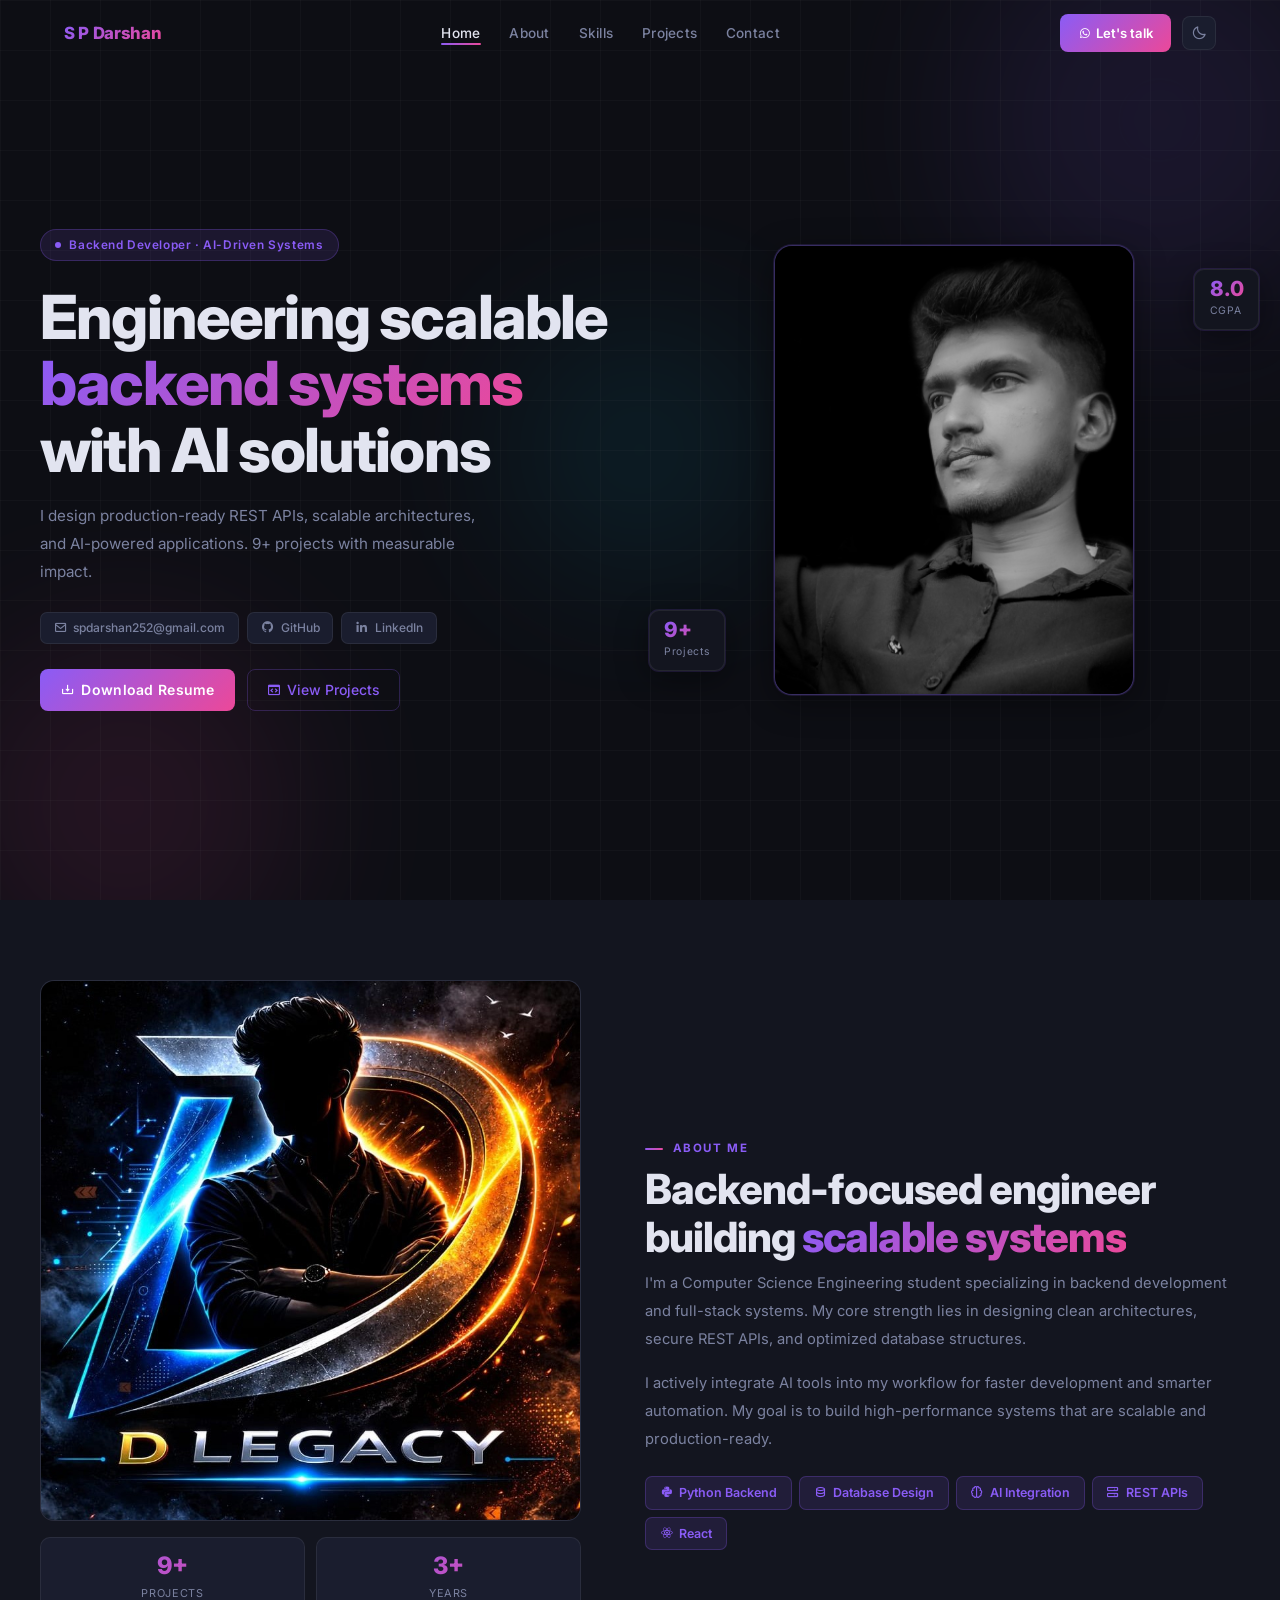
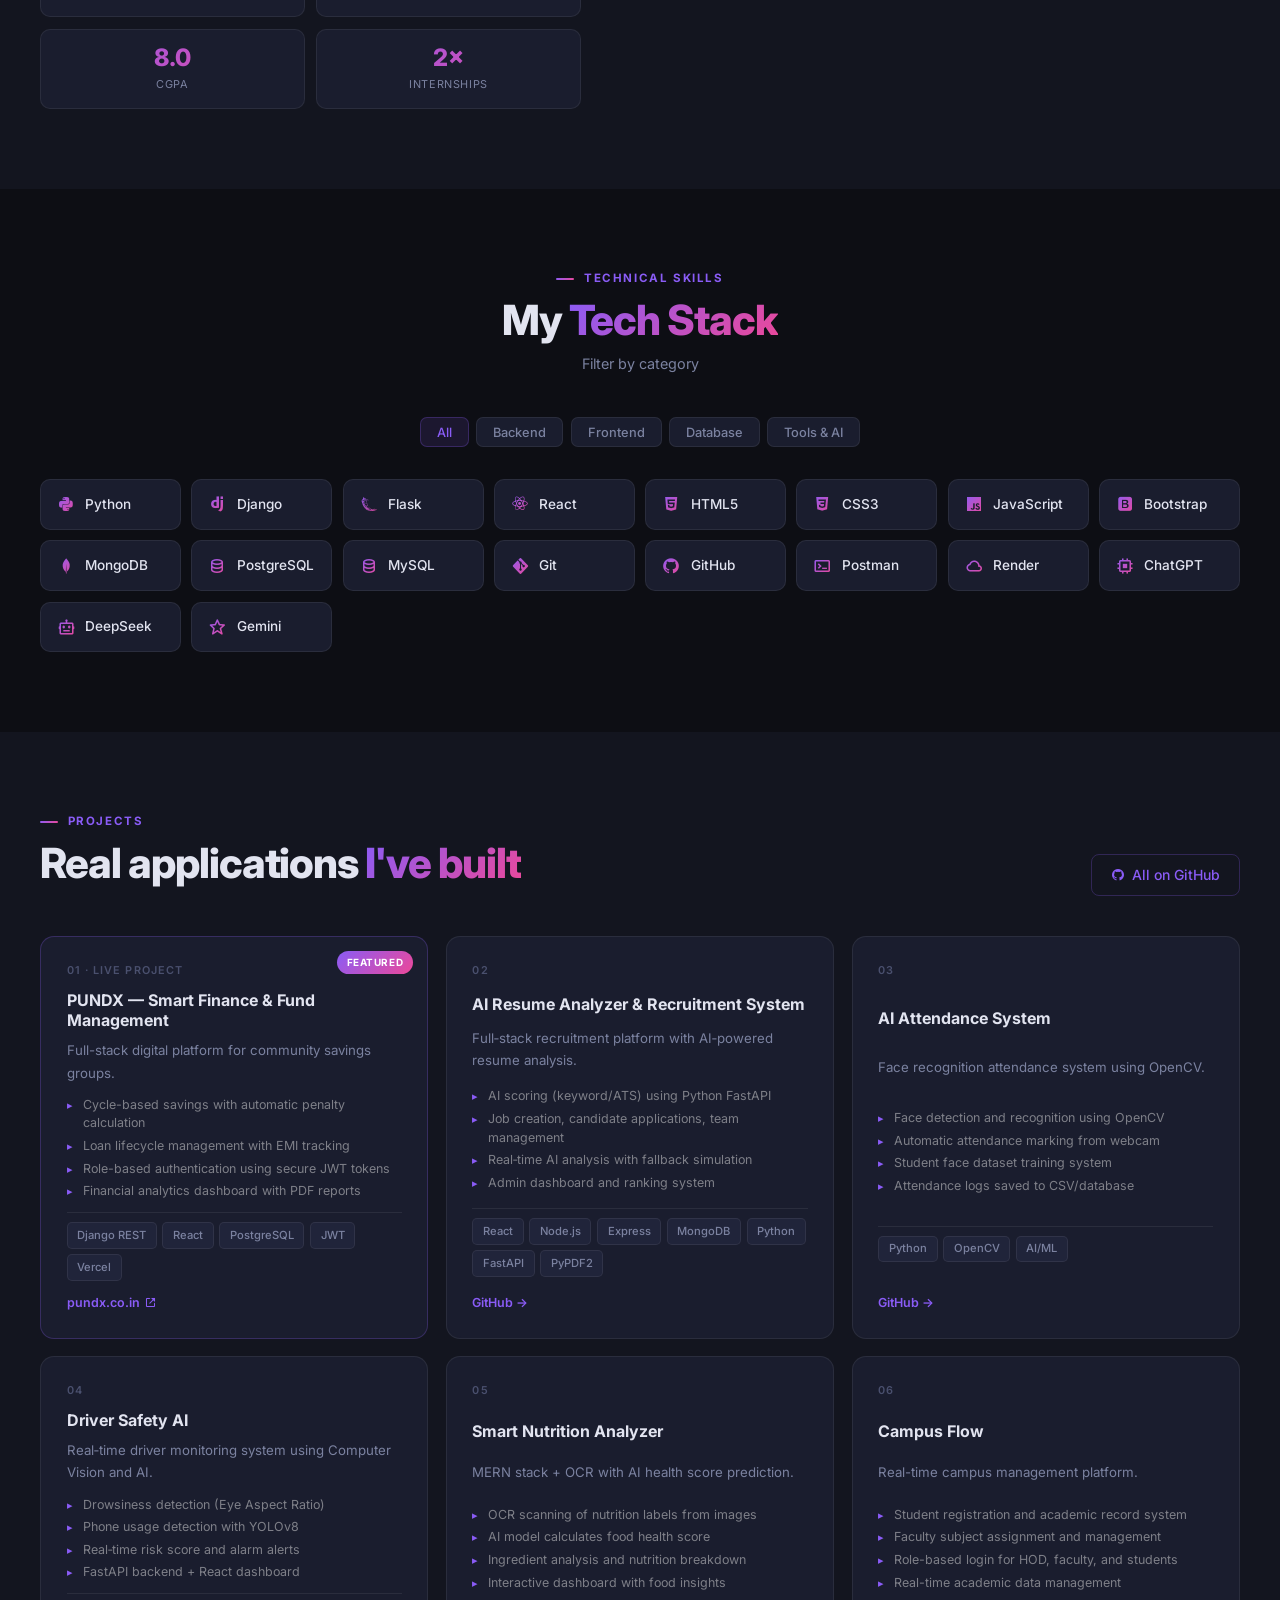
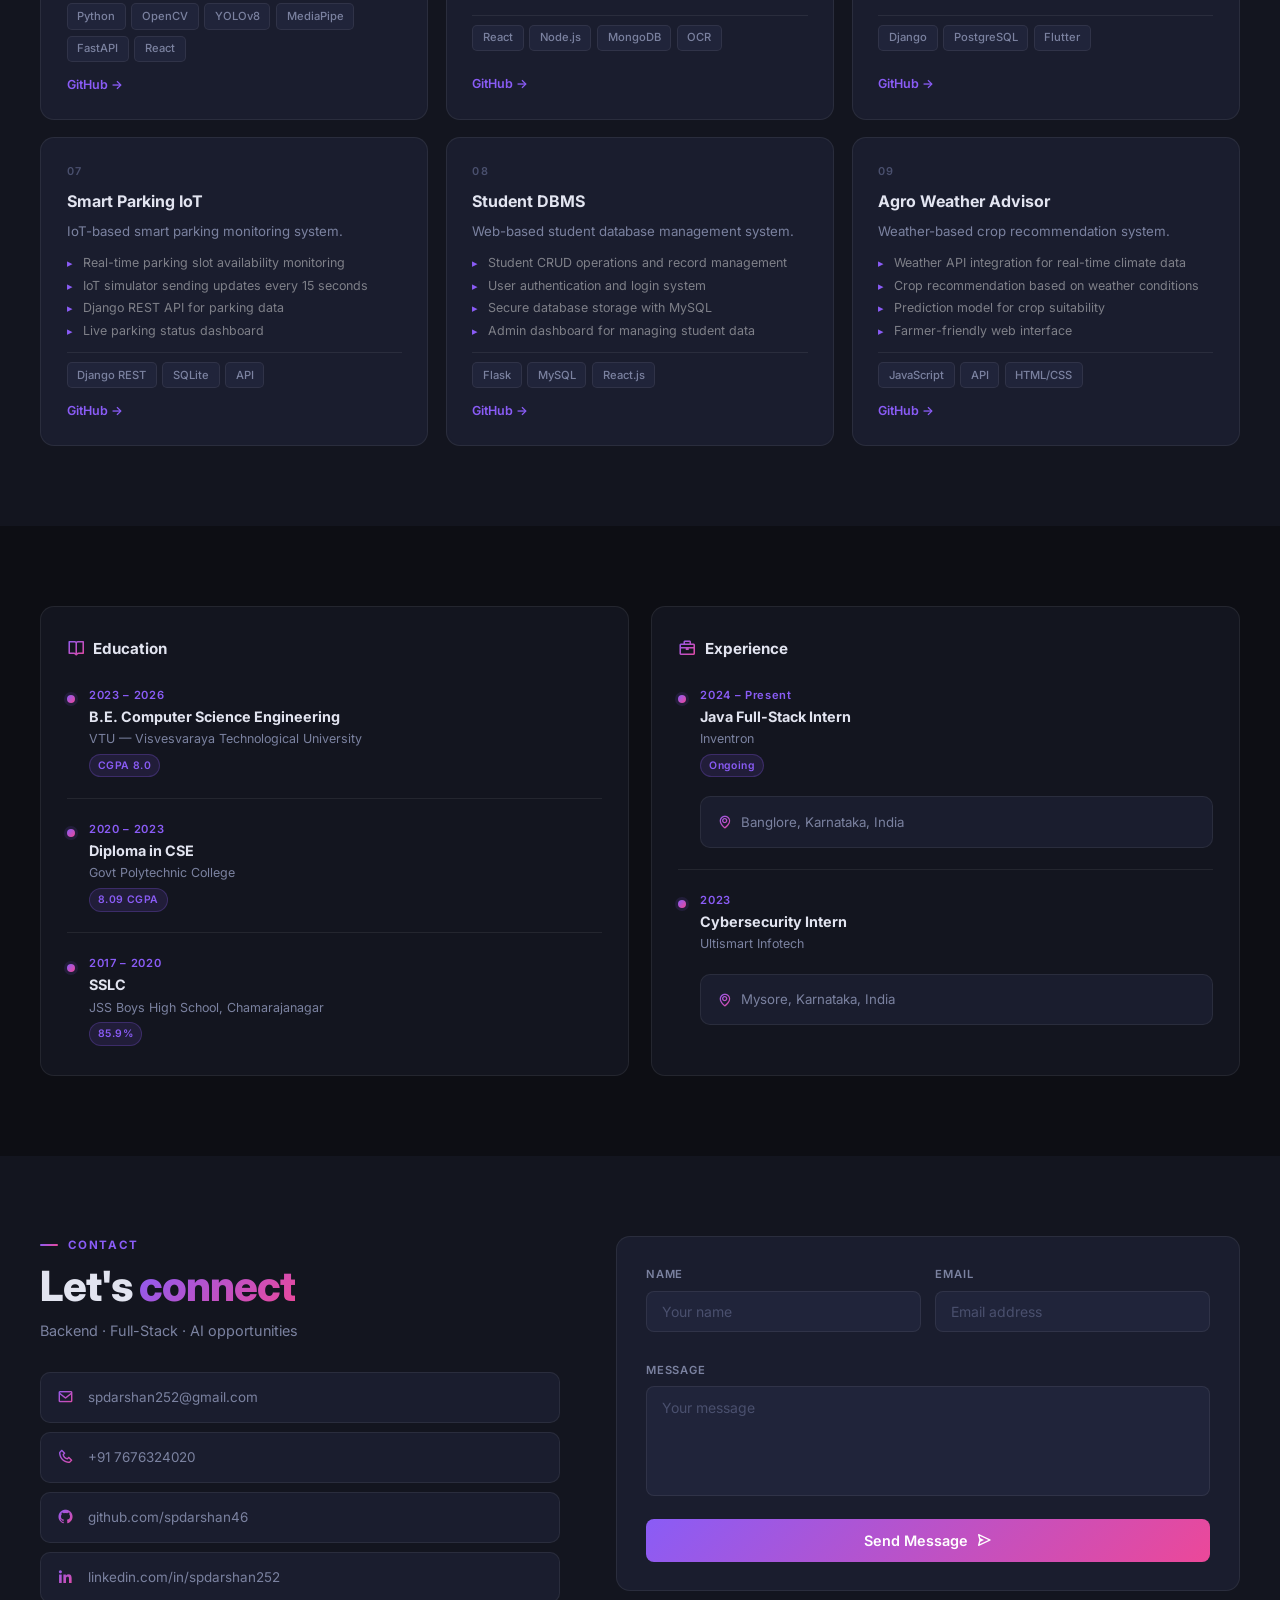
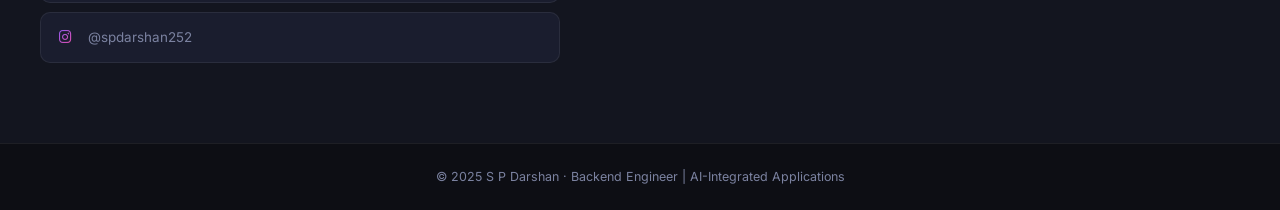
==== index.html @ c166b5f0 "updated" ====
<!DOCTYPE html>
<html lang="en" data-theme="dark">

<head>
  <meta charset="UTF-8">
  <meta name="viewport" content="width=device-width, initial-scale=1.0, maximum-scale=1.0">
  <title>S P Darshan · Backend & AI Engineer</title>
  <meta name="description"
    content="S P Darshan - Backend Engineer specializing in Django, React, and AI-integrated systems. Creator of PUNDX finance platform. Available for Backend, Full-Stack and AI opportunities.">
  <meta name="keywords"
    content="Backend Developer, Django Developer, React Developer, AI Engineer, Python Developer, S P Darshan, PUNDX, Full Stack Developer, Karnataka">
  <meta name="author" content="S P Darshan">
  <meta name="robots" content="index, follow">
  <meta property="og:title" content="S P Darshan · Backend & AI Engineer">
  <meta property="og:description"
    content="Backend Engineer specializing in Django, React, and AI-integrated systems. Creator of PUNDX finance platform.">
  <meta property="og:type" content="website">
  <meta property="og:url" content="https://spdarshan46.github.io/Portfolio/">
  <meta name="twitter:card" content="summary">
  <meta name="twitter:title" content="S P Darshan · Backend & AI Engineer">
  <meta name="twitter:description" content="Backend Engineer specializing in Django, React, and AI-integrated systems.">
  <link rel="canonical" href="https://spdarshan46.github.io/Portfolio/">
  <link href="https://fonts.googleapis.com/css2?family=Inter:wght@300;400;500;600;700;800&display=swap"
    rel="stylesheet">
  <link href="https://unpkg.com/boxicons@2.1.4/css/boxicons.min.css" rel="stylesheet">
  <link rel="stylesheet" href="style.css">
</head>

<body>
  <!-- MOBILE NAV OVERLAY -->
  <nav class="mobile-nav" id="mobileNav">
    <a href="#home" onclick="closeMobileNav()">Home</a>
    <a href="#about" onclick="closeMobileNav()">About</a>
    <a href="#skills" onclick="closeMobileNav()">Skills</a>
    <a href="#projects" onclick="closeMobileNav()">Projects</a>
    <a href="#contact" onclick="closeMobileNav()">Contact</a>
    <div class="mobile-nav-social">
      <a href="https://github.com/spdarshan46" target="_blank"><i class='bx bxl-github'></i></a>
      <a href="https://linkedin.com/in/spdarshan252" target="_blank"><i class='bx bxl-linkedin'></i></a>
      <a href="mailto:spdarshan252@gmail.com"><i class='bx bx-envelope'></i></a>
    </div>
  </nav>

  <!-- HEADER -->
  <header id="header">
    <div class="header-content">
      <a href="#home" class="logo-text gradient-text">S P Darshan</a>
      <ul class="navlist" id="navlist">
        <li><a href="#home" class="active">Home</a></li>
        <li><a href="#about">About</a></li>
        <li><a href="#skills">Skills</a></li>
        <li><a href="#projects">Projects</a></li>
        <li><a href="#contact">Contact</a></li>
      </ul>
      <div class="right-header">
        <a href="https://wa.me/+917676324020" target="_blank" class="header-lets-talk">
          <i class='bx bxl-whatsapp'></i> Let's talk
        </a>
        <div class="theme-toggle" id="themeToggle" onclick="toggleTheme()" title="Toggle theme">
          <i class='bx bx-moon' id="themeIcon"></i>
        </div>
        <div class="menu-icon" id="menuIcon" onclick="toggleMobileNav()">
          <div class="bar"></div>
          <div class="bar"></div>
          <div class="bar"></div>
        </div>
      </div>
    </div>
  </header>

  <!-- HERO -->
  <section id="home">
    <div class="hero-bg">
      <div class="hero-blob blob1"></div>
      <div class="hero-blob blob2"></div>
      <div class="hero-blob blob3"></div>
      <div class="hero-grid-bg"></div>
    </div>
    <div class="hero-inner">
      <div class="hero-content">
        <div class="hero-badge">Backend Developer · AI-Driven Systems</div>
        <h1>Engineering scalable<br><span class="gradient-text">backend systems</span><br>with AI solutions</h1>
        <p class="hero-desc">I design production-ready REST APIs, scalable architectures, and AI-powered applications.
          9+ projects with measurable impact.</p>
        <div class="quick-info">
          <a href="mailto:spdarshan252@gmail.com" class="info-chip">
            <i class='bx bx-envelope'></i> spdarshan252@gmail.com
          </a>
          <a href="https://github.com/spdarshan46" target="_blank" class="info-chip">
            <i class='bx bxl-github'></i> GitHub
          </a>
          <a href="https://linkedin.com/in/spdarshan252" target="_blank" class="info-chip">
            <i class='bx bxl-linkedin'></i> LinkedIn
          </a>
        </div>
        <div class="hero-actions">
          <a href="img/Darshan.pdf" class="btn" download>
            <i class='bx bx-download'></i> Download Resume
          </a>
          <a href="#projects" class="btn-outline">
            <i class='bx bx-code-block'></i> View Projects
          </a>
        </div>
      </div>
      <div class="hero-image-wrap">
        <div class="hero-img-card">
          <img src="img/hero.jpg" alt="S P Darshan"
            onerror="this.style.display='none';this.nextElementSibling.style.display='flex'">
          <div class="hero-img-placeholder" style="display:none">
            <div class="avatar-big">SPD</div>
            <span style="color:var(--muted);font-size:.85rem;font-weight:600">S P Darshan</span>
            <span style="color:var(--muted2);font-size:.75rem">Backend Engineer</span>
          </div>
        </div>
        <div class="floating-badge fb1">
          <div class="fb-num">9+</div>
          <div class="fb-label">Projects</div>
        </div>
        <div class="floating-badge fb2">
          <div class="fb-num">8.0</div>
          <div class="fb-label">CGPA</div>
        </div>
      </div>
    </div>
  </section>

  <!-- ABOUT -->
  <section id="about">
    <div class="about-grid">
      <div class="about-img-wrap reveal">
        <div class="about-img">
          <img src="img/logo.jpeg" alt="About S P Darshan" this.nextElementSibling.style.display='flex'">
        <div class=" about-img-placeholder" style="display:none">🖥️
        </div>
      </div>
      <div class="about-stats">
        <div class="stat-card">
          <div class="stat-number">9+</div>
          <div class="stat-label">Projects</div>
        </div>
        <div class="stat-card">
          <div class="stat-number">3+</div>
          <div class="stat-label">Years</div>
        </div>
        <div class="stat-card">
          <div class="stat-number">8.0</div>
          <div class="stat-label">CGPA</div>
        </div>
        <div class="stat-card">
          <div class="stat-number">2×</div>
          <div class="stat-label">Internships</div>
        </div>
      </div>
    </div>
    <div class="about-content reveal reveal-d1">
      <div class="section-label">About Me</div>
      <h2 class="section-title">Backend-focused engineer building <span class="gradient-text">scalable systems</span>
      </h2>
      <p>I'm a Computer Science Engineering student specializing in backend development and full-stack systems. My core
        strength lies in designing clean architectures, secure REST APIs, and optimized database structures.</p>
      <p>I actively integrate AI tools into my workflow for faster development and smarter automation. My goal is to
        build high-performance systems that are scalable and production-ready.</p>
      <div class="about-highlights">
        <span class="highlight-pill"><i class='bx bxl-python'></i> Python Backend</span>
        <span class="highlight-pill"><i class='bx bx-data'></i> Database Design</span>
        <span class="highlight-pill"><i class='bx bx-brain'></i> AI Integration</span>
        <span class="highlight-pill"><i class='bx bx-server'></i> REST APIs</span>
        <span class="highlight-pill"><i class='bx bxl-react'></i> React</span>
      </div>
    </div>
    </div>
  </section>

  <!-- SKILLS -->
  <section id="skills">
    <div class="skills-header reveal">
      <div class="section-label" style="justify-content:center">Technical Skills</div>
      <h2 class="section-title">My <span class="gradient-text">Tech Stack</span></h2>
      <p class="section-sub">Filter by category</p>
    </div>
    <div class="skill-filters reveal reveal-d1">
      <button class="filter-btn active" onclick="filterSkills('all',this)">All</button>
      <button class="filter-btn" onclick="filterSkills('backend',this)">Backend</button>
      <button class="filter-btn" onclick="filterSkills('frontend',this)">Frontend</button>
      <button class="filter-btn" onclick="filterSkills('database',this)">Database</button>
      <button class="filter-btn" onclick="filterSkills('tools',this)">Tools & AI</button>
    </div>
    <div class="skills-grid reveal reveal-d2" id="skillsGrid">
      <div class="skill-card" data-cat="backend"><i class='bx bxl-python'></i> Python</div>
      <div class="skill-card" data-cat="backend"><i class='bx bxl-django'></i> Django</div>
      <div class="skill-card" data-cat="backend"><i class='bx bxl-flask'></i> Flask</div>
      <div class="skill-card" data-cat="frontend"><i class='bx bxl-react'></i> React</div>
      <div class="skill-card" data-cat="frontend"><i class='bx bxl-html5'></i> HTML5</div>
      <div class="skill-card" data-cat="frontend"><i class='bx bxl-css3'></i> CSS3</div>
      <div class="skill-card" data-cat="frontend"><i class='bx bxl-javascript'></i> JavaScript</div>
      <div class="skill-card" data-cat="frontend"><i class='bx bxl-bootstrap'></i> Bootstrap</div>
      <div class="skill-card" data-cat="database"><i class='bx bxl-mongodb'></i> MongoDB</div>
      <div class="skill-card" data-cat="database"><i class='bx bx-data'></i> PostgreSQL</div>
      <div class="skill-card" data-cat="database"><i class='bx bx-data'></i> MySQL</div>
      <div class="skill-card" data-cat="tools"><i class='bx bxl-git'></i> Git</div>
      <div class="skill-card" data-cat="tools"><i class='bx bxl-github'></i> GitHub</div>
      <div class="skill-card" data-cat="tools"><i class='bx bx-terminal'></i> Postman</div>
      <div class="skill-card" data-cat="tools"><i class='bx bx-cloud'></i> Render</div>
      <div class="skill-card" data-cat="tools"><i class='bx bx-chip'></i> ChatGPT</div>
      <div class="skill-card" data-cat="tools"><i class='bx bx-bot'></i> DeepSeek</div>
      <div class="skill-card" data-cat="tools"><i class='bx bx-star'></i> Gemini</div>
    </div>
  </section>

  <!-- PROJECTS -->
  <section id="projects">
    <div class="projects-wrap">

      <div class="projects-header-row reveal">
        <div>
          <div class="section-label">Projects</div>
          <h2 class="section-title">
            Real applications <span class="gradient-text">I've built</span>
          </h2>
        </div>

        <a href="https://github.com/spdarshan46" target="_blank" class="btn-outline">
          <i class='bx bxl-github'></i> All on GitHub
        </a>
      </div>

      <div class="project-grid reveal">

        <!-- PROJECT 01 : PUNDX (FEATURED) -->
        <a href="https://www.pundx.co.in/" target="_blank" class="project-card featured">
          <div class="featured-badge">FEATURED</div>
          <div class="project-num">01 · LIVE PROJECT</div>

          <h3>PUNDX — Smart Finance & Fund Management</h3>

          <p class="project-desc">
            Full-stack digital platform for community savings groups.
          </p>

          <ul class="project-feats">
            <li>Cycle-based savings with automatic penalty calculation</li>
            <li>Loan lifecycle management with EMI tracking</li>
            <li>Role-based authentication using secure JWT tokens</li>
            <li>Financial analytics dashboard with PDF reports</li>
          </ul>

          <div class="project-stack">
            <span class="stack-pill">Django REST</span>
            <span class="stack-pill">React</span>
            <span class="stack-pill">PostgreSQL</span>
            <span class="stack-pill">JWT</span>
            <span class="stack-pill">Vercel</span>
          </div>

          <span class="project-link">
            pundx.co.in <i class='bx bx-link-external'></i>
          </span>
        </a>

        <!-- PROJECT 02 : AI RESUME ANALYZER -->
        <a href="https://github.com/SnehaKhanaganvi/Ai-Resyme-Alayser-Recuirtment-System-" target="_blank"
          class="project-card">
          <div class="project-num">02</div>
          <h3>AI Resume Analyzer & Recruitment System</h3>
          <p class="project-desc">
            Full‑stack recruitment platform with AI‑powered resume analysis.
          </p>
          <ul class="project-feats">
            <li>AI scoring (keyword/ATS) using Python FastAPI</li>
            <li>Job creation, candidate applications, team management</li>
            <li>Real‑time AI analysis with fallback simulation</li>
            <li>Admin dashboard and ranking system</li>
          </ul>
          <div class="project-stack">
            <span class="stack-pill">React</span>
            <span class="stack-pill">Node.js</span>
            <span class="stack-pill">Express</span>
            <span class="stack-pill">MongoDB</span>
            <span class="stack-pill">Python</span>
            <span class="stack-pill">FastAPI</span>
            <span class="stack-pill">PyPDF2</span>
          </div>
          <span class="project-link">GitHub →</span>
        </a>

        <!-- PROJECT 03 : AI Attendance System -->
        <a href="https://github.com/spdarshan46/ai-attendace" target="_blank" class="project-card">
          <div class="project-num">03</div>
          <h3>AI Attendance System</h3>
          <p class="project-desc">
            Face recognition attendance system using OpenCV.
          </p>
          <ul class="project-feats">
            <li>Face detection and recognition using OpenCV</li>
            <li>Automatic attendance marking from webcam</li>
            <li>Student face dataset training system</li>
            <li>Attendance logs saved to CSV/database</li>
          </ul>
          <div class="project-stack">
            <span class="stack-pill">Python</span>
            <span class="stack-pill">OpenCV</span>
            <span class="stack-pill">AI/ML</span>
          </div>
          <span class="project-link">GitHub →</span>
        </a>

        <!-- PROJECT 04 : Driver Safety AI (NEW) -->
        <a href="https://github.com/spdarshan46/driver-safety-ai" target="_blank" class="project-card">
          <div class="project-num">04</div>
          <h3>Driver Safety AI</h3>
          <p class="project-desc">
            Real‑time driver monitoring system using Computer Vision and AI.
          </p>
          <ul class="project-feats">
            <li>Drowsiness detection (Eye Aspect Ratio)</li>
            <li>Phone usage detection with YOLOv8</li>
            <li>Real‑time risk score and alarm alerts</li>
            <li>FastAPI backend + React dashboard</li>
          </ul>
          <div class="project-stack">
            <span class="stack-pill">Python</span>
            <span class="stack-pill">OpenCV</span>
            <span class="stack-pill">YOLOv8</span>
            <span class="stack-pill">MediaPipe</span>
            <span class="stack-pill">FastAPI</span>
            <span class="stack-pill">React</span>
          </div>
          <span class="project-link">GitHub →</span>
        </a>

        <!-- PROJECT 05 : Smart Nutrition Analyzer -->
        <a href="https://github.com/spdarshan46/Smart-Nutrition-Label-Analyzer-Health-Score-Predictor" target="_blank"
          class="project-card">
          <div class="project-num">05</div>
          <h3>Smart Nutrition Analyzer</h3>
          <p class="project-desc">
            MERN stack + OCR with AI health score prediction.
          </p>
          <ul class="project-feats">
            <li>OCR scanning of nutrition labels from images</li>
            <li>AI model calculates food health score</li>
            <li>Ingredient analysis and nutrition breakdown</li>
            <li>Interactive dashboard with food insights</li>
          </ul>
          <div class="project-stack">
            <span class="stack-pill">React</span>
            <span class="stack-pill">Node.js</span>
            <span class="stack-pill">MongoDB</span>
            <span class="stack-pill">OCR</span>
          </div>
          <span class="project-link">GitHub →</span>
        </a>

        <!-- PROJECT 06 : Campus Flow -->
        <a href="https://github.com/Mr-APS-22/SDMS_project" target="_blank" class="project-card">
          <div class="project-num">06</div>
          <h3>Campus Flow</h3>
          <p class="project-desc">
            Real-time campus management platform.
          </p>
          <ul class="project-feats">
            <li>Student registration and academic record system</li>
            <li>Faculty subject assignment and management</li>
            <li>Role-based login for HOD, faculty, and students</li>
            <li>Real-time academic data management</li>
          </ul>
          <div class="project-stack">
            <span class="stack-pill">Django</span>
            <span class="stack-pill">PostgreSQL</span>
            <span class="stack-pill">Flutter</span>
          </div>
          <span class="project-link">GitHub →</span>
        </a>

        <!-- PROJECT 07 : Smart Parking IoT -->
        <a href="https://github.com/spdarshan46/smart-parking-iot" target="_blank" class="project-card">
          <div class="project-num">07</div>
          <h3>Smart Parking IoT</h3>
          <p class="project-desc">
            IoT-based smart parking monitoring system.
          </p>
          <ul class="project-feats">
            <li>Real-time parking slot availability monitoring</li>
            <li>IoT simulator sending updates every 15 seconds</li>
            <li>Django REST API for parking data</li>
            <li>Live parking status dashboard</li>
          </ul>
          <div class="project-stack">
            <span class="stack-pill">Django REST</span>
            <span class="stack-pill">SQLite</span>
            <span class="stack-pill">API</span>
          </div>
          <span class="project-link">GitHub →</span>
        </a>

        <!-- PROJECT 08 : Student DBMS -->
        <a href="https://github.com/Mr-APS-22/GECC" target="_blank" class="project-card">
          <div class="project-num">08</div>
          <h3>Student DBMS</h3>
          <p class="project-desc">
            Web-based student database management system.
          </p>
          <ul class="project-feats">
            <li>Student CRUD operations and record management</li>
            <li>User authentication and login system</li>
            <li>Secure database storage with MySQL</li>
            <li>Admin dashboard for managing student data</li>
          </ul>
          <div class="project-stack">
            <span class="stack-pill">Flask</span>
            <span class="stack-pill">MySQL</span>
            <span class="stack-pill">React.js</span>
          </div>
          <span class="project-link">GitHub →</span>
        </a>

        <!-- PROJECT 09 : Agro Weather Advisor -->
        <a href="https://github.com/spdarshan46/Agro-Weather-Advisor" target="_blank" class="project-card">
          <div class="project-num">09</div>
          <h3>Agro Weather Advisor</h3>
          <p class="project-desc">
            Weather-based crop recommendation system.
          </p>
          <ul class="project-feats">
            <li>Weather API integration for real-time climate data</li>
            <li>Crop recommendation based on weather conditions</li>
            <li>Prediction model for crop suitability</li>
            <li>Farmer-friendly web interface</li>
          </ul>
          <div class="project-stack">
            <span class="stack-pill">JavaScript</span>
            <span class="stack-pill">API</span>
            <span class="stack-pill">HTML/CSS</span>
          </div>
          <span class="project-link">GitHub →</span>
        </a>

      </div>
    </div>
  </section>

  <!-- EDUCATION & EXPERIENCE -->
  <div class="edu-exp-section">
    <div class="edu-exp-grid reveal">
      <div class="exp-card">
        <div class="exp-card-title"><i class='bx bx-book-open'></i> Education</div>
        <div class="exp-item">
          <div class="exp-dot"></div>
          <div class="exp-body">
            <div class="exp-date">2023 – 2026</div>
            <div class="exp-title">B.E. Computer Science Engineering</div>
            <div class="exp-place">VTU — Visvesvaraya Technological University</div>
            <span class="exp-badge">CGPA 8.0</span>
          </div>
        </div>
        <div class="exp-item">
          <div class="exp-dot"></div>
          <div class="exp-body">
            <div class="exp-date">2020 – 2023</div>
            <div class="exp-title">Diploma in CSE</div>
            <div class="exp-place">Govt Polytechnic College</div>
            <span class="exp-badge">8.09 CGPA</span>
          </div>
        </div>
        <div class="exp-item">
          <div class="exp-dot"></div>
          <div class="exp-body">
            <div class="exp-date">2017 – 2020</div>
            <div class="exp-title">SSLC</div>
            <div class="exp-place">JSS Boys High School, Chamarajanagar</div>
            <span class="exp-badge">85.9%</span>
          </div>
        </div>
      </div>
      <div class="exp-card">
        <div class="exp-card-title"><i class='bx bx-briefcase'></i> Experience</div>
        <div class="exp-item">
          <div class="exp-dot"></div>
          <div class="exp-body">
            <div class="exp-date">2024 – Present</div>
            <div class="exp-title">Java Full-Stack Intern</div>
            <div class="exp-place">Inventron</div>
            <span class="exp-badge">Ongoing</span>
            <div class="location-mini">
              <i class='bx bx-map'></i>
              Banglore, Karnataka, India
            </div>
          </div>
        </div>
        <div class="exp-item">
          <div class="exp-dot"></div>
          <div class="exp-body">
            <div class="exp-date">2023</div>
            <div class="exp-title">Cybersecurity Intern</div>
            <div class="exp-place">Ultismart Infotech</div>
            <div class="location-mini">
              <i class='bx bx-map'></i>
              Mysore, Karnataka, India
            </div>
          </div>
        </div>

      </div>
    </div>
  </div>

  <!-- CONTACT -->
  <section id="contact">
    <div class="contact-wrap">
      <div class="contact-panel">
        <div class="reveal">
          <div class="section-label">Contact</div>
          <h2 class="section-title">Let's <span class="gradient-text">connect</span></h2>
          <p class="contact-left-p">Backend · Full-Stack · AI opportunities</p>
          <div class="contact-links">
            <a href="mailto:spdarshan252@gmail.com" class="contact-link">
              <i class='bx bx-envelope'></i> spdarshan252@gmail.com
            </a>
            <a href="tel:+917676324020" class="contact-link">
              <i class='bx bx-phone'></i> +91 7676324020
            </a>
            <a href="https://github.com/spdarshan46" target="_blank" class="contact-link">
              <i class='bx bxl-github'></i> github.com/spdarshan46
            </a>
            <a href="https://linkedin.com/in/spdarshan252" target="_blank" class="contact-link">
              <i class='bx bxl-linkedin'></i> linkedin.com/in/spdarshan252
            </a>
            <a href="https://instagram.com/spdarshan252" target="_blank" class="contact-link">
              <i class='bx bxl-instagram'></i> @spdarshan252
            </a>
          </div>
        </div>
        <div class="reveal reveal-d2">
          <form action="https://formspree.io/f/xbldbrdy" method="POST" class="contact-form" id="contactForm"
            onsubmit="handleForm(event)">
            <div class="form-row">
              <div class="form-group">
                <label class="form-label">Name</label>
                <input type="text" name="name" placeholder="Your name" required>
              </div>
              <div class="form-group">
                <label class="form-label">Email</label>
                <input type="email" name="email" placeholder="Email address" required>
              </div>
            </div>
            <div class="form-group">
              <label class="form-label">Message</label>
              <textarea name="message" placeholder="Your message" rows="5" required></textarea>
            </div>
            <button type="submit" class="send-btn" id="sendBtn">
              <span id="btnText">Send Message</span>
              <i class='bx bx-send'></i>
            </button>
          </form>
        </div>
      </div>
    </div>
  </section>

  <!-- FOOTER -->
  <footer>
    <p>© 2025 S P Darshan · Backend Engineer | AI-Integrated Applications</p>
  </footer>

  <script src="script.js"></script>
</body>

</html>
---- style.css ----
/* ══════════════════════════════
   RESET & CSS VARS
══════════════════════════════ */
*,*::before,*::after{margin:0;padding:0;box-sizing:border-box}
:root{
  --bg:#0d0e14;--bg2:#13151f;--bg3:#1a1d2e;--bg4:#20243a;
  --border:rgba(255,255,255,0.07);--border2:rgba(138,92,246,0.25);
  --text:#e2e4f0;--muted:#7b82a0;--muted2:#4a506e;
  --purple:#8a5cf6;--purple2:#6d3fe0;--purple3:rgba(138,92,246,0.12);
  --pink:#ec4899;--cyan:#06b6d4;
  --grad:linear-gradient(135deg,#8a5cf6,#ec4899);
  --shadow:0 0 0 1px rgba(138,92,246,0.15),0 8px 32px rgba(0,0,0,0.4);
}
[data-theme="light"]{
  --bg:#f5f5fa;--bg2:#ffffff;--bg3:#f0f0f8;--bg4:#e8e8f5;
  --border:rgba(0,0,0,0.08);--border2:rgba(138,92,246,0.2);
  --text:#1a1a2e;--muted:#6b7280;--muted2:#9ca3af;
  --purple3:rgba(138,92,246,0.08);
  --shadow:0 0 0 1px rgba(138,92,246,0.12),0 4px 20px rgba(0,0,0,0.08);
  .project-feats li{font-size:.78rem;color:rgba(60, 60, 60, 0.5);padding:.12rem 0 .12rem 1rem;position:relative;line-height:1.5}
}
html{scroll-behavior:smooth}
body{background:var(--bg);color:var(--text);font-family:'Inter',sans-serif;line-height:1.7;overflow-x:hidden;transition:background .3s,color .3s}
::selection{background:rgba(138,92,246,0.3)}
::-webkit-scrollbar{width:4px}
::-webkit-scrollbar-track{background:var(--bg)}
::-webkit-scrollbar-thumb{background:var(--purple2);border-radius:99px}
a{text-decoration:none;color:inherit}
img{max-width:100%;display:block}
.gradient-text{background:var(--grad);-webkit-background-clip:text;-webkit-text-fill-color:transparent;background-clip:text}

/* ══════════════════════════════
   SHARED UTILITIES
══════════════════════════════ */
.section-inner{max-width:1200px;margin:0 auto;padding:0 1.5rem}
.section-label{font-size:.72rem;font-weight:700;letter-spacing:.14em;color:var(--purple);text-transform:uppercase;margin-bottom:.5rem;display:flex;align-items:center;gap:.6rem}
.section-label::before{content:'';width:18px;height:2px;background:var(--grad);border-radius:99px;flex-shrink:0}
.section-title{font-size:clamp(1.7rem,4vw,2.6rem);font-weight:800;letter-spacing:-.025em;line-height:1.15;margin-bottom:.5rem}
.section-sub{color:var(--muted);font-size:.9rem;margin-bottom:2.5rem}
.btn{display:inline-flex;align-items:center;gap:.4rem;background:var(--grad);color:#fff;padding:.55rem 1.3rem;border-radius:8px;font-family:'Inter',sans-serif;font-size:.875rem;font-weight:600;letter-spacing:.02em;transition:opacity .2s,transform .2s;border:none;cursor:pointer;white-space:nowrap}
.btn:hover{opacity:.9;transform:translateY(-1px)}
.btn-outline{background:transparent;border:1px solid var(--border2);color:var(--purple);padding:.5rem 1.2rem;border-radius:8px;font-size:.875rem;font-weight:500;transition:all .2s;display:inline-flex;align-items:center;gap:.4rem;white-space:nowrap}
.btn-outline:hover{background:var(--purple3)}

/* ══════════════════════════════
   HEADER
══════════════════════════════ */
header{position:fixed;top:0;left:0;right:0;z-index:1000;transition:all .3s}
header.scrolled{background:rgba(13,14,20,0.9);backdrop-filter:blur(20px);-webkit-backdrop-filter:blur(20px);border-bottom:1px solid var(--border)}
[data-theme="light"] header.scrolled{background:rgba(245,245,250,0.92)}
.header-content{max-width:1200px;margin:0 auto;padding:.9rem 1.5rem;display:flex;align-items:center;justify-content:space-between;gap:1.5rem}
.logo-text{font-size:1.05rem;font-weight:800;letter-spacing:-.02em;flex-shrink:0}
.navlist{list-style:none;display:flex;gap:1.8rem}
.navlist a{font-size:.85rem;font-weight:500;color:var(--muted);letter-spacing:.02em;position:relative;transition:color .2s;padding:.2rem 0}
.navlist a::after{content:'';position:absolute;bottom:0;left:0;width:0;height:1.5px;background:var(--grad);border-radius:99px;transition:width .3s}
.navlist a:hover,.navlist a.active{color:var(--text)}
.navlist a:hover::after,.navlist a.active::after{width:100%}
.right-header{display:flex;align-items:center;gap:.7rem;flex-shrink:0}
.header-lets-talk{display:inline-flex;align-items:center;gap:.35rem;background:var(--grad);color:#fff;padding:.48rem 1.1rem;border-radius:8px;font-size:.82rem;font-weight:600;transition:opacity .2s}
.header-lets-talk:hover{opacity:.88}
.theme-toggle{width:34px;height:34px;border-radius:8px;border:1px solid var(--border);background:var(--bg3);display:flex;align-items:center;justify-content:center;cursor:pointer;transition:all .2s;font-size:1rem;color:var(--muted);flex-shrink:0}
.theme-toggle:hover{border-color:var(--border2);color:var(--purple)}
.menu-icon{width:34px;height:34px;border:1px solid var(--border);border-radius:8px;background:var(--bg3);display:none;flex-direction:column;align-items:center;justify-content:center;gap:4.5px;cursor:pointer;transition:all .2s;flex-shrink:0}
.menu-icon:hover{border-color:var(--border2)}
.bar{width:16px;height:1.5px;background:var(--muted);transition:all .3s;border-radius:99px}
.menu-icon.open .bar:nth-child(1){transform:rotate(45deg) translate(4px,4px)}
.menu-icon.open .bar:nth-child(2){opacity:0;transform:scaleX(0)}
.menu-icon.open .bar:nth-child(3){transform:rotate(-45deg) translate(4px,-4px)}

/* ══════════════════════════════
   MOBILE NAV
══════════════════════════════ */
.mobile-nav{position:fixed;inset:0;background:var(--bg);z-index:999;display:flex;flex-direction:column;align-items:center;justify-content:center;gap:2rem;transform:translateX(100%);transition:transform .35s cubic-bezier(.4,0,.2,1)}
.mobile-nav.open{transform:none}
.mobile-nav a{font-size:1.7rem;font-weight:800;color:var(--muted);transition:color .2s;letter-spacing:-.03em;padding:.2rem 0}
.mobile-nav a:hover,.mobile-nav a:active{color:var(--text)}
.mobile-nav-social{display:flex;gap:1.2rem;margin-top:1rem}
.mobile-nav-social a{width:42px;height:42px;border:1px solid var(--border);border-radius:8px;display:flex;align-items:center;justify-content:center;font-size:1.2rem;color:var(--muted);transition:all .2s}
.mobile-nav-social a:hover{border-color:var(--border2);color:var(--purple)}

/* ══════════════════════════════
   HERO
══════════════════════════════ */
#home{min-height:100svh;display:flex;align-items:center;padding:5.5rem 1.5rem 3rem;position:relative;overflow:hidden}
.hero-bg{position:absolute;inset:0;pointer-events:none;overflow:hidden}
.hero-blob{position:absolute;border-radius:50%;filter:blur(80px);opacity:.1}
.blob1{width:400px;height:400px;background:var(--purple);top:-80px;right:-80px}
.blob2{width:350px;height:350px;background:var(--pink);bottom:-80px;left:-50px}
.blob3{width:250px;height:250px;background:var(--cyan);top:50%;left:50%;transform:translate(-50%,-50%)}
.hero-grid-bg{position:absolute;inset:0;background-image:linear-gradient(rgba(255,255,255,.025) 1px,transparent 1px),linear-gradient(90deg,rgba(255,255,255,.025) 1px,transparent 1px);background-size:50px 50px}
[data-theme="light"] .hero-grid-bg{background-image:linear-gradient(rgba(0,0,0,.035) 1px,transparent 1px),linear-gradient(90deg,rgba(0,0,0,.035) 1px,transparent 1px)}
.hero-inner{max-width:1200px;margin:0 auto;width:100%;display:grid;grid-template-columns:1fr 1fr;gap:3.5rem;align-items:center;position:relative}
.hero-badge{display:inline-flex;align-items:center;gap:.5rem;background:var(--purple3);border:1px solid var(--border2);color:var(--purple);padding:.32rem .9rem;border-radius:50px;font-size:.74rem;font-weight:600;letter-spacing:.05em;margin-bottom:1.4rem;animation:fadeUp .5s ease both}
.hero-badge::before{content:'';width:6px;height:6px;border-radius:50%;background:var(--purple);flex-shrink:0;animation:pulse 2s infinite}
.hero-content h1{font-size:clamp(2rem,5vw,3.8rem);font-weight:800;line-height:1.1;letter-spacing:-.03em;margin-bottom:1.1rem;animation:fadeUp .5s .07s ease both;opacity:0}
.hero-desc{font-size:.95rem;color:var(--muted);line-height:1.85;max-width:460px;margin-bottom:1.6rem;animation:fadeUp .5s .14s ease both;opacity:0}
.quick-info{display:flex;gap:.5rem;flex-wrap:wrap;margin-bottom:1.6rem;animation:fadeUp .5s .21s ease both;opacity:0}
.info-chip{display:inline-flex;align-items:center;gap:.35rem;background:var(--bg3);border:1px solid var(--border);color:var(--muted);padding:.3rem .8rem;border-radius:7px;font-size:.75rem;font-weight:500;transition:all .2s}
.info-chip:hover{border-color:var(--border2);color:var(--purple);background:var(--purple3)}
.info-chip i{font-size:.85rem}
.hero-actions{display:flex;gap:.7rem;flex-wrap:wrap;animation:fadeUp .5s .28s ease both;opacity:0}
/* Image side */
.hero-image-wrap{position:relative;display:flex;justify-content:center;animation:fadeLeft .6s .2s ease both;opacity:0}
.hero-img-card{width:100%;max-width:360px;border-radius:18px;overflow:hidden;border:1px solid var(--border2);box-shadow:var(--shadow);position:relative;background:var(--bg3)}
.hero-img-card img{width:100%;height:100%;object-fit:cover;object-position:top center;aspect-ratio:4/5}
.hero-img-placeholder{width:100%;aspect-ratio:4/5;display:flex;flex-direction:column;align-items:center;justify-content:center;gap:1rem;color:var(--muted)}
.avatar-big{width:100px;height:100px;border-radius:50%;background:var(--grad);display:flex;align-items:center;justify-content:center;font-size:2rem;font-weight:800;color:#fff}
.floating-badge{position:absolute;background:var(--bg2);border:1px solid var(--border);border-radius:10px;padding:.55rem .9rem;box-shadow:var(--shadow);z-index:2}
.fb1{bottom:1.5rem;left:-1.2rem;animation:float 4s ease-in-out infinite}
.fb2{top:1.5rem;right:-1.2rem;animation:float 4s 2s ease-in-out infinite}
.fb-num{font-size:1.3rem;font-weight:800;background:var(--grad);-webkit-background-clip:text;-webkit-text-fill-color:transparent;background-clip:text;line-height:1}
.fb-label{font-size:.65rem;color:var(--muted);letter-spacing:.06em;margin-top:.15rem}

/* ══════════════════════════════
   ABOUT
══════════════════════════════ */
#about{background:var(--bg2);padding:5rem 1.5rem}
.about-grid{display:grid;grid-template-columns:1fr 1.1fr;gap:4rem;align-items:center;max-width:1200px;margin:0 auto}
.about-img-wrap{position:relative}
.about-img{width:100%;border-radius:14px;overflow:hidden;border:1px solid var(--border);background:var(--bg3)}
.about-img img{width:100%;aspect-ratio:1;object-fit:cover}
.about-img-placeholder{width:100%;aspect-ratio:1;display:flex;align-items:center;justify-content:center;font-size:4rem;min-height:200px}
.about-stats{display:grid;grid-template-columns:1fr 1fr;gap:.7rem;margin-top:1rem}
.stat-card{background:var(--bg3);border:1px solid var(--border);border-radius:10px;padding:.9rem 1rem;text-align:center;transition:border-color .2s}
.stat-card:hover{border-color:var(--border2)}
.stat-number{font-size:1.5rem;font-weight:800;background:var(--grad);-webkit-background-clip:text;-webkit-text-fill-color:transparent;background-clip:text;line-height:1.2}
.stat-label{font-size:.68rem;color:var(--muted);letter-spacing:.06em;text-transform:uppercase;margin-top:.15rem}
.about-content p{color:var(--muted);font-size:.92rem;line-height:1.9;margin-bottom:1rem}
.about-highlights{display:flex;gap:.45rem;flex-wrap:wrap;margin-top:1.4rem}
.highlight-pill{display:inline-flex;align-items:center;gap:.35rem;background:var(--purple3);border:1px solid var(--border2);color:var(--purple);padding:.32rem .85rem;border-radius:7px;font-size:.78rem;font-weight:600;transition:all .2s}
.highlight-pill:hover{background:rgba(138,92,246,.18)}
.highlight-pill i{font-size:.85rem}

/* ══════════════════════════════
   SKILLS
══════════════════════════════ */
#skills{padding:5rem 1.5rem;text-align:center}
.skills-header{max-width:600px;margin:0 auto}
.skill-filters{display:flex;gap:.45rem;flex-wrap:wrap;justify-content:center;margin:2rem 0 2rem}
.filter-btn{background:var(--bg3);border:1px solid var(--border);color:var(--muted);padding:.42rem 1rem;border-radius:7px;font-size:.8rem;font-weight:500;cursor:pointer;transition:all .2s;font-family:'Inter',sans-serif}
.filter-btn:hover,.filter-btn.active{background:var(--purple3);border-color:var(--border2);color:var(--purple)}
.skills-grid{max-width:1200px;margin:0 auto;display:grid;grid-template-columns:repeat(auto-fill,minmax(135px,1fr));gap:.65rem;text-align:left}
.skill-card{background:var(--bg3);border:1px solid var(--border);border-radius:10px;padding:.8rem 1rem;display:flex;align-items:center;gap:.65rem;font-size:.85rem;font-weight:500;color:var(--text);transition:all .25s;cursor:default}
.skill-card:hover{border-color:var(--border2);background:var(--purple3);transform:translateY(-2px)}
.skill-card i{font-size:1.15rem;background:var(--grad);-webkit-background-clip:text;-webkit-text-fill-color:transparent;background-clip:text;flex-shrink:0}
.skill-card.hidden{display:none}

/* ══════════════════════════════
   PROJECTS
══════════════════════════════ */
#projects{background:var(--bg2);padding:5rem 1.5rem}
.projects-wrap{max-width:1200px;margin:0 auto}
.projects-header-row{display:flex;align-items:flex-end;justify-content:space-between;flex-wrap:wrap;gap:1rem;margin-bottom:2.5rem}
.project-grid{display:grid;grid-template-columns:repeat(auto-fill,minmax(300px,1fr));gap:1.1rem}
.project-card{background:var(--bg3);border:1px solid var(--border);border-radius:14px;padding:1.5rem 1.6rem;display:flex;flex-direction:column;gap:.5rem;transition:all .25s;position:relative;overflow:hidden;justify-content:space-between;}
.project-card::before{content:'';position:absolute;inset:0;background:var(--grad);opacity:0;transition:opacity .3s;border-radius:14px}
.project-card::after{content:'';position:absolute;inset:1px;background:var(--bg3);border-radius:13px;transition:background .3s}
.project-card:hover{transform:translateY(-3px);box-shadow:0 8px 32px rgba(138,92,246,.18)}
.project-card:hover::before{opacity:1}
.project-card>*{position:relative;z-index:1}
.project-card.featured{border-color:var(--border2)}
.featured-badge{position:absolute;top:.9rem;right:.9rem;background:var(--grad);color:#fff;font-size:.62rem;font-weight:700;padding:.18rem .6rem;border-radius:50px;letter-spacing:.06em;z-index:2}
.project-num{font-size:.68rem;font-weight:600;color:var(--muted2);letter-spacing:.1em;margin-bottom:.15rem}
.project-card h3{font-size:1rem;font-weight:700;line-height:1.3;transition:color .2s}
.project-card:hover h3{color:var(--purple)}
.project-desc{font-size:.83rem;color:var(--muted);line-height:1.7}
.project-feats{list-style:none;margin:.1rem 0}
.project-feats li{font-size:.78rem;color:rgba(226, 226, 226, 0.5);padding:.12rem 0 .12rem 1rem;position:relative;line-height:1.5}
.project-feats li::before{content:'▸';position:absolute;left:0;color:var(--purple);font-size:.68rem;top:.18rem}
.project-stack{display:flex;gap:.35rem;flex-wrap:wrap;padding-top:.55rem;border-top:1px solid var(--border)}
.stack-pill{background:var(--bg4);border:1px solid var(--border);color:var(--muted);padding:.18rem .6rem;border-radius:5px;font-size:.7rem;font-weight:500}
.project-link{display:inline-flex;align-items:center;gap:.3rem;font-size:.78rem;color:var(--purple);font-weight:600;transition:gap .2s;margin-top:.2rem}
.project-link:hover{gap:.5rem}

/* ══════════════════════════════
   EXPERIENCE / EDUCATION
══════════════════════════════ */
.edu-exp-section{padding:5rem 1.5rem}
.edu-exp-grid{max-width:1200px;margin:0 auto;display:grid;grid-template-columns:1fr 1fr;gap:1.4rem}
.exp-card{background:var(--bg2);border:1px solid var(--border);border-radius:14px;padding:1.8rem 1.6rem}
.exp-card-title{font-size:.95rem;font-weight:700;margin-bottom:1.5rem;display:flex;align-items:center;gap:.55rem}
.exp-card-title i{background:var(--grad);-webkit-background-clip:text;-webkit-text-fill-color:transparent;background-clip:text;font-size:1.15rem}
.exp-item{display:flex;gap:.9rem;padding-bottom:1.3rem;margin-bottom:1.3rem;border-bottom:1px solid var(--border)}
.exp-item:last-child{border-bottom:none;margin-bottom:0;padding-bottom:0}
.exp-dot{width:8px;height:8px;border-radius:50%;background:var(--grad);flex-shrink:0;margin-top:.6rem;box-shadow:0 0 0 3px var(--purple3)}
.exp-body{flex:1;min-width:0}
.exp-date{font-size:.7rem;font-weight:600;color:var(--purple);letter-spacing:.06em;margin-bottom:.2rem}
.exp-title{font-size:.9rem;font-weight:700;line-height:1.3}
.exp-place{font-size:.78rem;color:var(--muted);margin-top:.1rem}
.exp-badge{display:inline-block;background:var(--purple3);border:1px solid var(--border2);color:var(--purple);font-size:.65rem;font-weight:600;padding:.12rem .5rem;border-radius:50px;margin-top:.28rem;letter-spacing:.04em}
.location-mini{margin-top:1.2rem;background:var(--bg3);border:1px solid var(--border);border-radius:10px;padding:.85rem 1rem;display:flex;align-items:center;gap:.5rem;font-size:.83rem;color:var(--muted)}
.location-mini i{background:var(--grad);-webkit-background-clip:text;-webkit-text-fill-color:transparent;background-clip:text;font-size:1rem}

/* ══════════════════════════════
   CONTACT
══════════════════════════════ */
#contact{background:var(--bg2);padding:5rem 1.5rem}
.contact-wrap{max-width:1200px;margin:0 auto}
.contact-panel{display:grid;grid-template-columns:1fr 1.2fr;gap:3.5rem;align-items:start}
.contact-left-p{color:var(--muted);font-size:.9rem;margin-bottom:1.8rem}
.contact-links{display:flex;flex-direction:column;gap:.6rem}
.contact-link{display:flex;align-items:center;gap:.8rem;padding:.8rem 1rem;background:var(--bg3);border:1px solid var(--border);border-radius:10px;color:var(--muted);font-size:.84rem;transition:all .2s}
.contact-link:hover{border-color:var(--border2);background:var(--purple3);color:var(--text)}
.contact-link i{font-size:1.05rem;width:18px;flex-shrink:0;background:var(--grad);-webkit-background-clip:text;-webkit-text-fill-color:transparent;background-clip:text}
.contact-form{background:var(--bg3);border:1px solid var(--border);border-radius:14px;padding:1.8rem}
.form-row{display:grid;grid-template-columns:1fr 1fr;gap:.9rem;margin-bottom:.9rem}
.form-group{margin-bottom:.9rem}
.form-label{display:block;font-size:.7rem;font-weight:600;letter-spacing:.08em;text-transform:uppercase;color:var(--muted);margin-bottom:.4rem}
.form-group input,.form-group textarea{width:100%;background:var(--bg4);border:1px solid var(--border);border-radius:8px;padding:.7rem .95rem;color:var(--text);font-family:'Inter',sans-serif;font-size:.875rem;outline:none;transition:border-color .2s;resize:none;-webkit-appearance:none}
.form-group input:focus,.form-group textarea:focus{border-color:rgba(138,92,246,.4)}
.form-group input::placeholder,.form-group textarea::placeholder{color:var(--muted2)}
.form-group textarea{min-height:110px}
.send-btn{width:100%;background:var(--grad);color:#fff;border:none;padding:.8rem 1.4rem;border-radius:8px;font-family:'Inter',sans-serif;font-weight:600;font-size:.9rem;cursor:pointer;display:flex;align-items:center;justify-content:center;gap:.5rem;transition:opacity .2s,transform .2s}
.send-btn:hover{opacity:.9;transform:translateY(-1px)}
.send-btn i{font-size:1rem}

/* ══════════════════════════════
   FOOTER
══════════════════════════════ */
footer{background:var(--bg);border-top:1px solid var(--border);padding:1.4rem 1.5rem;text-align:center;font-size:.78rem;color:var(--muted)}

/* ══════════════════════════════
   SCROLL REVEAL
══════════════════════════════ */
.reveal{opacity:0;transform:translateY(26px);transition:opacity .65s ease,transform .65s ease}
.reveal.up{opacity:1;transform:none}
.reveal-d1{transition-delay:.1s}
.reveal-d2{transition-delay:.2s}
.reveal-d3{transition-delay:.3s}

/* ══════════════════════════════
   KEYFRAMES
══════════════════════════════ */
@keyframes fadeUp{from{opacity:0;transform:translateY(18px)}to{opacity:1;transform:none}}
@keyframes fadeLeft{from{opacity:0;transform:translateX(18px)}to{opacity:1;transform:none}}
@keyframes float{0%,100%{transform:translateY(0)}50%{transform:translateY(-8px)}}
@keyframes pulse{0%,100%{transform:scale(1);opacity:1}50%{transform:scale(.65);opacity:.4}}

/* ══════════════════════════════
   RESPONSIVE — TABLET 1024px
══════════════════════════════ */
@media(max-width:1024px){
  /* header */
  .navlist{gap:1.3rem}
  .header-lets-talk{display:none}
  /* hero */
  .hero-inner{grid-template-columns:1fr;gap:2.5rem;text-align:center}
  .hero-image-wrap{order:-1}
  .hero-img-card{max-width:260px;margin:0 auto}
  .hero-desc{margin:0 auto 1.6rem}
  .quick-info,.hero-actions{justify-content:center}
  .floating-badge{display:none}
  /* about */
  .about-grid{grid-template-columns:1fr;gap:2.5rem}
  .about-img{max-width:340px;margin:0 auto}
  /* contact */
  .contact-panel{grid-template-columns:1fr;gap:2rem}
  /* exp grid */
  .edu-exp-grid{grid-template-columns:1fr;gap:1.2rem}
}

/* ══════════════════════════════
   RESPONSIVE — MOBILE 768px
══════════════════════════════ */
@media(max-width:768px){
  /* header */
  .navlist{display:none}
  .header-lets-talk{display:none}
  .menu-icon{display:flex}
  .header-content{padding:.8rem 1rem}
  /* hero */
  #home{padding:5rem 1rem 2.5rem}
  .hero-inner{gap:2rem}
  .hero-img-card{max-width:220px}
  .hero-content h1{font-size:clamp(1.7rem,7vw,2.4rem)}
  .hero-desc{font-size:.9rem}
  .hero-badge{font-size:.7rem}
  .quick-info{gap:.4rem}
  .info-chip{font-size:.72rem;padding:.25rem .7rem}
  .hero-actions{gap:.6rem}
  .hero-actions .btn,.hero-actions .btn-outline{font-size:.82rem;padding:.48rem 1.05rem}
  /* about */
  #about{padding:3.5rem 1rem}
  .about-grid{gap:2rem}
  .about-stats{grid-template-columns:repeat(4,1fr);gap:.5rem}
  .stat-number{font-size:1.2rem}
  .stat-label{font-size:.6rem}
  /* skills */
  #skills{padding:3.5rem 1rem}
  .skills-grid{grid-template-columns:repeat(auto-fill,minmax(120px,1fr));gap:.55rem}
  .skill-card{font-size:.8rem;padding:.7rem .85rem}
  /* projects */
  #projects{padding:3.5rem 1rem}
  .project-grid{grid-template-columns:1fr;gap:1rem}
  .project-card{padding:1.3rem 1.4rem}
  .projects-header-row{flex-direction:column;align-items:flex-start;gap:.8rem}
  /* exp */
  .edu-exp-section{padding:3.5rem 1rem}
  .exp-card{padding:1.4rem 1.3rem}
  /* contact */
  #contact{padding:3.5rem 1rem}
  .contact-form{padding:1.4rem}
  .form-row{grid-template-columns:1fr;gap:0}
  /* section titles */
  .section-title{font-size:clamp(1.4rem,5vw,2rem)}
}

/* ══════════════════════════════
   RESPONSIVE — SMALL MOBILE 480px
══════════════════════════════ */
@media(max-width:480px){
  /* header */
  .header-content{padding:.7rem .9rem}
  .logo-text{font-size:.95rem}
  /* hero */
  #home{padding:4.5rem .9rem 2rem}
  .hero-content h1{font-size:1.65rem;letter-spacing:-.025em}
  .hero-img-card{max-width:190px}
  .hero-badge{font-size:.68rem;padding:.28rem .75rem}
  .quick-info{flex-direction:column;align-items:center;gap:.35rem}
  .info-chip{width:fit-content}
  .hero-actions{flex-direction:column;align-items:center;width:100%}
  .hero-actions .btn,.hero-actions .btn-outline{width:100%;justify-content:center;font-size:.88rem;padding:.6rem 1rem}
  /* about stats - 2 cols on small */
  .about-stats{grid-template-columns:1fr 1fr}
  /* skills - 2 col on small */
  .skills-grid{grid-template-columns:repeat(2,1fr)}
  .skill-card{font-size:.78rem;padding:.65rem .75rem;gap:.5rem}
  /* project card */
  .project-card{padding:1.2rem}
  /* contact form */
  .contact-form{padding:1.2rem}
  .send-btn{font-size:.85rem;padding:.75rem}
  /* section padding */
  #about,#skills,#projects,#contact,.edu-exp-section{padding-left:.9rem;padding-right:.9rem}
  /* section label */
  .section-label{font-size:.68rem}
  /* mobile nav font size */
  .mobile-nav a{font-size:1.5rem}
  /* buttons in sections */
  .btn-outline{font-size:.8rem;padding:.45rem 1rem}
}

/* ══════════════════════════════
   RESPONSIVE — EXTRA SMALL 360px
══════════════════════════════ */
@media(max-width:360px){
  .hero-content h1{font-size:1.5rem}
  .hero-img-card{max-width:170px}
  .about-stats{grid-template-columns:1fr 1fr}
  .stat-number{font-size:1.1rem}
  .skills-grid{grid-template-columns:1fr 1fr}
  .skill-card{font-size:.74rem;padding:.6rem .7rem}
}

/* ══════════════════════════════
   TOUCH DEVICES - active states
══════════════════════════════ */
@media(hover:none){
  .skill-card:active{border-color:var(--border2);background:var(--purple3)}
  .project-card:active::before{opacity:1}
  .contact-link:active{border-color:var(--border2);background:var(--purple3)}
  .info-chip:active{border-color:var(--border2);color:var(--purple)}
}
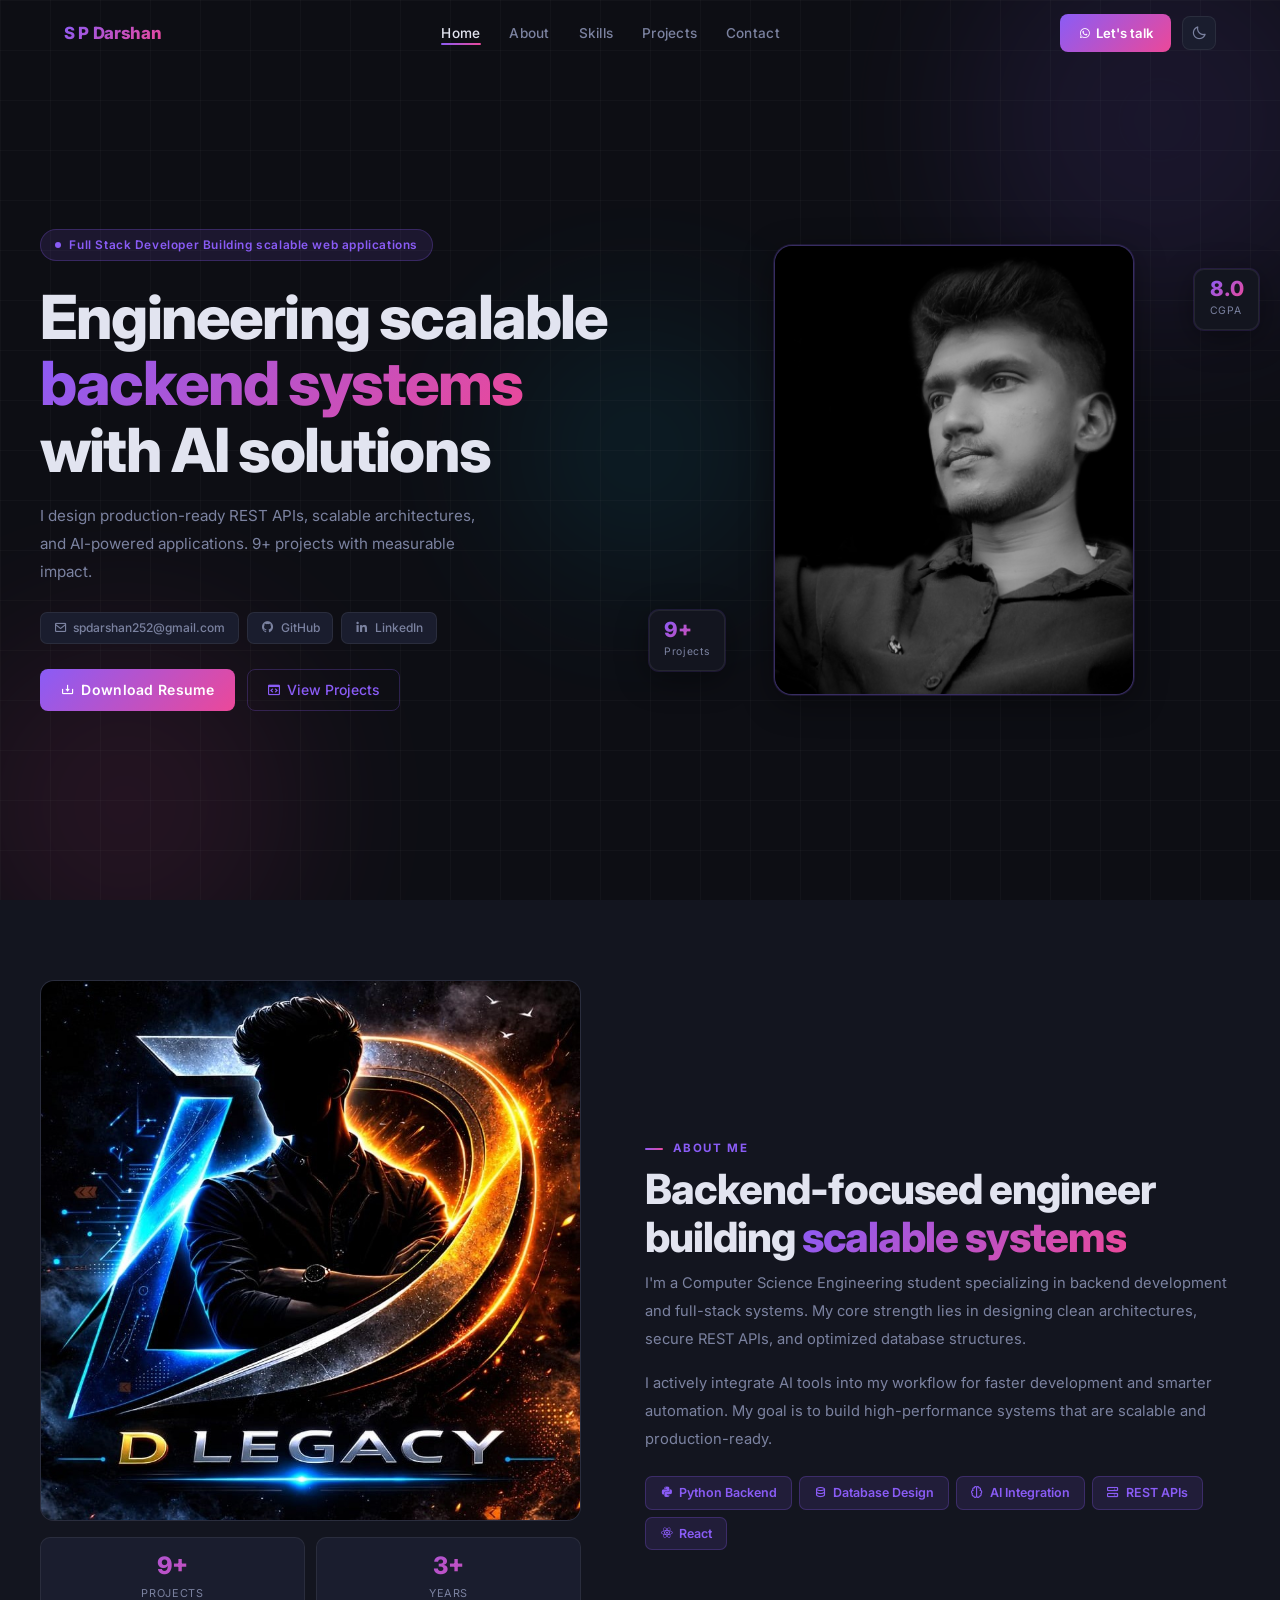
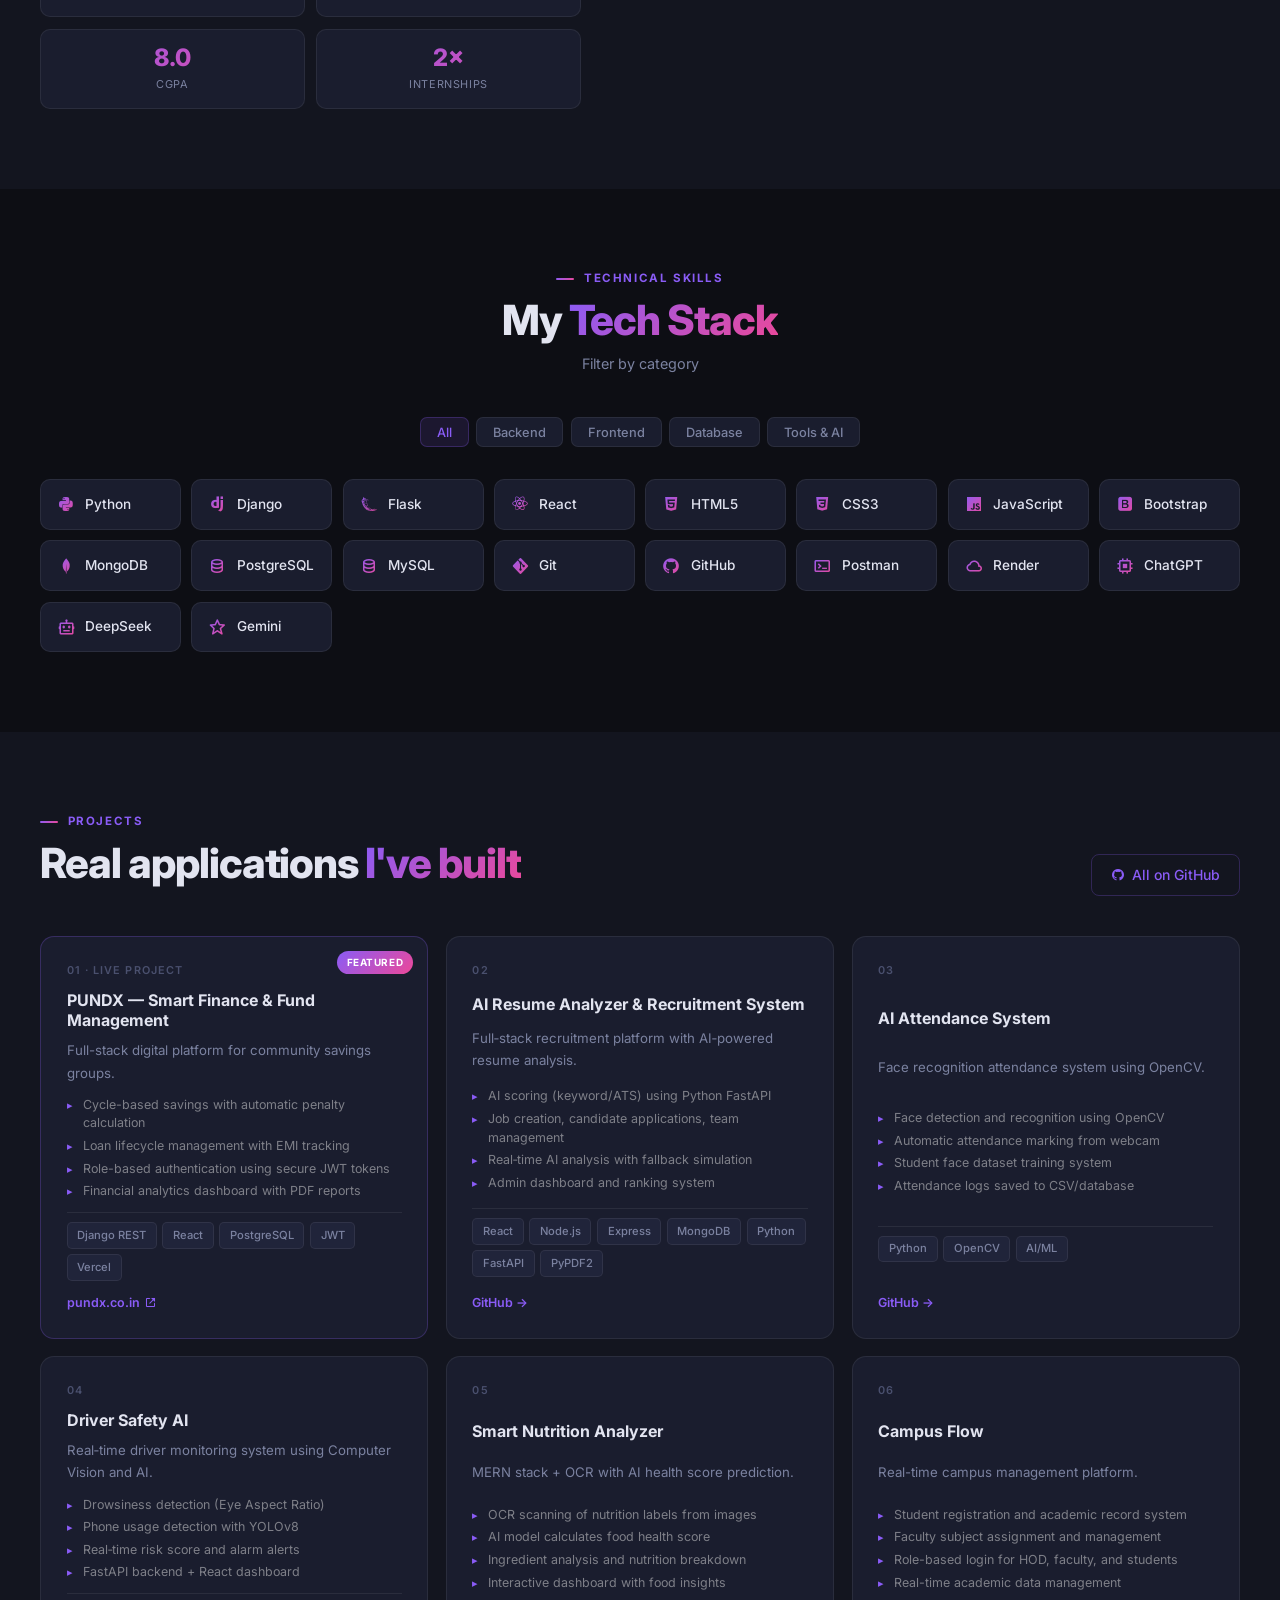
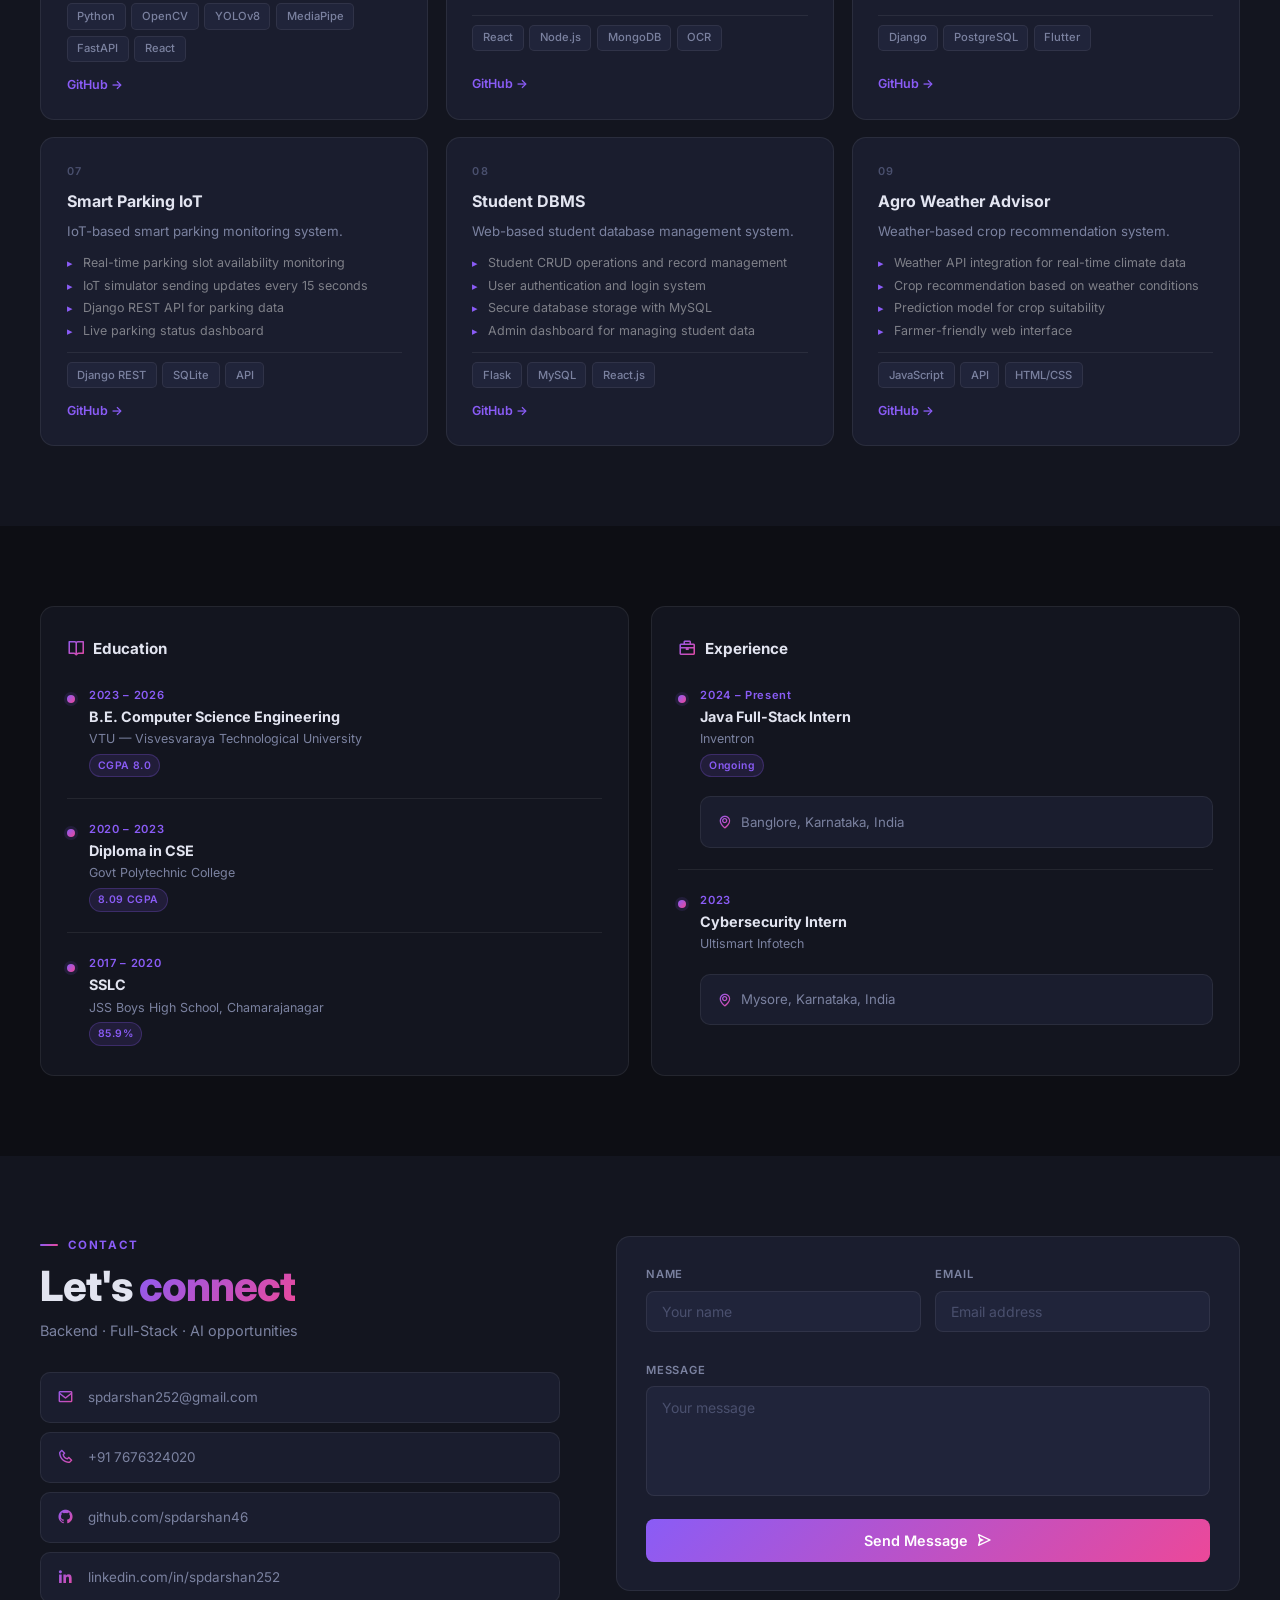
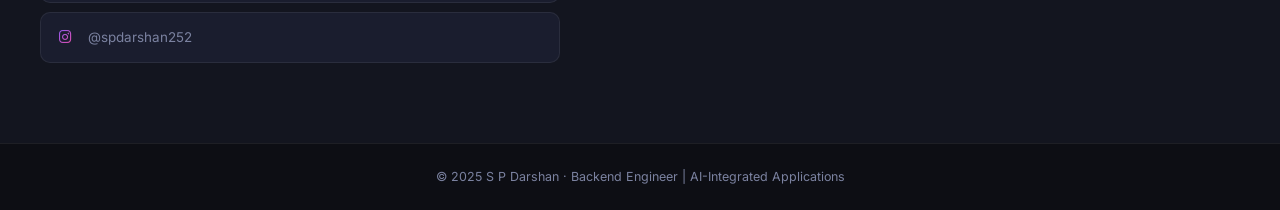
==== commit 7b482182: "Update index.html" ====
--- a/index.html
+++ b/index.html
@@ -78,7 +78,8 @@
     </div>
     <div class="hero-inner">
       <div class="hero-content">
-        <div class="hero-badge">Backend Developer · AI-Driven Systems</div>
+        <div class="hero-badge">Full Stack Developer
+Building scalable web applications</div>
         <h1>Engineering scalable<br><span class="gradient-text">backend systems</span><br>with AI solutions</h1>
         <p class="hero-desc">I design production-ready REST APIs, scalable architectures, and AI-powered applications.
           9+ projects with measurable impact.</p>
@@ -565,4 +566,4 @@
   <script src="script.js"></script>
 </body>
 
-</html>+</html>
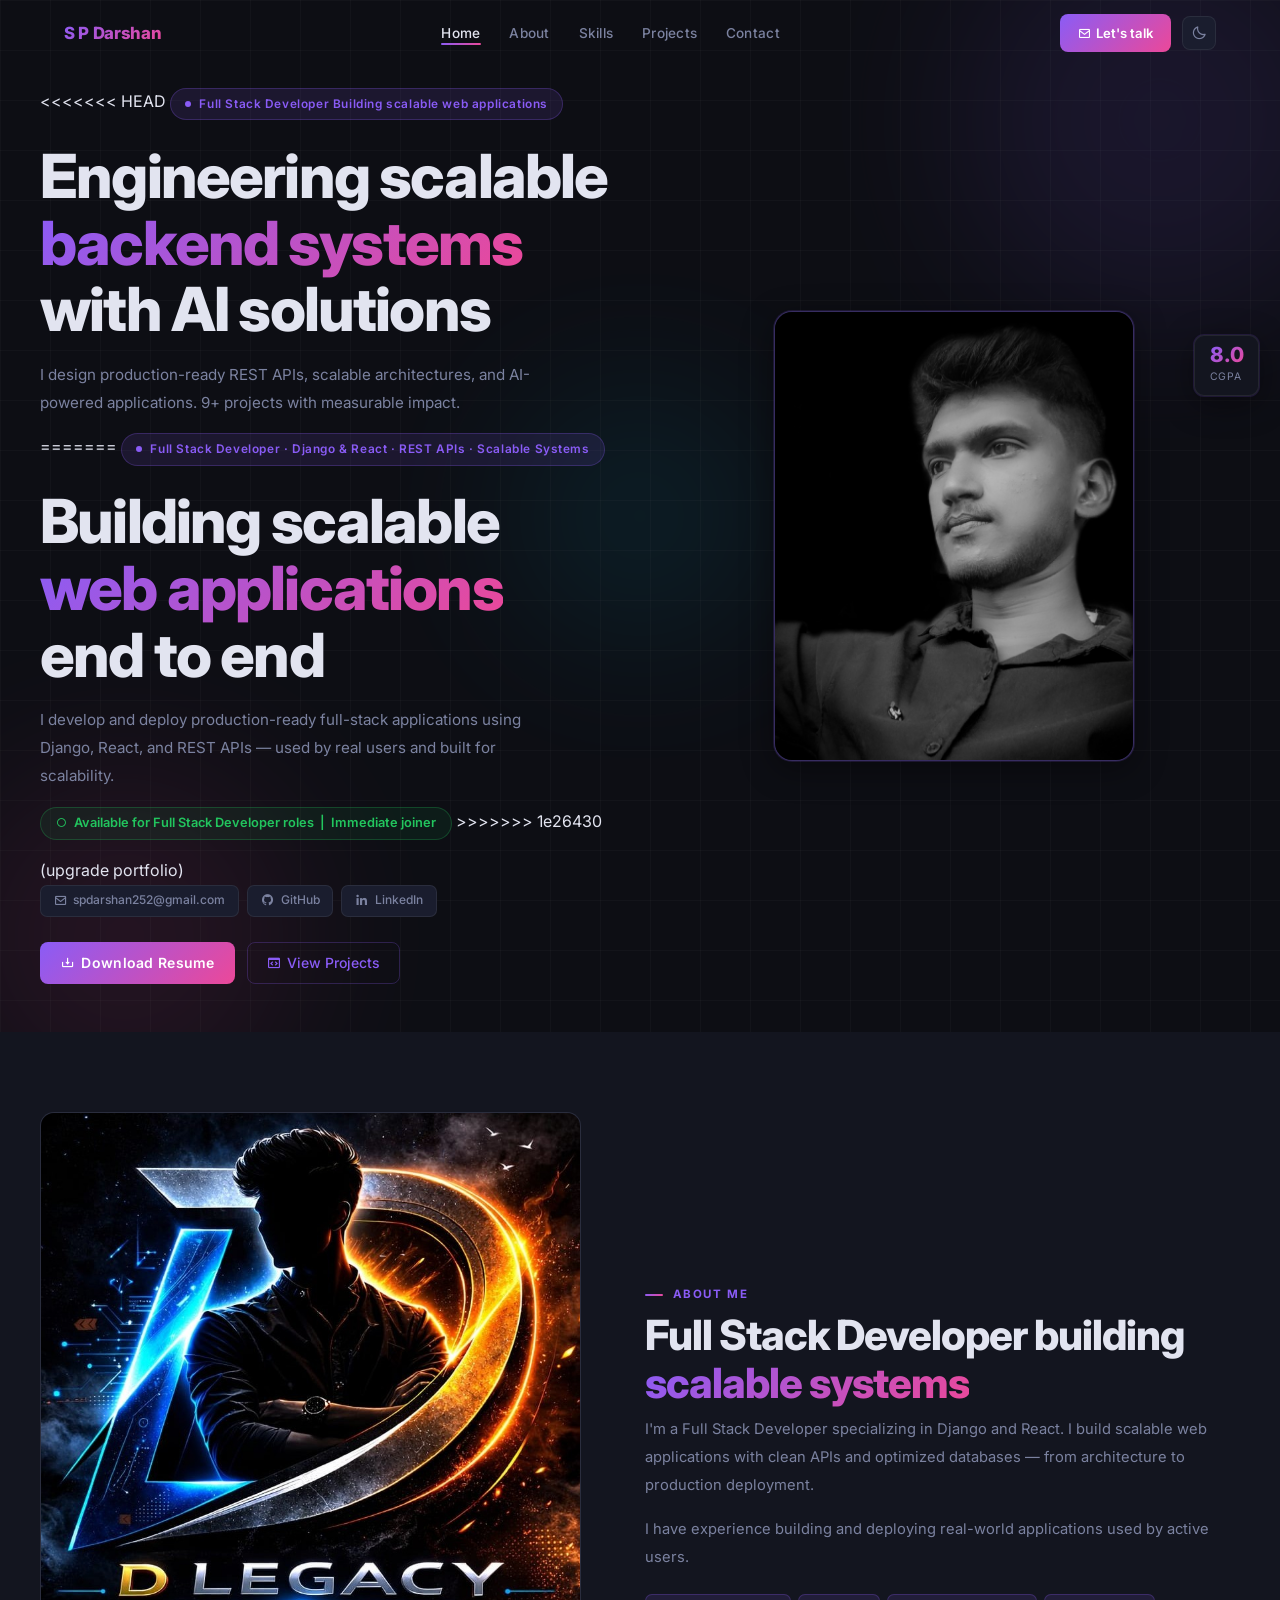
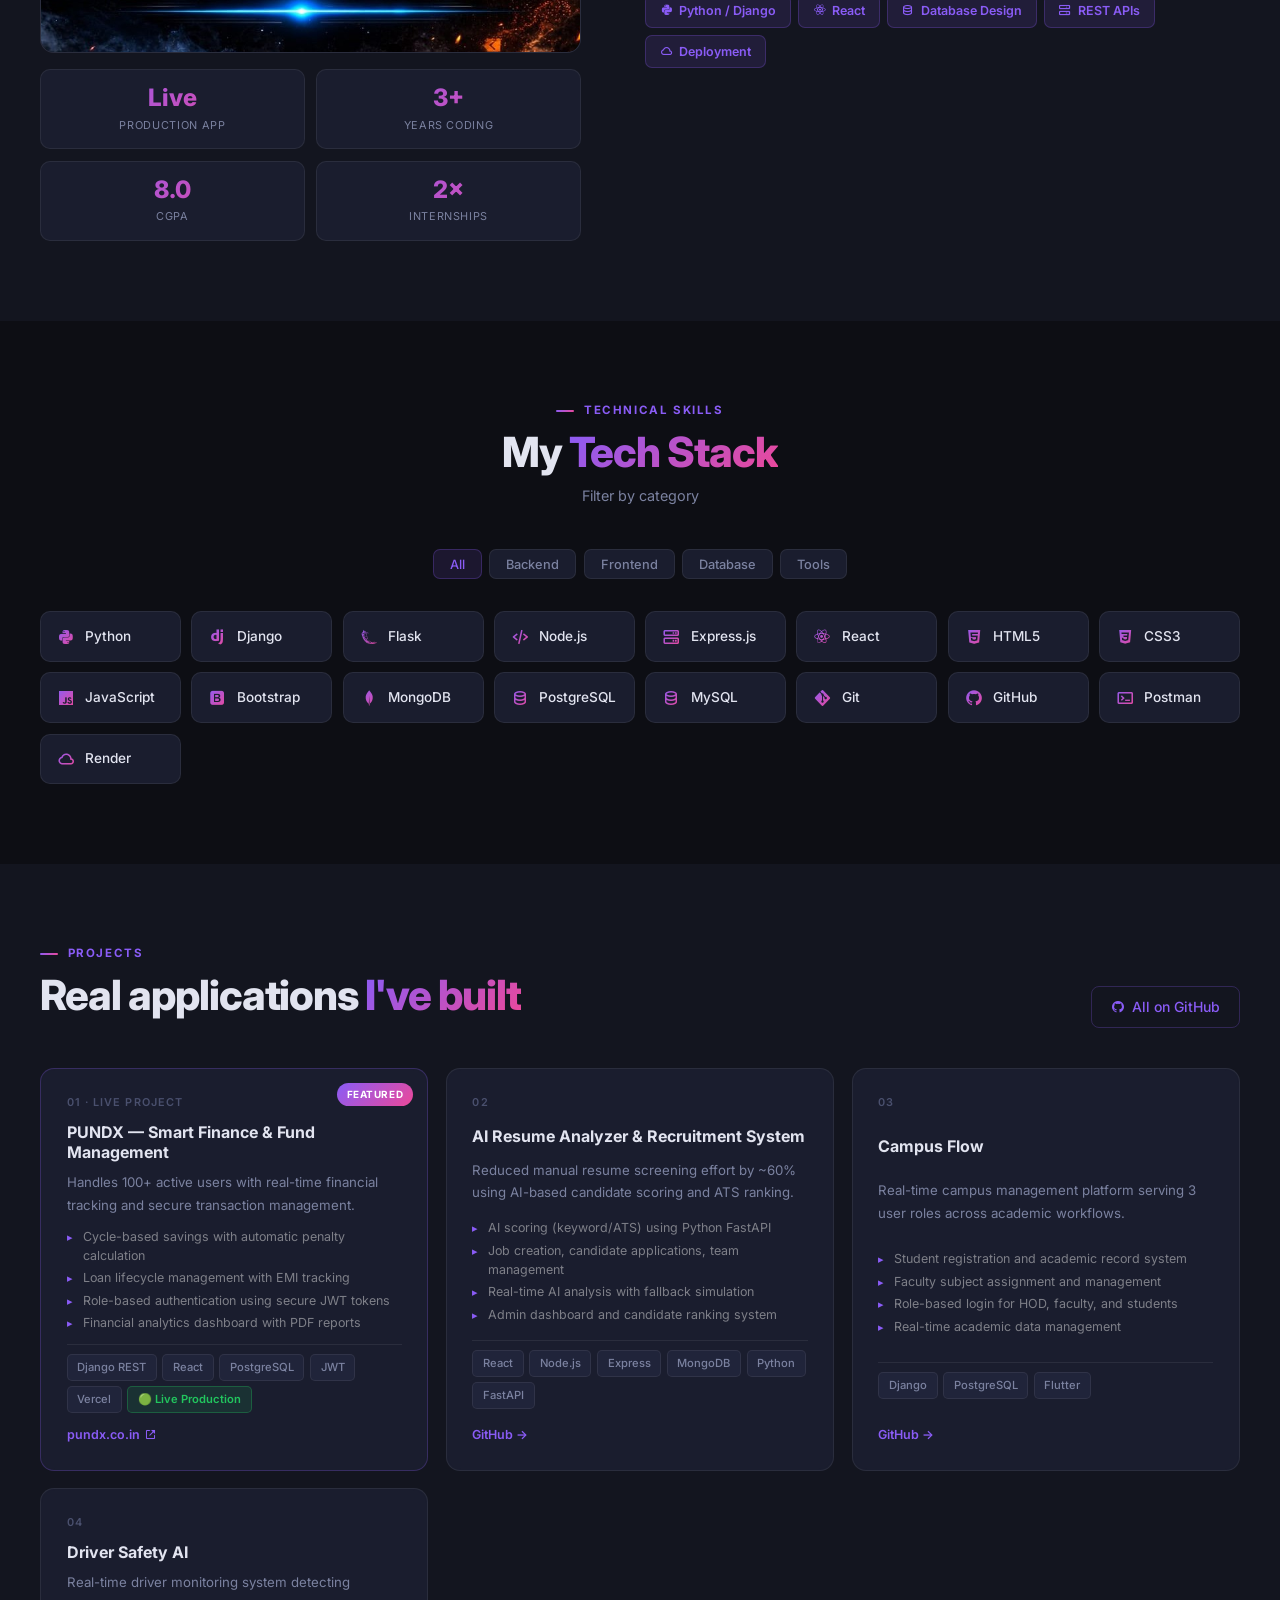
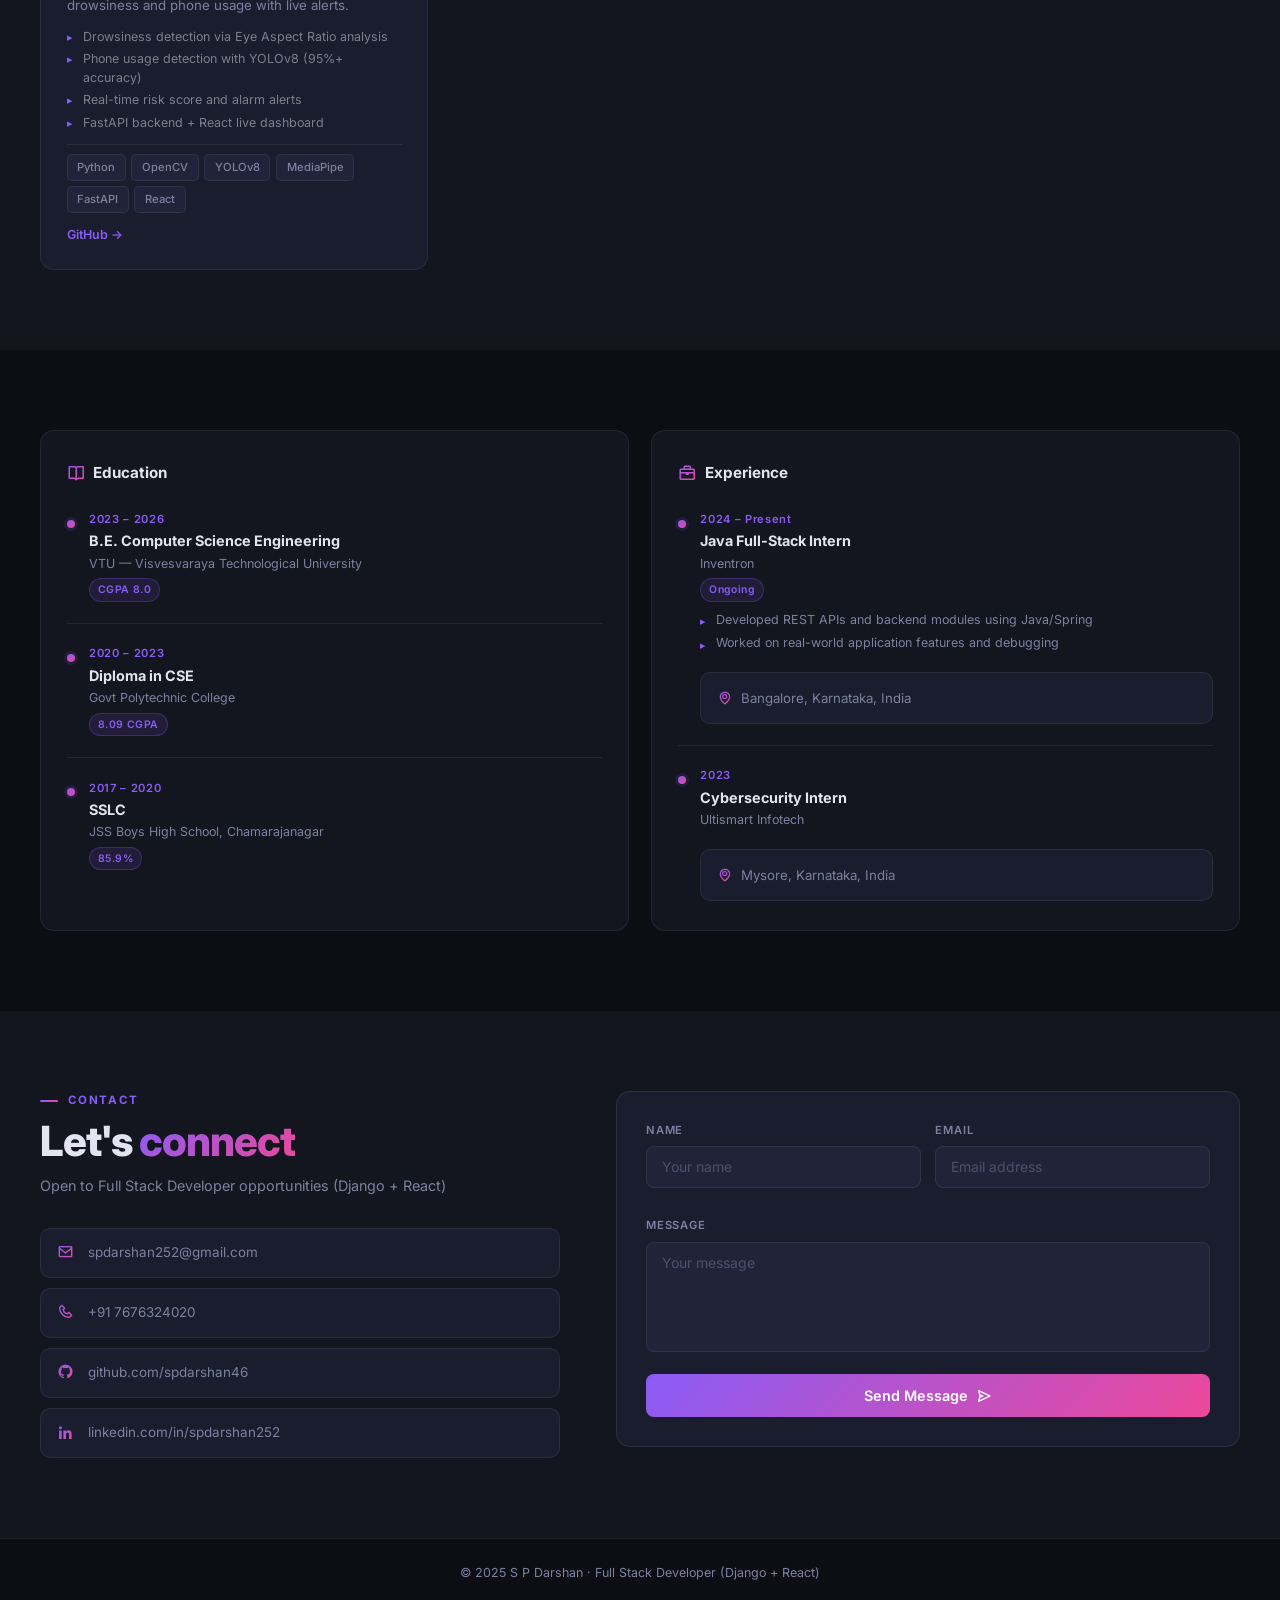
==== commit 244929c0: "upgrade portfolio" ====
--- a/index.html
+++ b/index.html
@@ -4,21 +4,21 @@
 <head>
   <meta charset="UTF-8">
   <meta name="viewport" content="width=device-width, initial-scale=1.0, maximum-scale=1.0">
-  <title>S P Darshan · Backend & AI Engineer</title>
+  <title>S P Darshan · Full Stack Developer</title>
   <meta name="description"
-    content="S P Darshan - Backend Engineer specializing in Django, React, and AI-integrated systems. Creator of PUNDX finance platform. Available for Backend, Full-Stack and AI opportunities.">
+    content="S P Darshan - Full Stack Developer specializing in Django and React. Creator of PUNDX finance platform. Available for Full-Stack and Backend opportunities.">
   <meta name="keywords"
-    content="Backend Developer, Django Developer, React Developer, AI Engineer, Python Developer, S P Darshan, PUNDX, Full Stack Developer, Karnataka">
+    content="Full Stack Developer, Django Developer, React Developer, Python Developer, S P Darshan, PUNDX, Backend Developer, Karnataka, MERN Stack">
   <meta name="author" content="S P Darshan">
   <meta name="robots" content="index, follow">
-  <meta property="og:title" content="S P Darshan · Backend & AI Engineer">
+  <meta property="og:title" content="S P Darshan · Full Stack Developer">
   <meta property="og:description"
-    content="Backend Engineer specializing in Django, React, and AI-integrated systems. Creator of PUNDX finance platform.">
+    content="Full Stack Developer specializing in Django and React. Creator of PUNDX finance platform.">
   <meta property="og:type" content="website">
   <meta property="og:url" content="https://spdarshan46.github.io/Portfolio/">
   <meta name="twitter:card" content="summary">
-  <meta name="twitter:title" content="S P Darshan · Backend & AI Engineer">
-  <meta name="twitter:description" content="Backend Engineer specializing in Django, React, and AI-integrated systems.">
+  <meta name="twitter:title" content="S P Darshan · Full Stack Developer">
+  <meta name="twitter:description" content="Full Stack Developer specializing in Django and React.">
   <link rel="canonical" href="https://spdarshan46.github.io/Portfolio/">
   <link href="https://fonts.googleapis.com/css2?family=Inter:wght@300;400;500;600;700;800&display=swap"
     rel="stylesheet">
@@ -53,8 +53,8 @@
         <li><a href="#contact">Contact</a></li>
       </ul>
       <div class="right-header">
-        <a href="https://wa.me/+917676324020" target="_blank" class="header-lets-talk">
-          <i class='bx bxl-whatsapp'></i> Let's talk
+        <a href="mailto:spdarshan252@gmail.com" class="header-lets-talk">
+          <i class='bx bx-envelope'></i> Let's talk
         </a>
         <div class="theme-toggle" id="themeToggle" onclick="toggleTheme()" title="Toggle theme">
           <i class='bx bx-moon' id="themeIcon"></i>
@@ -78,11 +78,23 @@
     </div>
     <div class="hero-inner">
       <div class="hero-content">
+<<<<<<< HEAD
         <div class="hero-badge">Full Stack Developer
 Building scalable web applications</div>
         <h1>Engineering scalable<br><span class="gradient-text">backend systems</span><br>with AI solutions</h1>
         <p class="hero-desc">I design production-ready REST APIs, scalable architectures, and AI-powered applications.
           9+ projects with measurable impact.</p>
+=======
+        <div class="hero-badge">Full Stack Developer · Django & React · REST APIs · Scalable Systems</div>
+        <h1>Building scalable<br><span class="gradient-text">web applications</span><br>end to end</h1>
+
+        <!-- FIX 1: Final job-ready hero description -->
+        <p class="hero-desc">I develop and deploy production-ready full-stack applications using Django, React, and REST APIs — used by real users and built for scalability.</p>
+
+        <!-- FIX 4: Trust signal / availability -->
+        <p class="hero-avail"><i class='bx bx-circle'></i> Available for Full Stack Developer roles &nbsp;|&nbsp; Immediate joiner</p>
+
+>>>>>>> 1e26430 (upgrade portfolio)
         <div class="quick-info">
           <a href="mailto:spdarshan252@gmail.com" class="info-chip">
             <i class='bx bx-envelope'></i> spdarshan252@gmail.com
@@ -95,7 +107,7 @@
           </a>
         </div>
         <div class="hero-actions">
-          <a href="img/Darshan.pdf" class="btn" download>
+          <a href="img/resume.pdf" class="btn" download>
             <i class='bx bx-download'></i> Download Resume
           </a>
           <a href="#projects" class="btn-outline">
@@ -110,12 +122,8 @@
           <div class="hero-img-placeholder" style="display:none">
             <div class="avatar-big">SPD</div>
             <span style="color:var(--muted);font-size:.85rem;font-weight:600">S P Darshan</span>
-            <span style="color:var(--muted2);font-size:.75rem">Backend Engineer</span>
-          </div>
-        </div>
-        <div class="floating-badge fb1">
-          <div class="fb-num">9+</div>
-          <div class="fb-label">Projects</div>
+            <span style="color:var(--muted2);font-size:.75rem">Full Stack Developer</span>
+          </div>
         </div>
         <div class="floating-badge fb2">
           <div class="fb-num">8.0</div>
@@ -130,45 +138,42 @@
     <div class="about-grid">
       <div class="about-img-wrap reveal">
         <div class="about-img">
-          <img src="img/logo.jpeg" alt="About S P Darshan" this.nextElementSibling.style.display='flex'">
-        <div class=" about-img-placeholder" style="display:none">🖥️
-        </div>
-      </div>
-      <div class="about-stats">
-        <div class="stat-card">
-          <div class="stat-number">9+</div>
-          <div class="stat-label">Projects</div>
-        </div>
-        <div class="stat-card">
-          <div class="stat-number">3+</div>
-          <div class="stat-label">Years</div>
-        </div>
-        <div class="stat-card">
-          <div class="stat-number">8.0</div>
-          <div class="stat-label">CGPA</div>
-        </div>
-        <div class="stat-card">
-          <div class="stat-number">2×</div>
-          <div class="stat-label">Internships</div>
-        </div>
-      </div>
-    </div>
-    <div class="about-content reveal reveal-d1">
-      <div class="section-label">About Me</div>
-      <h2 class="section-title">Backend-focused engineer building <span class="gradient-text">scalable systems</span>
-      </h2>
-      <p>I'm a Computer Science Engineering student specializing in backend development and full-stack systems. My core
-        strength lies in designing clean architectures, secure REST APIs, and optimized database structures.</p>
-      <p>I actively integrate AI tools into my workflow for faster development and smarter automation. My goal is to
-        build high-performance systems that are scalable and production-ready.</p>
-      <div class="about-highlights">
-        <span class="highlight-pill"><i class='bx bxl-python'></i> Python Backend</span>
-        <span class="highlight-pill"><i class='bx bx-data'></i> Database Design</span>
-        <span class="highlight-pill"><i class='bx bx-brain'></i> AI Integration</span>
-        <span class="highlight-pill"><i class='bx bx-server'></i> REST APIs</span>
-        <span class="highlight-pill"><i class='bx bxl-react'></i> React</span>
-      </div>
-    </div>
+          <img src="img/logo.jpeg" alt="About S P Darshan" onerror="this.nextElementSibling.style.display='flex'">
+          <div class="about-img-placeholder" style="display:none">🖥️</div>
+        </div>
+        <!-- FIX 5: Removed "4+ Projects" stat, replaced with "Live Apps" -->
+        <div class="about-stats">
+          <div class="stat-card">
+            <div class="stat-number">Live</div>
+            <div class="stat-label">Production App</div>
+          </div>
+          <div class="stat-card">
+            <div class="stat-number">3+</div>
+            <div class="stat-label">Years Coding</div>
+          </div>
+          <div class="stat-card">
+            <div class="stat-number">8.0</div>
+            <div class="stat-label">CGPA</div>
+          </div>
+          <div class="stat-card">
+            <div class="stat-number">2×</div>
+            <div class="stat-label">Internships</div>
+          </div>
+        </div>
+      </div>
+      <div class="about-content reveal reveal-d1">
+        <div class="section-label">About Me</div>
+        <h2 class="section-title">Full Stack Developer building <span class="gradient-text">scalable systems</span></h2>
+        <p>I'm a Full Stack Developer specializing in Django and React. I build scalable web applications with clean APIs and optimized databases — from architecture to production deployment.</p>
+        <p>I have experience building and deploying real-world applications used by active users.</p>
+        <div class="about-highlights">
+          <span class="highlight-pill"><i class='bx bxl-python'></i> Python / Django</span>
+          <span class="highlight-pill"><i class='bx bxl-react'></i> React</span>
+          <span class="highlight-pill"><i class='bx bx-data'></i> Database Design</span>
+          <span class="highlight-pill"><i class='bx bx-server'></i> REST APIs</span>
+          <span class="highlight-pill"><i class='bx bx-cloud'></i> Deployment</span>
+        </div>
+      </div>
     </div>
   </section>
 
@@ -184,12 +189,15 @@
       <button class="filter-btn" onclick="filterSkills('backend',this)">Backend</button>
       <button class="filter-btn" onclick="filterSkills('frontend',this)">Frontend</button>
       <button class="filter-btn" onclick="filterSkills('database',this)">Database</button>
-      <button class="filter-btn" onclick="filterSkills('tools',this)">Tools & AI</button>
+      <button class="filter-btn" onclick="filterSkills('tools',this)">Tools</button>
     </div>
     <div class="skills-grid reveal reveal-d2" id="skillsGrid">
       <div class="skill-card" data-cat="backend"><i class='bx bxl-python'></i> Python</div>
       <div class="skill-card" data-cat="backend"><i class='bx bxl-django'></i> Django</div>
       <div class="skill-card" data-cat="backend"><i class='bx bxl-flask'></i> Flask</div>
+      <div class="skill-card" data-cat="backend"><i class='bx bx-code-alt'></i> Node.js</div>
+      <div class="skill-card" data-cat="backend"><i class='bx bx-server'></i> Express.js</div>
+      <!-- MERN added as a stack badge under frontend -->
       <div class="skill-card" data-cat="frontend"><i class='bx bxl-react'></i> React</div>
       <div class="skill-card" data-cat="frontend"><i class='bx bxl-html5'></i> HTML5</div>
       <div class="skill-card" data-cat="frontend"><i class='bx bxl-css3'></i> CSS3</div>
@@ -202,9 +210,6 @@
       <div class="skill-card" data-cat="tools"><i class='bx bxl-github'></i> GitHub</div>
       <div class="skill-card" data-cat="tools"><i class='bx bx-terminal'></i> Postman</div>
       <div class="skill-card" data-cat="tools"><i class='bx bx-cloud'></i> Render</div>
-      <div class="skill-card" data-cat="tools"><i class='bx bx-chip'></i> ChatGPT</div>
-      <div class="skill-card" data-cat="tools"><i class='bx bx-bot'></i> DeepSeek</div>
-      <div class="skill-card" data-cat="tools"><i class='bx bx-star'></i> Gemini</div>
     </div>
   </section>
 
@@ -219,7 +224,6 @@
             Real applications <span class="gradient-text">I've built</span>
           </h2>
         </div>
-
         <a href="https://github.com/spdarshan46" target="_blank" class="btn-outline">
           <i class='bx bxl-github'></i> All on GitHub
         </a>
@@ -231,28 +235,25 @@
         <a href="https://www.pundx.co.in/" target="_blank" class="project-card featured">
           <div class="featured-badge">FEATURED</div>
           <div class="project-num">01 · LIVE PROJECT</div>
-
           <h3>PUNDX — Smart Finance & Fund Management</h3>
-
           <p class="project-desc">
-            Full-stack digital platform for community savings groups.
+            Handles 100+ active users with real-time financial tracking and secure transaction management.
           </p>
-
           <ul class="project-feats">
             <li>Cycle-based savings with automatic penalty calculation</li>
             <li>Loan lifecycle management with EMI tracking</li>
             <li>Role-based authentication using secure JWT tokens</li>
             <li>Financial analytics dashboard with PDF reports</li>
           </ul>
-
+          <!-- FIX 3: Live Production tag -->
           <div class="project-stack">
             <span class="stack-pill">Django REST</span>
             <span class="stack-pill">React</span>
             <span class="stack-pill">PostgreSQL</span>
             <span class="stack-pill">JWT</span>
             <span class="stack-pill">Vercel</span>
-          </div>
-
+            <span class="stack-pill live-pill">🟢 Live Production</span>
+          </div>
           <span class="project-link">
             pundx.co.in <i class='bx bx-link-external'></i>
           </span>
@@ -264,13 +265,13 @@
           <div class="project-num">02</div>
           <h3>AI Resume Analyzer & Recruitment System</h3>
           <p class="project-desc">
-            Full‑stack recruitment platform with AI‑powered resume analysis.
+            Reduced manual resume screening effort by ~60% using AI-based candidate scoring and ATS ranking.
           </p>
           <ul class="project-feats">
             <li>AI scoring (keyword/ATS) using Python FastAPI</li>
             <li>Job creation, candidate applications, team management</li>
-            <li>Real‑time AI analysis with fallback simulation</li>
-            <li>Admin dashboard and ranking system</li>
+            <li>Real-time AI analysis with fallback simulation</li>
+            <li>Admin dashboard and candidate ranking system</li>
           </ul>
           <div class="project-stack">
             <span class="stack-pill">React</span>
@@ -279,85 +280,16 @@
             <span class="stack-pill">MongoDB</span>
             <span class="stack-pill">Python</span>
             <span class="stack-pill">FastAPI</span>
-            <span class="stack-pill">PyPDF2</span>
           </div>
           <span class="project-link">GitHub →</span>
         </a>
 
-        <!-- PROJECT 03 : AI Attendance System -->
-        <a href="https://github.com/spdarshan46/ai-attendace" target="_blank" class="project-card">
+        <!-- PROJECT 03 : Campus Flow -->
+        <a href="https://github.com/Mr-APS-22/SDMS_project" target="_blank" class="project-card">
           <div class="project-num">03</div>
-          <h3>AI Attendance System</h3>
-          <p class="project-desc">
-            Face recognition attendance system using OpenCV.
-          </p>
-          <ul class="project-feats">
-            <li>Face detection and recognition using OpenCV</li>
-            <li>Automatic attendance marking from webcam</li>
-            <li>Student face dataset training system</li>
-            <li>Attendance logs saved to CSV/database</li>
-          </ul>
-          <div class="project-stack">
-            <span class="stack-pill">Python</span>
-            <span class="stack-pill">OpenCV</span>
-            <span class="stack-pill">AI/ML</span>
-          </div>
-          <span class="project-link">GitHub →</span>
-        </a>
-
-        <!-- PROJECT 04 : Driver Safety AI (NEW) -->
-        <a href="https://github.com/spdarshan46/driver-safety-ai" target="_blank" class="project-card">
-          <div class="project-num">04</div>
-          <h3>Driver Safety AI</h3>
-          <p class="project-desc">
-            Real‑time driver monitoring system using Computer Vision and AI.
-          </p>
-          <ul class="project-feats">
-            <li>Drowsiness detection (Eye Aspect Ratio)</li>
-            <li>Phone usage detection with YOLOv8</li>
-            <li>Real‑time risk score and alarm alerts</li>
-            <li>FastAPI backend + React dashboard</li>
-          </ul>
-          <div class="project-stack">
-            <span class="stack-pill">Python</span>
-            <span class="stack-pill">OpenCV</span>
-            <span class="stack-pill">YOLOv8</span>
-            <span class="stack-pill">MediaPipe</span>
-            <span class="stack-pill">FastAPI</span>
-            <span class="stack-pill">React</span>
-          </div>
-          <span class="project-link">GitHub →</span>
-        </a>
-
-        <!-- PROJECT 05 : Smart Nutrition Analyzer -->
-        <a href="https://github.com/spdarshan46/Smart-Nutrition-Label-Analyzer-Health-Score-Predictor" target="_blank"
-          class="project-card">
-          <div class="project-num">05</div>
-          <h3>Smart Nutrition Analyzer</h3>
-          <p class="project-desc">
-            MERN stack + OCR with AI health score prediction.
-          </p>
-          <ul class="project-feats">
-            <li>OCR scanning of nutrition labels from images</li>
-            <li>AI model calculates food health score</li>
-            <li>Ingredient analysis and nutrition breakdown</li>
-            <li>Interactive dashboard with food insights</li>
-          </ul>
-          <div class="project-stack">
-            <span class="stack-pill">React</span>
-            <span class="stack-pill">Node.js</span>
-            <span class="stack-pill">MongoDB</span>
-            <span class="stack-pill">OCR</span>
-          </div>
-          <span class="project-link">GitHub →</span>
-        </a>
-
-        <!-- PROJECT 06 : Campus Flow -->
-        <a href="https://github.com/Mr-APS-22/SDMS_project" target="_blank" class="project-card">
-          <div class="project-num">06</div>
           <h3>Campus Flow</h3>
           <p class="project-desc">
-            Real-time campus management platform.
+            Real-time campus management platform serving 3 user roles across academic workflows.
           </p>
           <ul class="project-feats">
             <li>Student registration and academic record system</li>
@@ -373,65 +305,26 @@
           <span class="project-link">GitHub →</span>
         </a>
 
-        <!-- PROJECT 07 : Smart Parking IoT -->
-        <a href="https://github.com/spdarshan46/smart-parking-iot" target="_blank" class="project-card">
-          <div class="project-num">07</div>
-          <h3>Smart Parking IoT</h3>
+        <!-- PROJECT 04 : Driver Safety AI -->
+        <a href="https://github.com/spdarshan46/driver-safety-ai" target="_blank" class="project-card">
+          <div class="project-num">04</div>
+          <h3>Driver Safety AI</h3>
           <p class="project-desc">
-            IoT-based smart parking monitoring system.
+            Real-time driver monitoring system detecting drowsiness and phone usage with live alerts.
           </p>
           <ul class="project-feats">
-            <li>Real-time parking slot availability monitoring</li>
-            <li>IoT simulator sending updates every 15 seconds</li>
-            <li>Django REST API for parking data</li>
-            <li>Live parking status dashboard</li>
+            <li>Drowsiness detection via Eye Aspect Ratio analysis</li>
+            <li>Phone usage detection with YOLOv8 (95%+ accuracy)</li>
+            <li>Real-time risk score and alarm alerts</li>
+            <li>FastAPI backend + React live dashboard</li>
           </ul>
           <div class="project-stack">
-            <span class="stack-pill">Django REST</span>
-            <span class="stack-pill">SQLite</span>
-            <span class="stack-pill">API</span>
-          </div>
-          <span class="project-link">GitHub →</span>
-        </a>
-
-        <!-- PROJECT 08 : Student DBMS -->
-        <a href="https://github.com/Mr-APS-22/GECC" target="_blank" class="project-card">
-          <div class="project-num">08</div>
-          <h3>Student DBMS</h3>
-          <p class="project-desc">
-            Web-based student database management system.
-          </p>
-          <ul class="project-feats">
-            <li>Student CRUD operations and record management</li>
-            <li>User authentication and login system</li>
-            <li>Secure database storage with MySQL</li>
-            <li>Admin dashboard for managing student data</li>
-          </ul>
-          <div class="project-stack">
-            <span class="stack-pill">Flask</span>
-            <span class="stack-pill">MySQL</span>
-            <span class="stack-pill">React.js</span>
-          </div>
-          <span class="project-link">GitHub →</span>
-        </a>
-
-        <!-- PROJECT 09 : Agro Weather Advisor -->
-        <a href="https://github.com/spdarshan46/Agro-Weather-Advisor" target="_blank" class="project-card">
-          <div class="project-num">09</div>
-          <h3>Agro Weather Advisor</h3>
-          <p class="project-desc">
-            Weather-based crop recommendation system.
-          </p>
-          <ul class="project-feats">
-            <li>Weather API integration for real-time climate data</li>
-            <li>Crop recommendation based on weather conditions</li>
-            <li>Prediction model for crop suitability</li>
-            <li>Farmer-friendly web interface</li>
-          </ul>
-          <div class="project-stack">
-            <span class="stack-pill">JavaScript</span>
-            <span class="stack-pill">API</span>
-            <span class="stack-pill">HTML/CSS</span>
+            <span class="stack-pill">Python</span>
+            <span class="stack-pill">OpenCV</span>
+            <span class="stack-pill">YOLOv8</span>
+            <span class="stack-pill">MediaPipe</span>
+            <span class="stack-pill">FastAPI</span>
+            <span class="stack-pill">React</span>
           </div>
           <span class="project-link">GitHub →</span>
         </a>
@@ -482,9 +375,14 @@
             <div class="exp-title">Java Full-Stack Intern</div>
             <div class="exp-place">Inventron</div>
             <span class="exp-badge">Ongoing</span>
+            <!-- FIX 2: Added work detail bullets -->
+            <ul class="exp-details">
+              <li>Developed REST APIs and backend modules using Java/Spring</li>
+              <li>Worked on real-world application features and debugging</li>
+            </ul>
             <div class="location-mini">
               <i class='bx bx-map'></i>
-              Banglore, Karnataka, India
+              Bangalore, Karnataka, India
             </div>
           </div>
         </div>
@@ -500,7 +398,6 @@
             </div>
           </div>
         </div>
-
       </div>
     </div>
   </div>
@@ -512,7 +409,7 @@
         <div class="reveal">
           <div class="section-label">Contact</div>
           <h2 class="section-title">Let's <span class="gradient-text">connect</span></h2>
-          <p class="contact-left-p">Backend · Full-Stack · AI opportunities</p>
+          <p class="contact-left-p">Open to Full Stack Developer opportunities (Django + React)</p>
           <div class="contact-links">
             <a href="mailto:spdarshan252@gmail.com" class="contact-link">
               <i class='bx bx-envelope'></i> spdarshan252@gmail.com
@@ -525,9 +422,6 @@
             </a>
             <a href="https://linkedin.com/in/spdarshan252" target="_blank" class="contact-link">
               <i class='bx bxl-linkedin'></i> linkedin.com/in/spdarshan252
-            </a>
-            <a href="https://instagram.com/spdarshan252" target="_blank" class="contact-link">
-              <i class='bx bxl-instagram'></i> @spdarshan252
             </a>
           </div>
         </div>
@@ -560,7 +454,7 @@
 
   <!-- FOOTER -->
   <footer>
-    <p>© 2025 S P Darshan · Backend Engineer | AI-Integrated Applications</p>
+    <p>© 2025 S P Darshan · Full Stack Developer (Django + React)</p>
   </footer>
 
   <script src="script.js"></script>
--- a/style.css
+++ b/style.css
@@ -1,7 +1,7 @@
 /* ══════════════════════════════
    RESET & CSS VARS
 ══════════════════════════════ */
-*,*::before,*::after{margin:0;padding:0;box-sizing:border-box}
+*,*::before,*::after{margin:0;padding:0;box-sizing:border-box;transition:background-color .2s ease,border-color .2s ease,color .2s ease,box-shadow .2s ease,transform .2s ease,opacity .2s ease}
 :root{
   --bg:#0d0e14;--bg2:#13151f;--bg3:#1a1d2e;--bg4:#20243a;
   --border:rgba(255,255,255,0.07);--border2:rgba(138,92,246,0.25);
@@ -17,14 +17,16 @@
   --text:#1a1a2e;--muted:#6b7280;--muted2:#9ca3af;
   --purple3:rgba(138,92,246,0.08);
   --shadow:0 0 0 1px rgba(138,92,246,0.12),0 4px 20px rgba(0,0,0,0.08);
-  .project-feats li{font-size:.78rem;color:rgba(60, 60, 60, 0.5);padding:.12rem 0 .12rem 1rem;position:relative;line-height:1.5}
-}
+}
+/* FIX 6: Moved out of [data-theme="light"] block — was invalid nesting */
+[data-theme="light"] .project-feats li{font-size:.78rem;color:rgba(60,60,60,0.5);padding:.12rem 0 .12rem 1rem;position:relative;line-height:1.5}
 html{scroll-behavior:smooth}
 body{background:var(--bg);color:var(--text);font-family:'Inter',sans-serif;line-height:1.7;overflow-x:hidden;transition:background .3s,color .3s}
 ::selection{background:rgba(138,92,246,0.3)}
 ::-webkit-scrollbar{width:4px}
 ::-webkit-scrollbar-track{background:var(--bg)}
-::-webkit-scrollbar-thumb{background:var(--purple2);border-radius:99px}
+/* FIX 3: Gradient scrollbar thumb */
+::-webkit-scrollbar-thumb{background:linear-gradient(135deg,#8a5cf6,#ec4899);border-radius:99px}
 a{text-decoration:none;color:inherit}
 img{max-width:100%;display:block}
 .gradient-text{background:var(--grad);-webkit-background-clip:text;-webkit-text-fill-color:transparent;background-clip:text}
@@ -39,8 +41,11 @@
 .section-sub{color:var(--muted);font-size:.9rem;margin-bottom:2.5rem}
 .btn{display:inline-flex;align-items:center;gap:.4rem;background:var(--grad);color:#fff;padding:.55rem 1.3rem;border-radius:8px;font-family:'Inter',sans-serif;font-size:.875rem;font-weight:600;letter-spacing:.02em;transition:opacity .2s,transform .2s;border:none;cursor:pointer;white-space:nowrap}
 .btn:hover{opacity:.9;transform:translateY(-1px)}
+/* FIX 2: Button click feedback */
+.btn:active{transform:scale(0.97)}
 .btn-outline{background:transparent;border:1px solid var(--border2);color:var(--purple);padding:.5rem 1.2rem;border-radius:8px;font-size:.875rem;font-weight:500;transition:all .2s;display:inline-flex;align-items:center;gap:.4rem;white-space:nowrap}
 .btn-outline:hover{background:var(--purple3)}
+.btn-outline:active{transform:scale(0.97)}
 
 /* ══════════════════════════════
    HEADER
@@ -93,12 +98,15 @@
 .hero-badge{display:inline-flex;align-items:center;gap:.5rem;background:var(--purple3);border:1px solid var(--border2);color:var(--purple);padding:.32rem .9rem;border-radius:50px;font-size:.74rem;font-weight:600;letter-spacing:.05em;margin-bottom:1.4rem;animation:fadeUp .5s ease both}
 .hero-badge::before{content:'';width:6px;height:6px;border-radius:50%;background:var(--purple);flex-shrink:0;animation:pulse 2s infinite}
 .hero-content h1{font-size:clamp(2rem,5vw,3.8rem);font-weight:800;line-height:1.1;letter-spacing:-.03em;margin-bottom:1.1rem;animation:fadeUp .5s .07s ease both;opacity:0}
-.hero-desc{font-size:.95rem;color:var(--muted);line-height:1.85;max-width:460px;margin-bottom:1.6rem;animation:fadeUp .5s .14s ease both;opacity:0}
-.quick-info{display:flex;gap:.5rem;flex-wrap:wrap;margin-bottom:1.6rem;animation:fadeUp .5s .21s ease both;opacity:0}
+/* FIX 5: Wider max-width for better desktop readability */
+.hero-desc{font-size:.95rem;color:var(--muted);line-height:1.85;max-width:520px;margin-bottom:1rem;animation:fadeUp .5s .14s ease both;opacity:0}
+.hero-avail{display:inline-flex;align-items:center;gap:.5rem;font-size:.8rem;font-weight:600;color:#22c55e;background:rgba(34,197,94,.08);border:1px solid rgba(34,197,94,.25);border-radius:50px;padding:.3rem .95rem;margin-bottom:1.1rem;animation:fadeUp .5s .18s ease both;opacity:0}
+.hero-avail i{font-size:.65rem;animation:pulse 2s infinite;color:#22c55e}
+.quick-info{display:flex;gap:.5rem;flex-wrap:wrap;margin-bottom:1.6rem;animation:fadeUp .5s .24s ease both;opacity:0}
 .info-chip{display:inline-flex;align-items:center;gap:.35rem;background:var(--bg3);border:1px solid var(--border);color:var(--muted);padding:.3rem .8rem;border-radius:7px;font-size:.75rem;font-weight:500;transition:all .2s}
 .info-chip:hover{border-color:var(--border2);color:var(--purple);background:var(--purple3)}
 .info-chip i{font-size:.85rem}
-.hero-actions{display:flex;gap:.7rem;flex-wrap:wrap;animation:fadeUp .5s .28s ease both;opacity:0}
+.hero-actions{display:flex;gap:.7rem;flex-wrap:wrap;animation:fadeUp .5s .31s ease both;opacity:0}
 /* Image side */
 .hero-image-wrap{position:relative;display:flex;justify-content:center;animation:fadeLeft .6s .2s ease both;opacity:0}
 .hero-img-card{width:100%;max-width:360px;border-radius:18px;overflow:hidden;border:1px solid var(--border2);box-shadow:var(--shadow);position:relative;background:var(--bg3)}
@@ -152,10 +160,11 @@
 .projects-wrap{max-width:1200px;margin:0 auto}
 .projects-header-row{display:flex;align-items:flex-end;justify-content:space-between;flex-wrap:wrap;gap:1rem;margin-bottom:2.5rem}
 .project-grid{display:grid;grid-template-columns:repeat(auto-fill,minmax(300px,1fr));gap:1.1rem}
-.project-card{background:var(--bg3);border:1px solid var(--border);border-radius:14px;padding:1.5rem 1.6rem;display:flex;flex-direction:column;gap:.5rem;transition:all .25s;position:relative;overflow:hidden;justify-content:space-between;}
+.project-card{background:var(--bg3);border:1px solid var(--border);border-radius:14px;padding:1.5rem 1.6rem;display:flex;flex-direction:column;gap:.5rem;transition:all .25s;position:relative;overflow:hidden;justify-content:space-between}
 .project-card::before{content:'';position:absolute;inset:0;background:var(--grad);opacity:0;transition:opacity .3s;border-radius:14px}
 .project-card::after{content:'';position:absolute;inset:1px;background:var(--bg3);border-radius:13px;transition:background .3s}
-.project-card:hover{transform:translateY(-3px);box-shadow:0 8px 32px rgba(138,92,246,.18)}
+/* FIX 1: Premium hover depth */
+.project-card:hover{transform:translateY(-4px) scale(1.01);box-shadow:0 12px 40px rgba(138,92,246,.25)}
 .project-card:hover::before{opacity:1}
 .project-card>*{position:relative;z-index:1}
 .project-card.featured{border-color:var(--border2)}
@@ -165,10 +174,11 @@
 .project-card:hover h3{color:var(--purple)}
 .project-desc{font-size:.83rem;color:var(--muted);line-height:1.7}
 .project-feats{list-style:none;margin:.1rem 0}
-.project-feats li{font-size:.78rem;color:rgba(226, 226, 226, 0.5);padding:.12rem 0 .12rem 1rem;position:relative;line-height:1.5}
+.project-feats li{font-size:.78rem;color:rgba(226,226,226,0.5);padding:.12rem 0 .12rem 1rem;position:relative;line-height:1.5}
 .project-feats li::before{content:'▸';position:absolute;left:0;color:var(--purple);font-size:.68rem;top:.18rem}
 .project-stack{display:flex;gap:.35rem;flex-wrap:wrap;padding-top:.55rem;border-top:1px solid var(--border)}
 .stack-pill{background:var(--bg4);border:1px solid var(--border);color:var(--muted);padding:.18rem .6rem;border-radius:5px;font-size:.7rem;font-weight:500}
+.live-pill{background:rgba(34,197,94,.12)!important;border-color:rgba(34,197,94,.3)!important;color:#22c55e!important;font-weight:600}
 .project-link{display:inline-flex;align-items:center;gap:.3rem;font-size:.78rem;color:var(--purple);font-weight:600;transition:gap .2s;margin-top:.2rem}
 .project-link:hover{gap:.5rem}
 
@@ -188,6 +198,9 @@
 .exp-title{font-size:.9rem;font-weight:700;line-height:1.3}
 .exp-place{font-size:.78rem;color:var(--muted);margin-top:.1rem}
 .exp-badge{display:inline-block;background:var(--purple3);border:1px solid var(--border2);color:var(--purple);font-size:.65rem;font-weight:600;padding:.12rem .5rem;border-radius:50px;margin-top:.28rem;letter-spacing:.04em}
+.exp-details{list-style:none;margin:.55rem 0 .4rem;display:flex;flex-direction:column;gap:.3rem}
+.exp-details li{font-size:.78rem;color:var(--muted);padding-left:1rem;position:relative;line-height:1.5}
+.exp-details li::before{content:'▸';position:absolute;left:0;color:var(--purple);font-size:.68rem;top:.15rem}
 .location-mini{margin-top:1.2rem;background:var(--bg3);border:1px solid var(--border);border-radius:10px;padding:.85rem 1rem;display:flex;align-items:center;gap:.5rem;font-size:.83rem;color:var(--muted)}
 .location-mini i{background:var(--grad);-webkit-background-clip:text;-webkit-text-fill-color:transparent;background-clip:text;font-size:1rem}
 
@@ -212,6 +225,7 @@
 .form-group textarea{min-height:110px}
 .send-btn{width:100%;background:var(--grad);color:#fff;border:none;padding:.8rem 1.4rem;border-radius:8px;font-family:'Inter',sans-serif;font-weight:600;font-size:.9rem;cursor:pointer;display:flex;align-items:center;justify-content:center;gap:.5rem;transition:opacity .2s,transform .2s}
 .send-btn:hover{opacity:.9;transform:translateY(-1px)}
+.send-btn:active{transform:scale(0.97)}
 .send-btn i{font-size:1rem}
 
 /* ══════════════════════════════
@@ -240,22 +254,18 @@
    RESPONSIVE — TABLET 1024px
 ══════════════════════════════ */
 @media(max-width:1024px){
-  /* header */
   .navlist{gap:1.3rem}
   .header-lets-talk{display:none}
-  /* hero */
   .hero-inner{grid-template-columns:1fr;gap:2.5rem;text-align:center}
   .hero-image-wrap{order:-1}
   .hero-img-card{max-width:260px;margin:0 auto}
-  .hero-desc{margin:0 auto 1.6rem}
+  .hero-desc{margin:0 auto 1rem}
+  .hero-avail{margin-left:auto;margin-right:auto}
   .quick-info,.hero-actions{justify-content:center}
   .floating-badge{display:none}
-  /* about */
   .about-grid{grid-template-columns:1fr;gap:2.5rem}
   .about-img{max-width:340px;margin:0 auto}
-  /* contact */
   .contact-panel{grid-template-columns:1fr;gap:2rem}
-  /* exp grid */
   .edu-exp-grid{grid-template-columns:1fr;gap:1.2rem}
 }
 
@@ -263,45 +273,38 @@
    RESPONSIVE — MOBILE 768px
 ══════════════════════════════ */
 @media(max-width:768px){
-  /* header */
   .navlist{display:none}
   .header-lets-talk{display:none}
   .menu-icon{display:flex}
   .header-content{padding:.8rem 1rem}
-  /* hero */
   #home{padding:5rem 1rem 2.5rem}
   .hero-inner{gap:2rem}
   .hero-img-card{max-width:220px}
   .hero-content h1{font-size:clamp(1.7rem,7vw,2.4rem)}
   .hero-desc{font-size:.9rem}
   .hero-badge{font-size:.7rem}
+  .hero-avail{font-size:.75rem;padding:.25rem .8rem}
   .quick-info{gap:.4rem}
   .info-chip{font-size:.72rem;padding:.25rem .7rem}
   .hero-actions{gap:.6rem}
   .hero-actions .btn,.hero-actions .btn-outline{font-size:.82rem;padding:.48rem 1.05rem}
-  /* about */
   #about{padding:3.5rem 1rem}
   .about-grid{gap:2rem}
   .about-stats{grid-template-columns:repeat(4,1fr);gap:.5rem}
   .stat-number{font-size:1.2rem}
   .stat-label{font-size:.6rem}
-  /* skills */
   #skills{padding:3.5rem 1rem}
   .skills-grid{grid-template-columns:repeat(auto-fill,minmax(120px,1fr));gap:.55rem}
   .skill-card{font-size:.8rem;padding:.7rem .85rem}
-  /* projects */
   #projects{padding:3.5rem 1rem}
   .project-grid{grid-template-columns:1fr;gap:1rem}
   .project-card{padding:1.3rem 1.4rem}
   .projects-header-row{flex-direction:column;align-items:flex-start;gap:.8rem}
-  /* exp */
   .edu-exp-section{padding:3.5rem 1rem}
   .exp-card{padding:1.4rem 1.3rem}
-  /* contact */
   #contact{padding:3.5rem 1rem}
   .contact-form{padding:1.4rem}
   .form-row{grid-template-columns:1fr;gap:0}
-  /* section titles */
   .section-title{font-size:clamp(1.4rem,5vw,2rem)}
 }
 
@@ -309,35 +312,26 @@
    RESPONSIVE — SMALL MOBILE 480px
 ══════════════════════════════ */
 @media(max-width:480px){
-  /* header */
   .header-content{padding:.7rem .9rem}
   .logo-text{font-size:.95rem}
-  /* hero */
   #home{padding:4.5rem .9rem 2rem}
   .hero-content h1{font-size:1.65rem;letter-spacing:-.025em}
   .hero-img-card{max-width:190px}
   .hero-badge{font-size:.68rem;padding:.28rem .75rem}
+  .hero-avail{font-size:.72rem;text-align:center}
   .quick-info{flex-direction:column;align-items:center;gap:.35rem}
   .info-chip{width:fit-content}
   .hero-actions{flex-direction:column;align-items:center;width:100%}
   .hero-actions .btn,.hero-actions .btn-outline{width:100%;justify-content:center;font-size:.88rem;padding:.6rem 1rem}
-  /* about stats - 2 cols on small */
   .about-stats{grid-template-columns:1fr 1fr}
-  /* skills - 2 col on small */
   .skills-grid{grid-template-columns:repeat(2,1fr)}
   .skill-card{font-size:.78rem;padding:.65rem .75rem;gap:.5rem}
-  /* project card */
   .project-card{padding:1.2rem}
-  /* contact form */
   .contact-form{padding:1.2rem}
   .send-btn{font-size:.85rem;padding:.75rem}
-  /* section padding */
   #about,#skills,#projects,#contact,.edu-exp-section{padding-left:.9rem;padding-right:.9rem}
-  /* section label */
   .section-label{font-size:.68rem}
-  /* mobile nav font size */
   .mobile-nav a{font-size:1.5rem}
-  /* buttons in sections */
   .btn-outline{font-size:.8rem;padding:.45rem 1rem}
 }
 
@@ -361,4 +355,4 @@
   .project-card:active::before{opacity:1}
   .contact-link:active{border-color:var(--border2);background:var(--purple3)}
   .info-chip:active{border-color:var(--border2);color:var(--purple)}
-}
+}
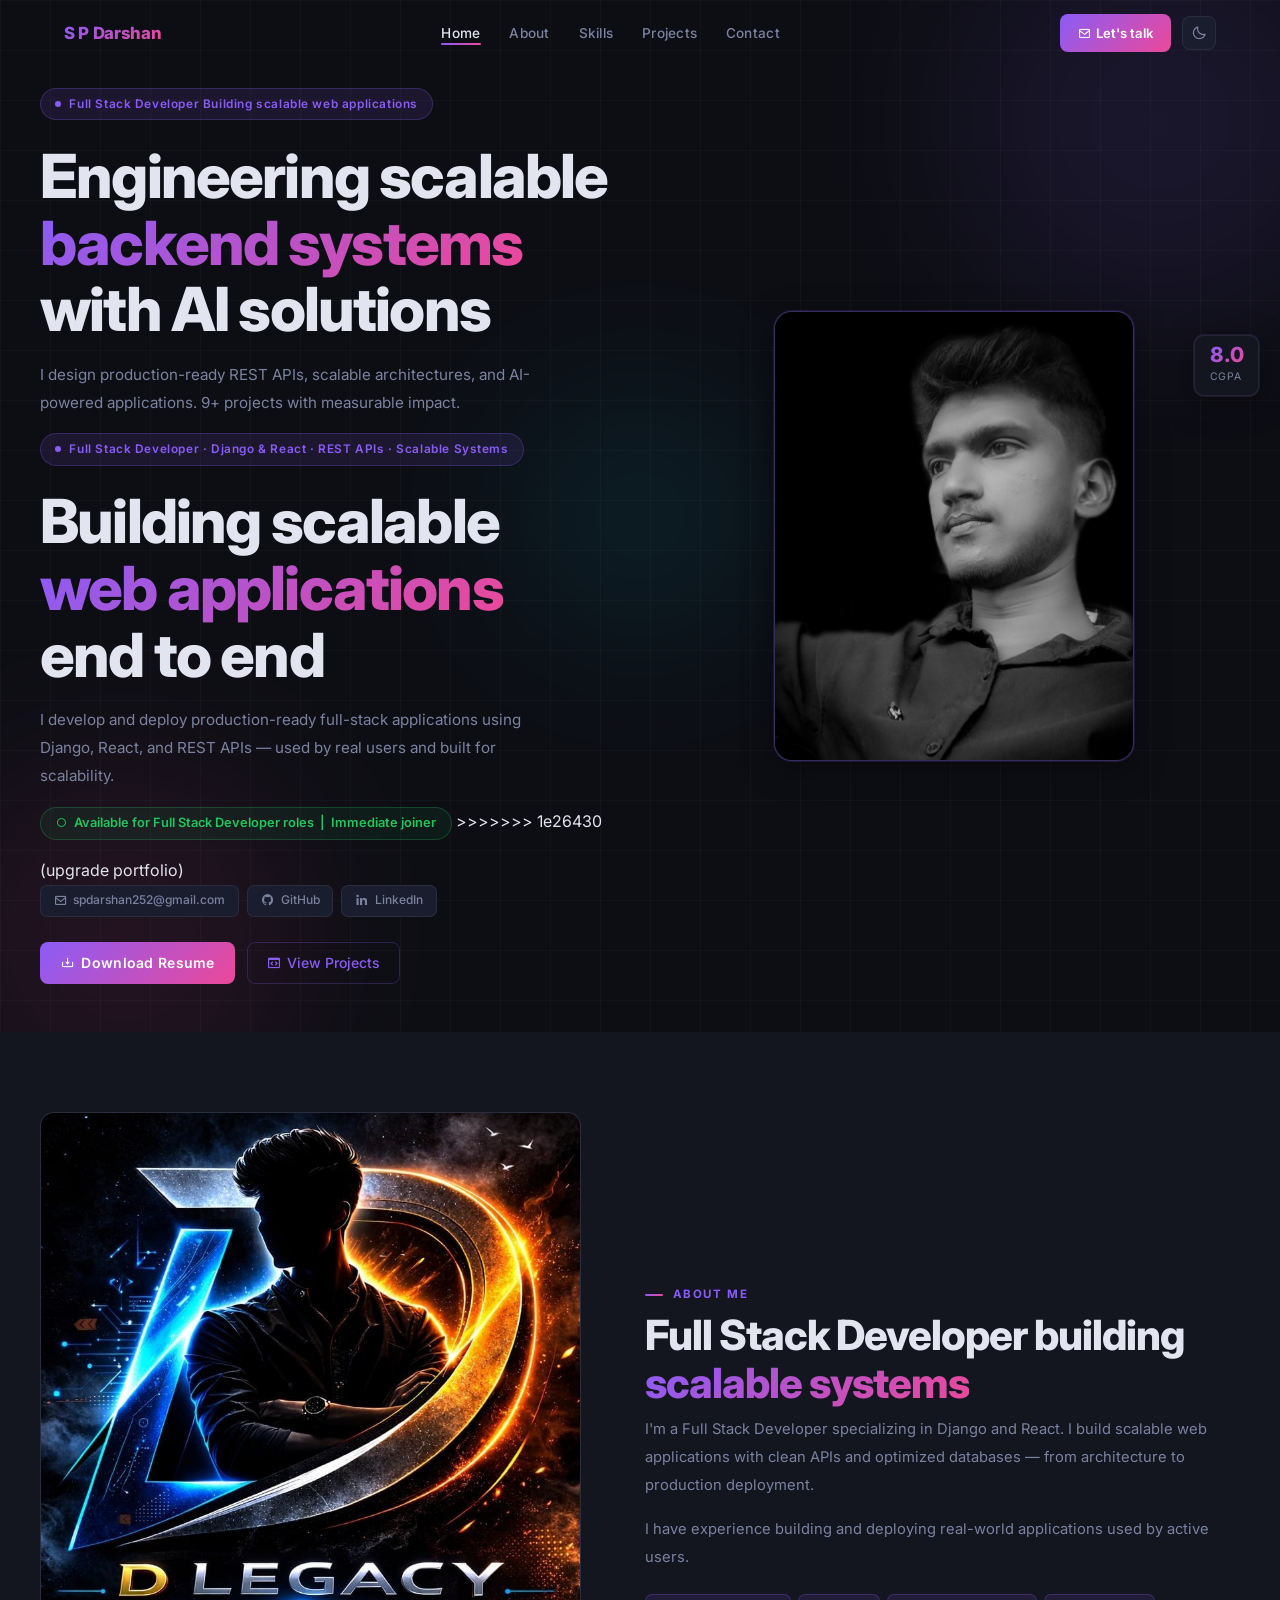
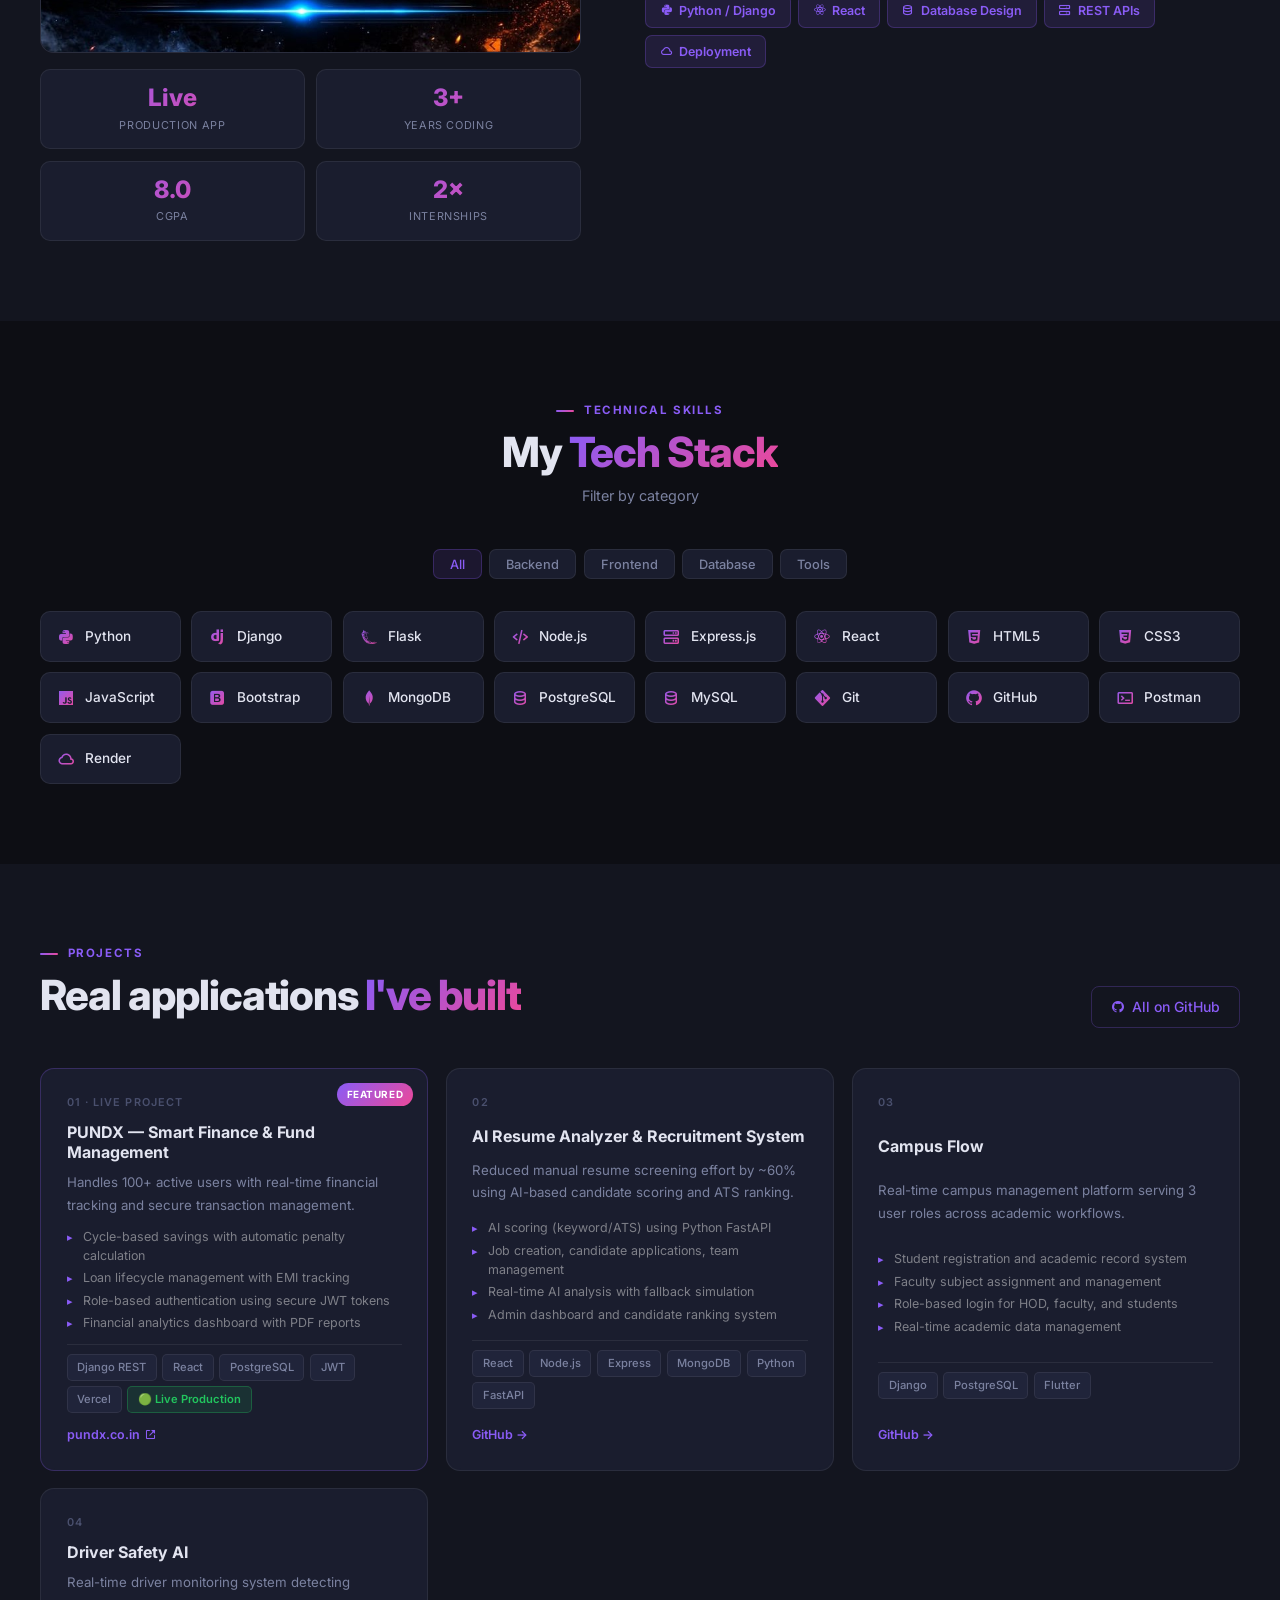
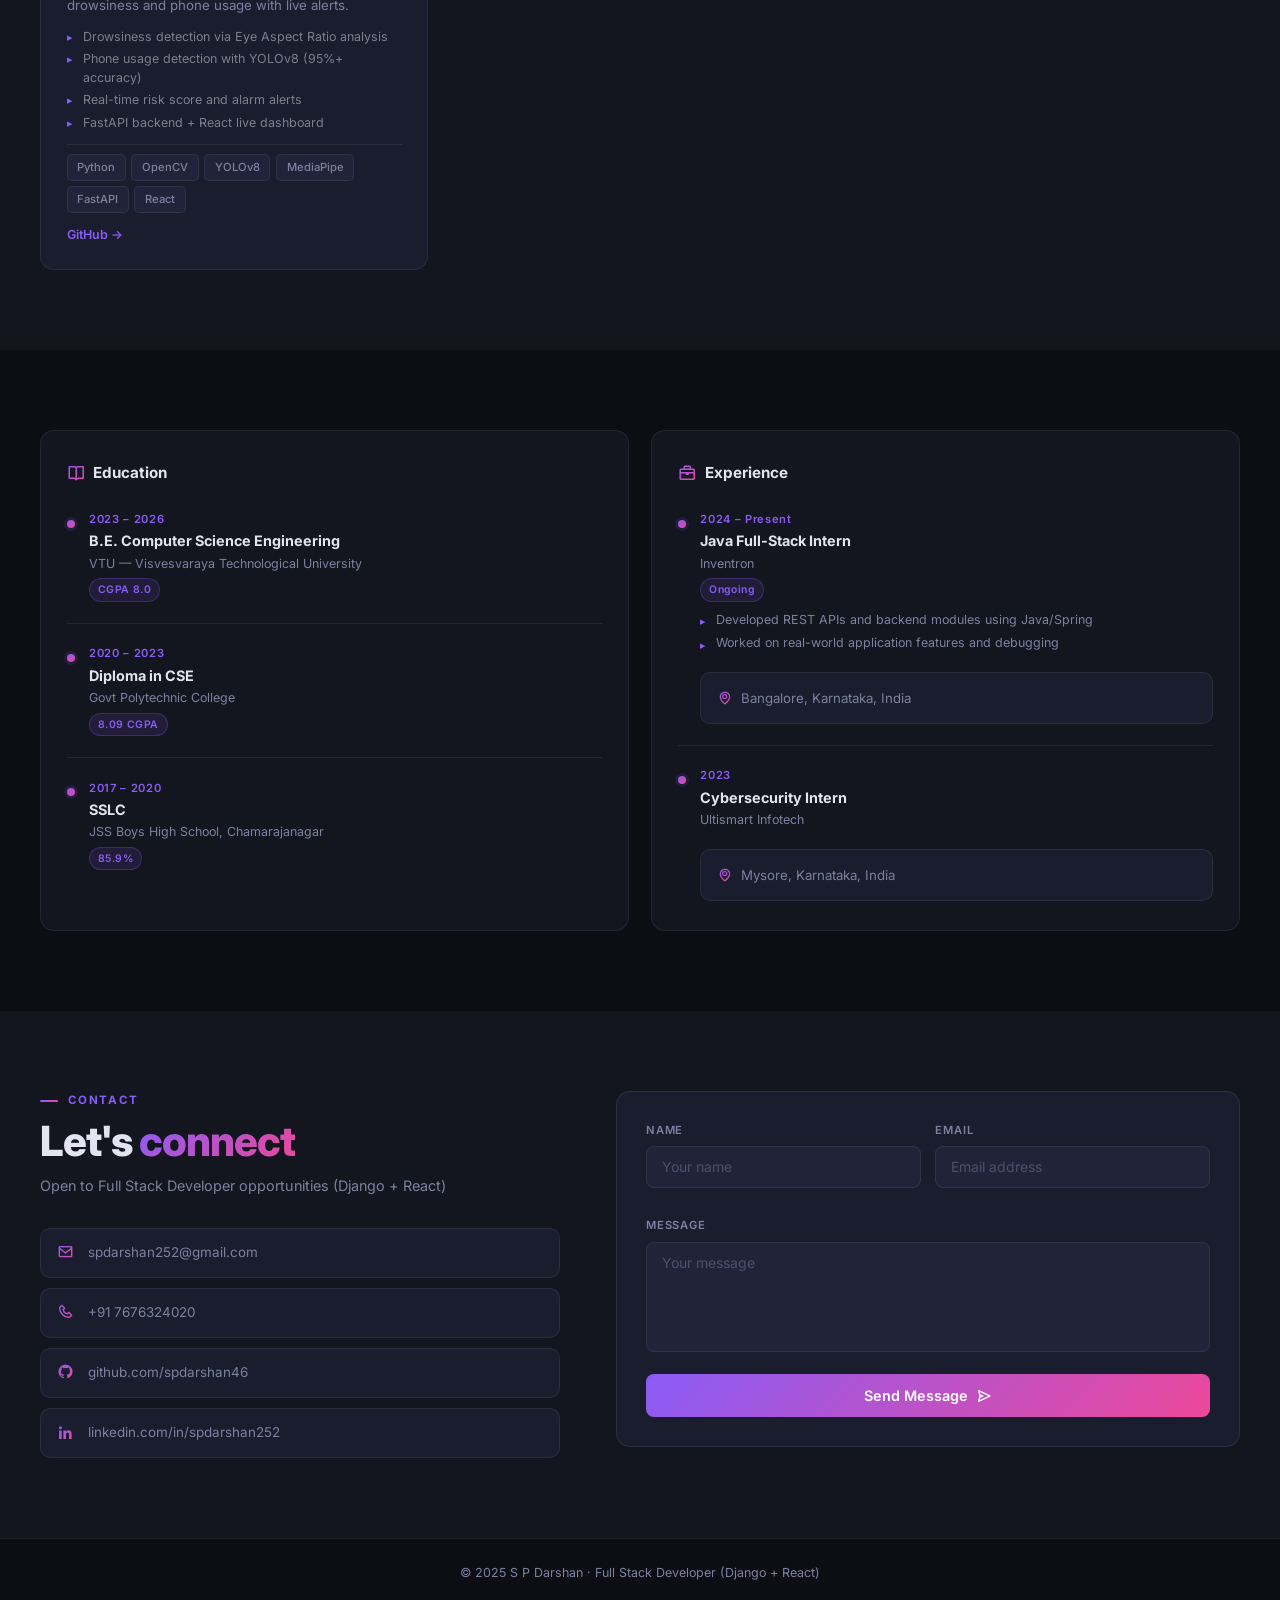
==== commit fff5c47f: "upgrade portfolio" ====
--- a/index.html
+++ b/index.html
@@ -78,13 +78,11 @@
     </div>
     <div class="hero-inner">
       <div class="hero-content">
-<<<<<<< HEAD
         <div class="hero-badge">Full Stack Developer
 Building scalable web applications</div>
         <h1>Engineering scalable<br><span class="gradient-text">backend systems</span><br>with AI solutions</h1>
         <p class="hero-desc">I design production-ready REST APIs, scalable architectures, and AI-powered applications.
           9+ projects with measurable impact.</p>
-=======
         <div class="hero-badge">Full Stack Developer · Django & React · REST APIs · Scalable Systems</div>
         <h1>Building scalable<br><span class="gradient-text">web applications</span><br>end to end</h1>
 
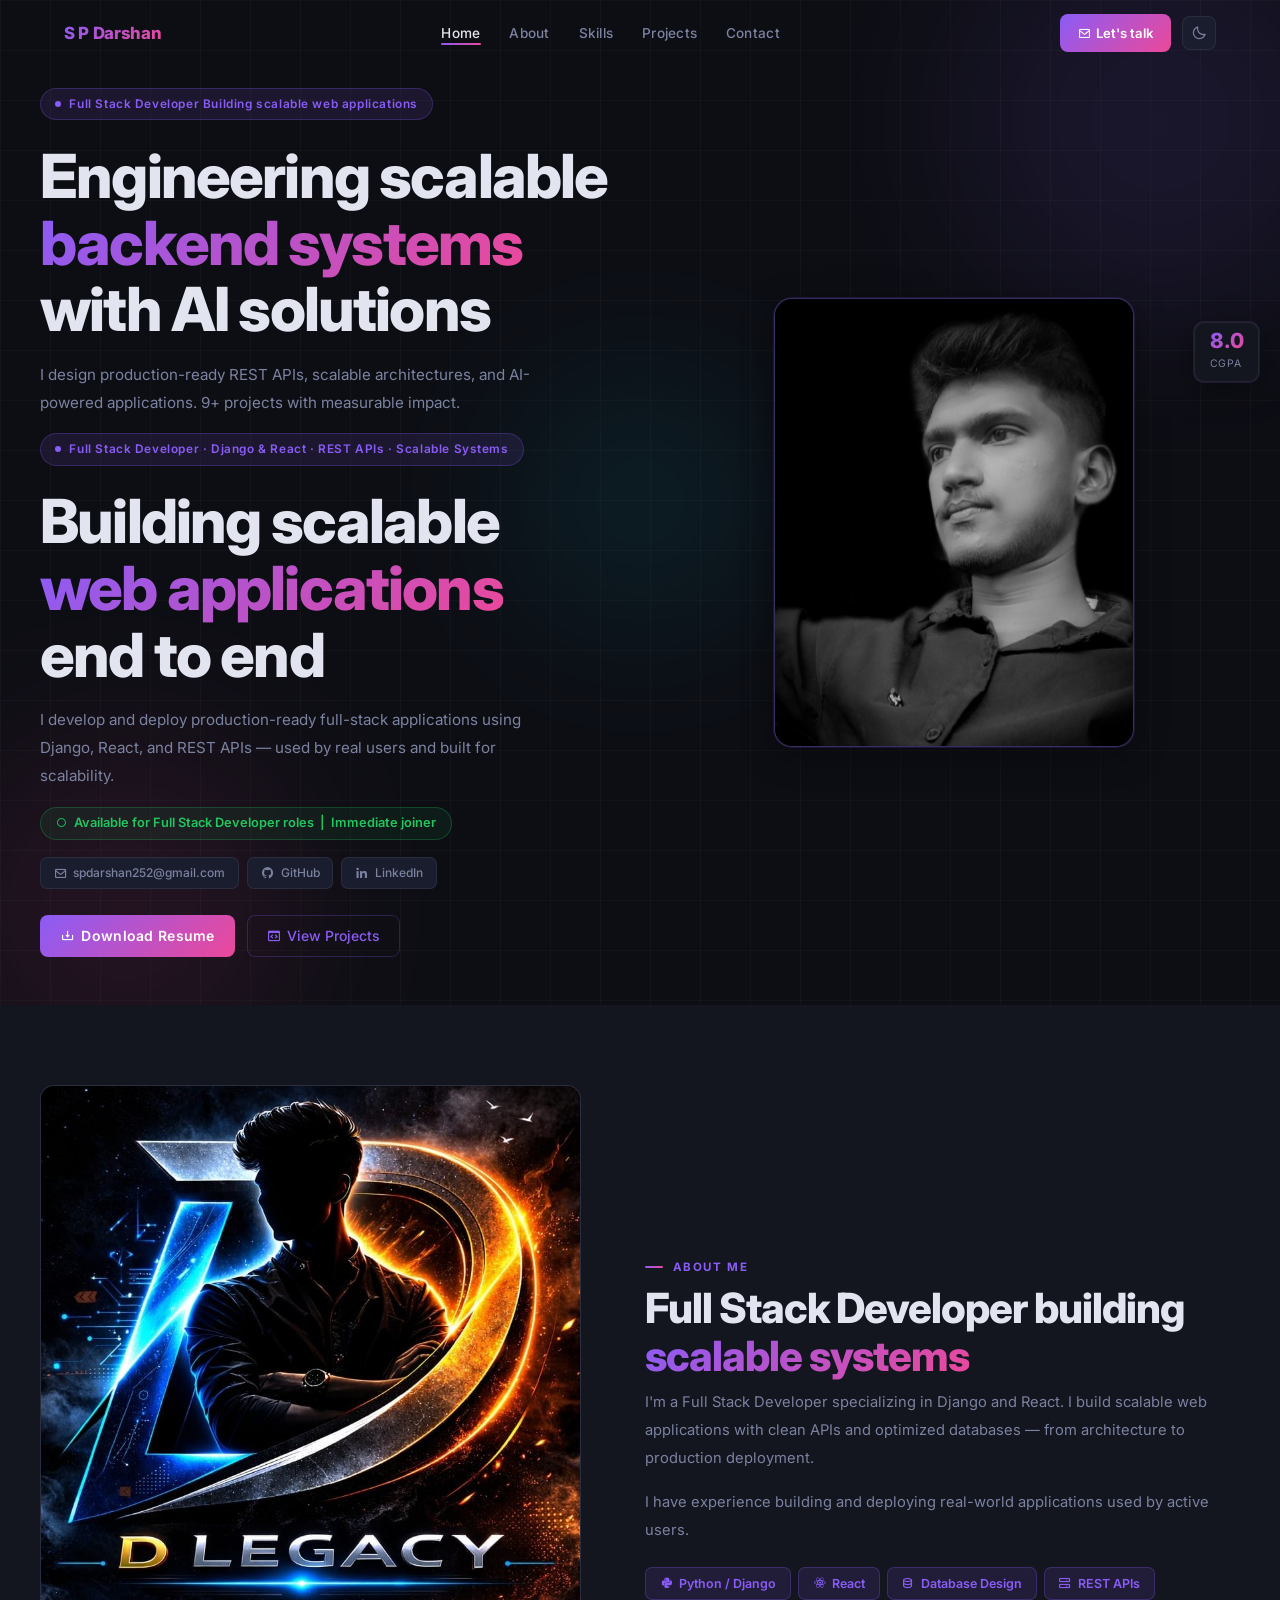
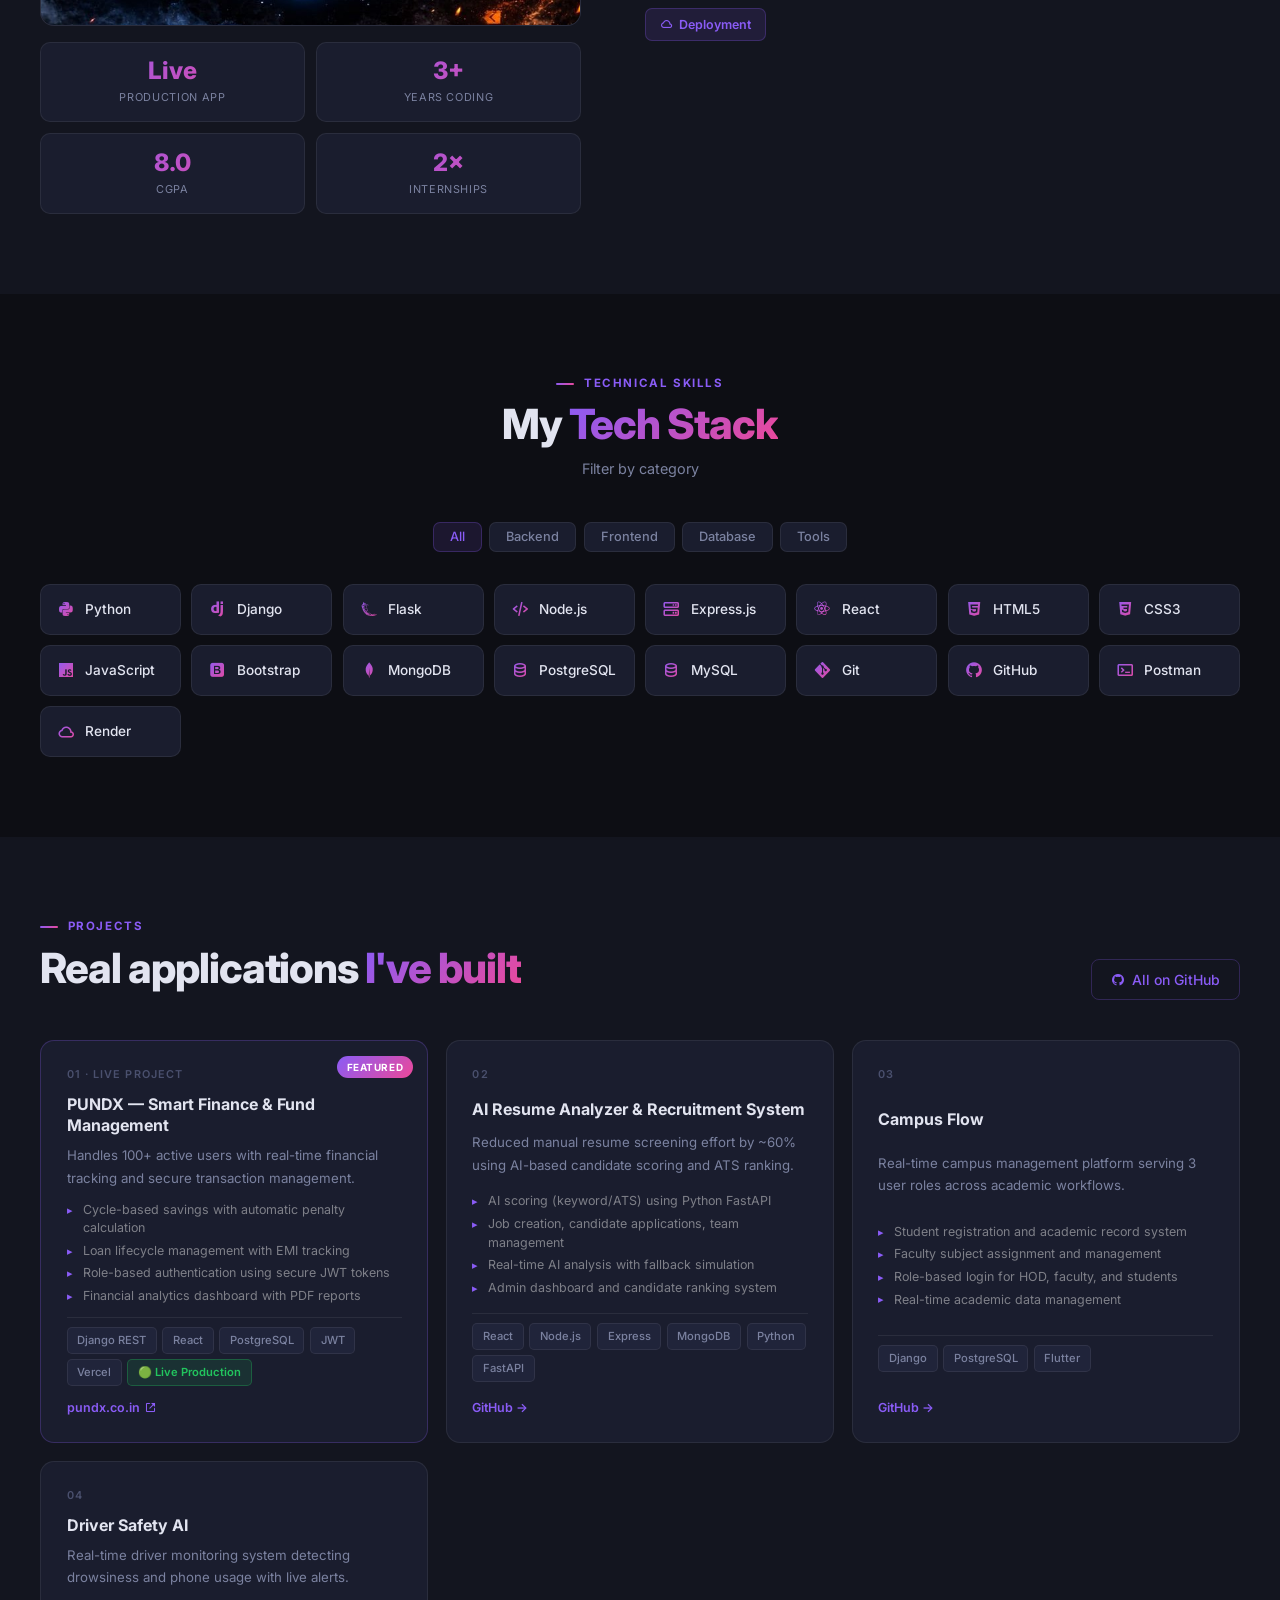
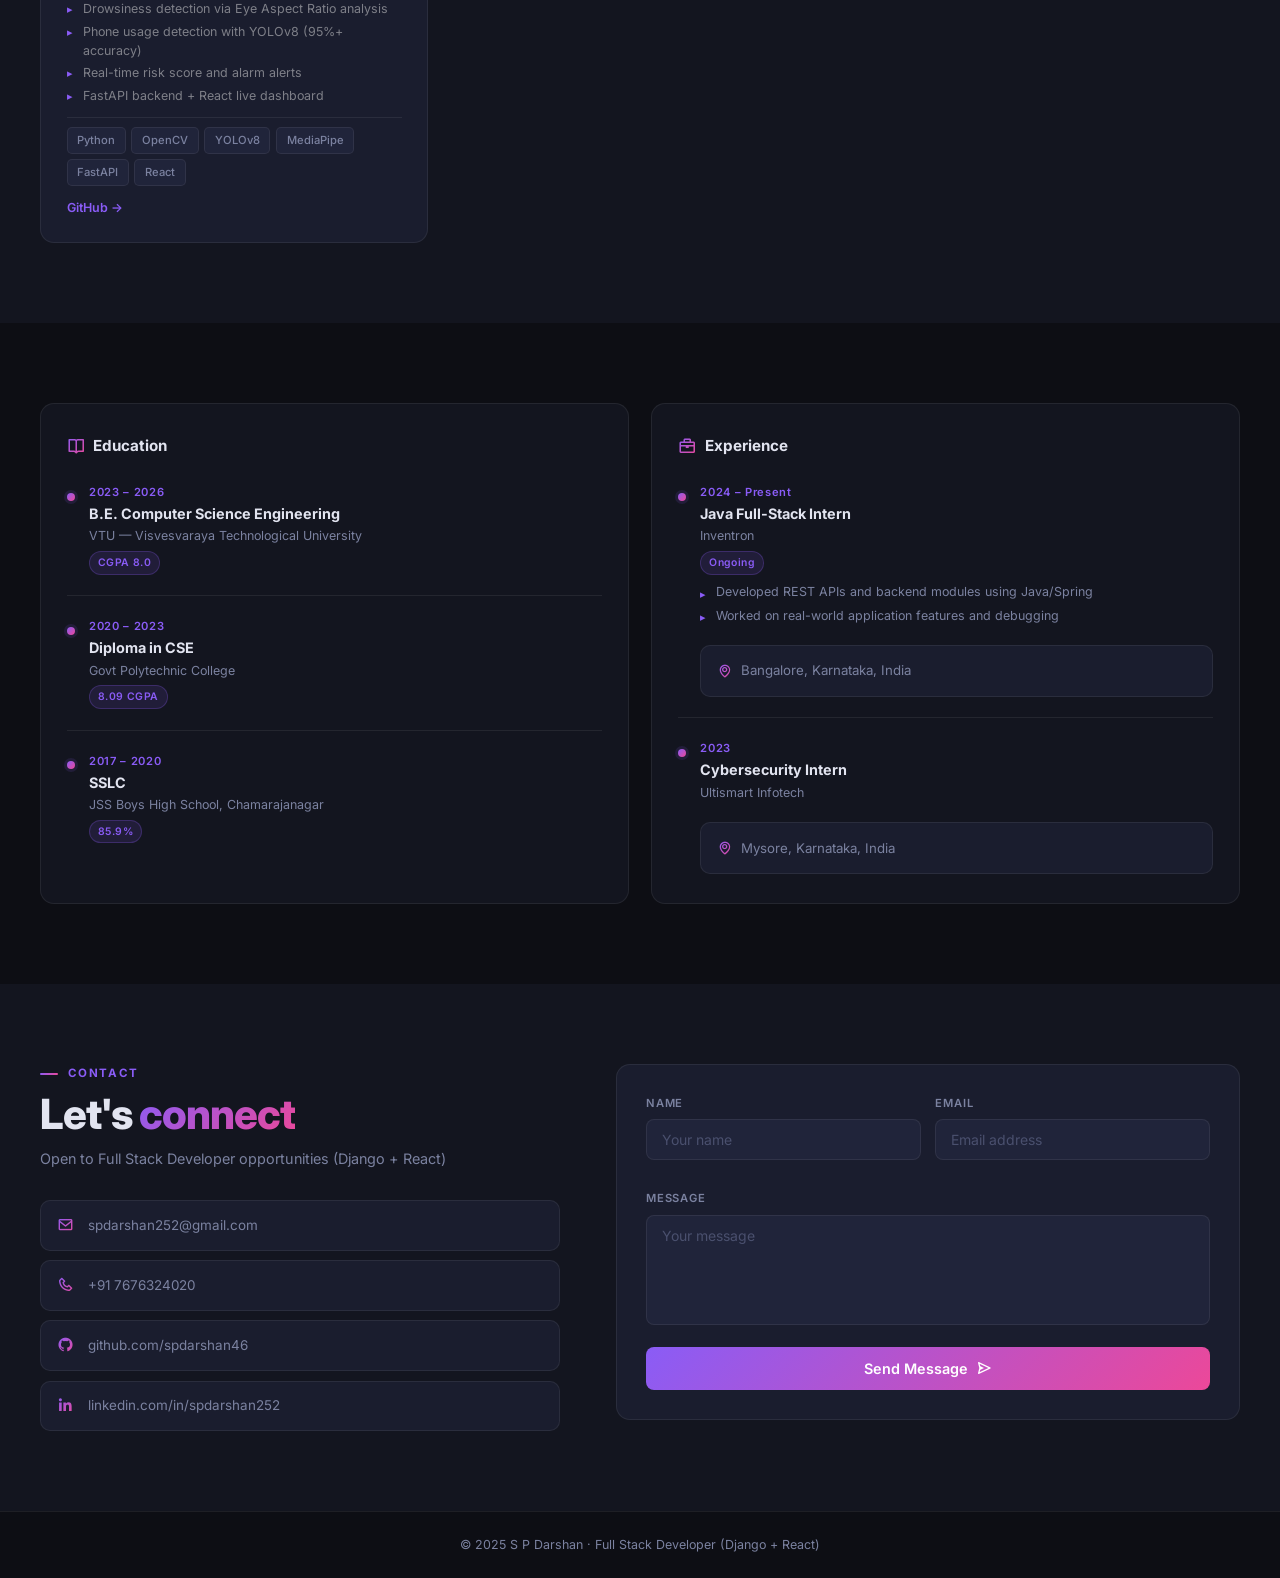
==== commit 1d4a5202: "updated" ====
--- a/index.html
+++ b/index.html
@@ -91,8 +91,6 @@
 
         <!-- FIX 4: Trust signal / availability -->
         <p class="hero-avail"><i class='bx bx-circle'></i> Available for Full Stack Developer roles &nbsp;|&nbsp; Immediate joiner</p>
-
->>>>>>> 1e26430 (upgrade portfolio)
         <div class="quick-info">
           <a href="mailto:spdarshan252@gmail.com" class="info-chip">
             <i class='bx bx-envelope'></i> spdarshan252@gmail.com
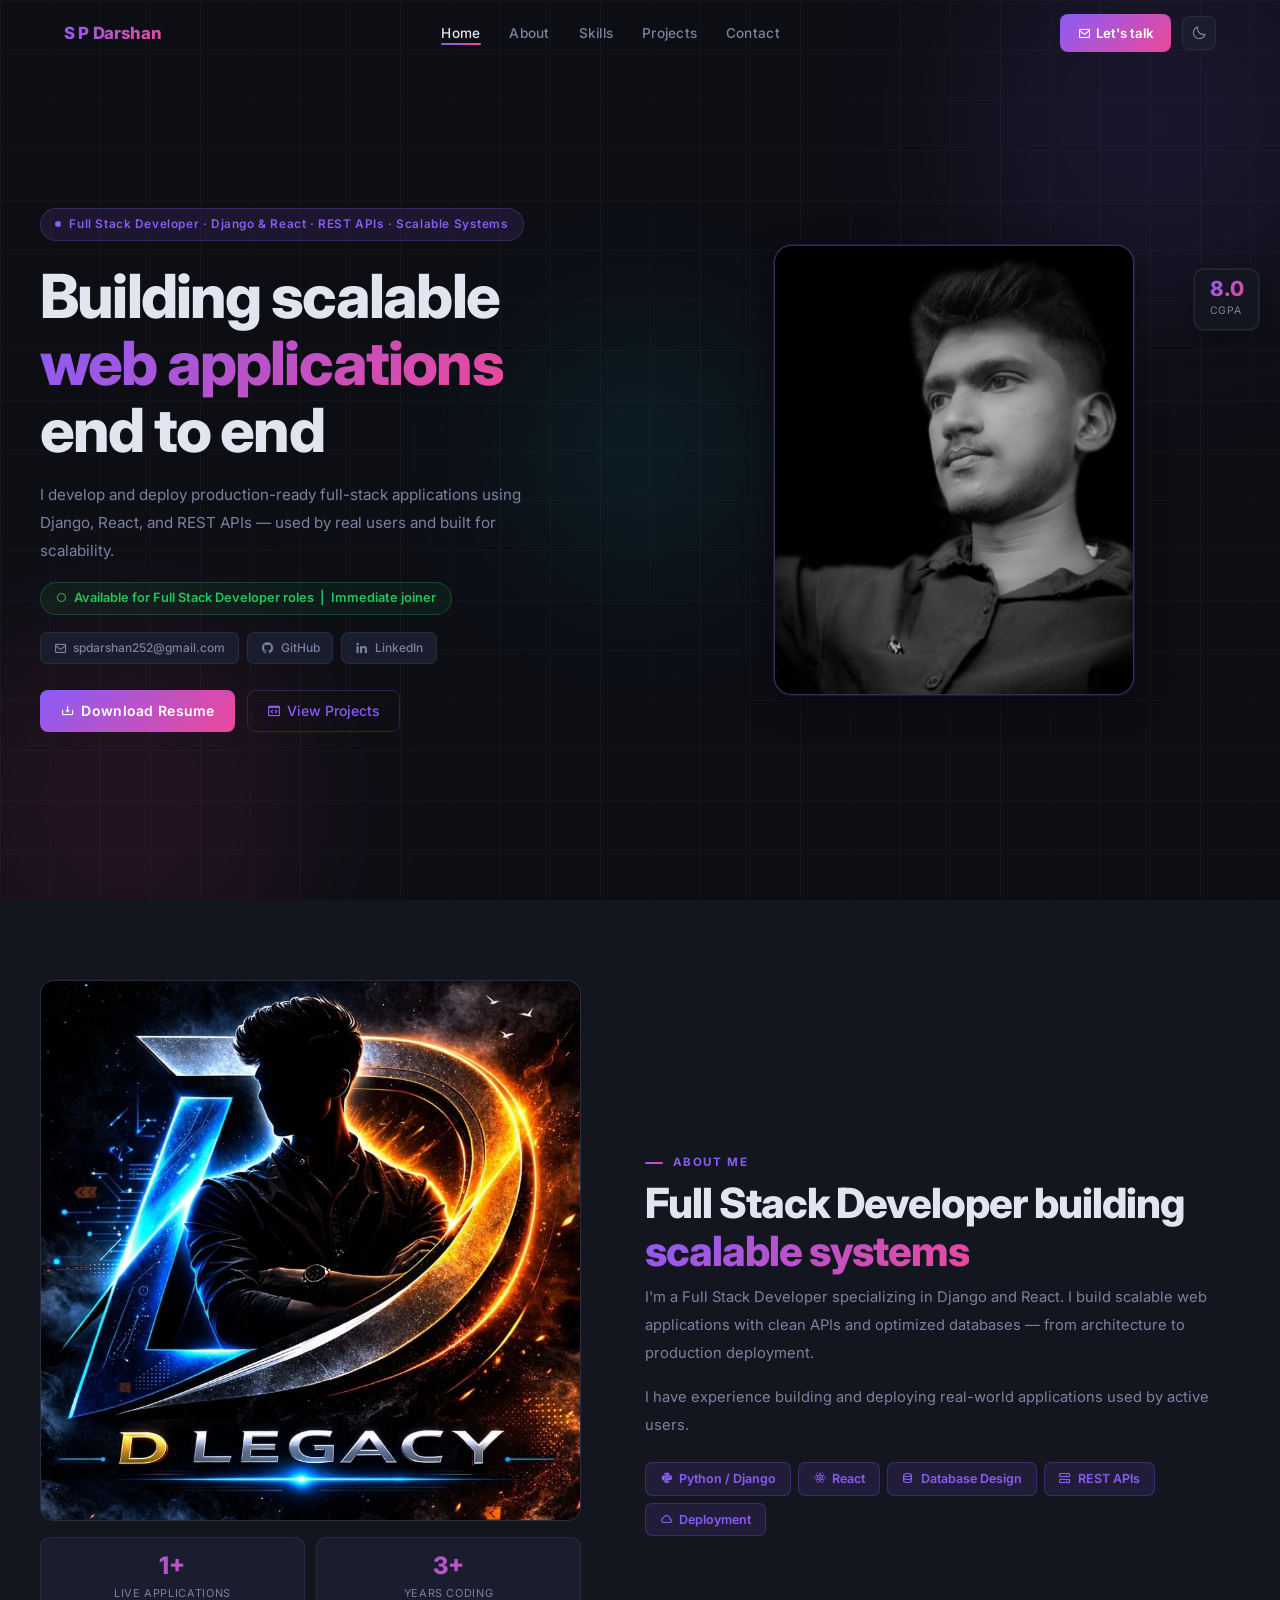
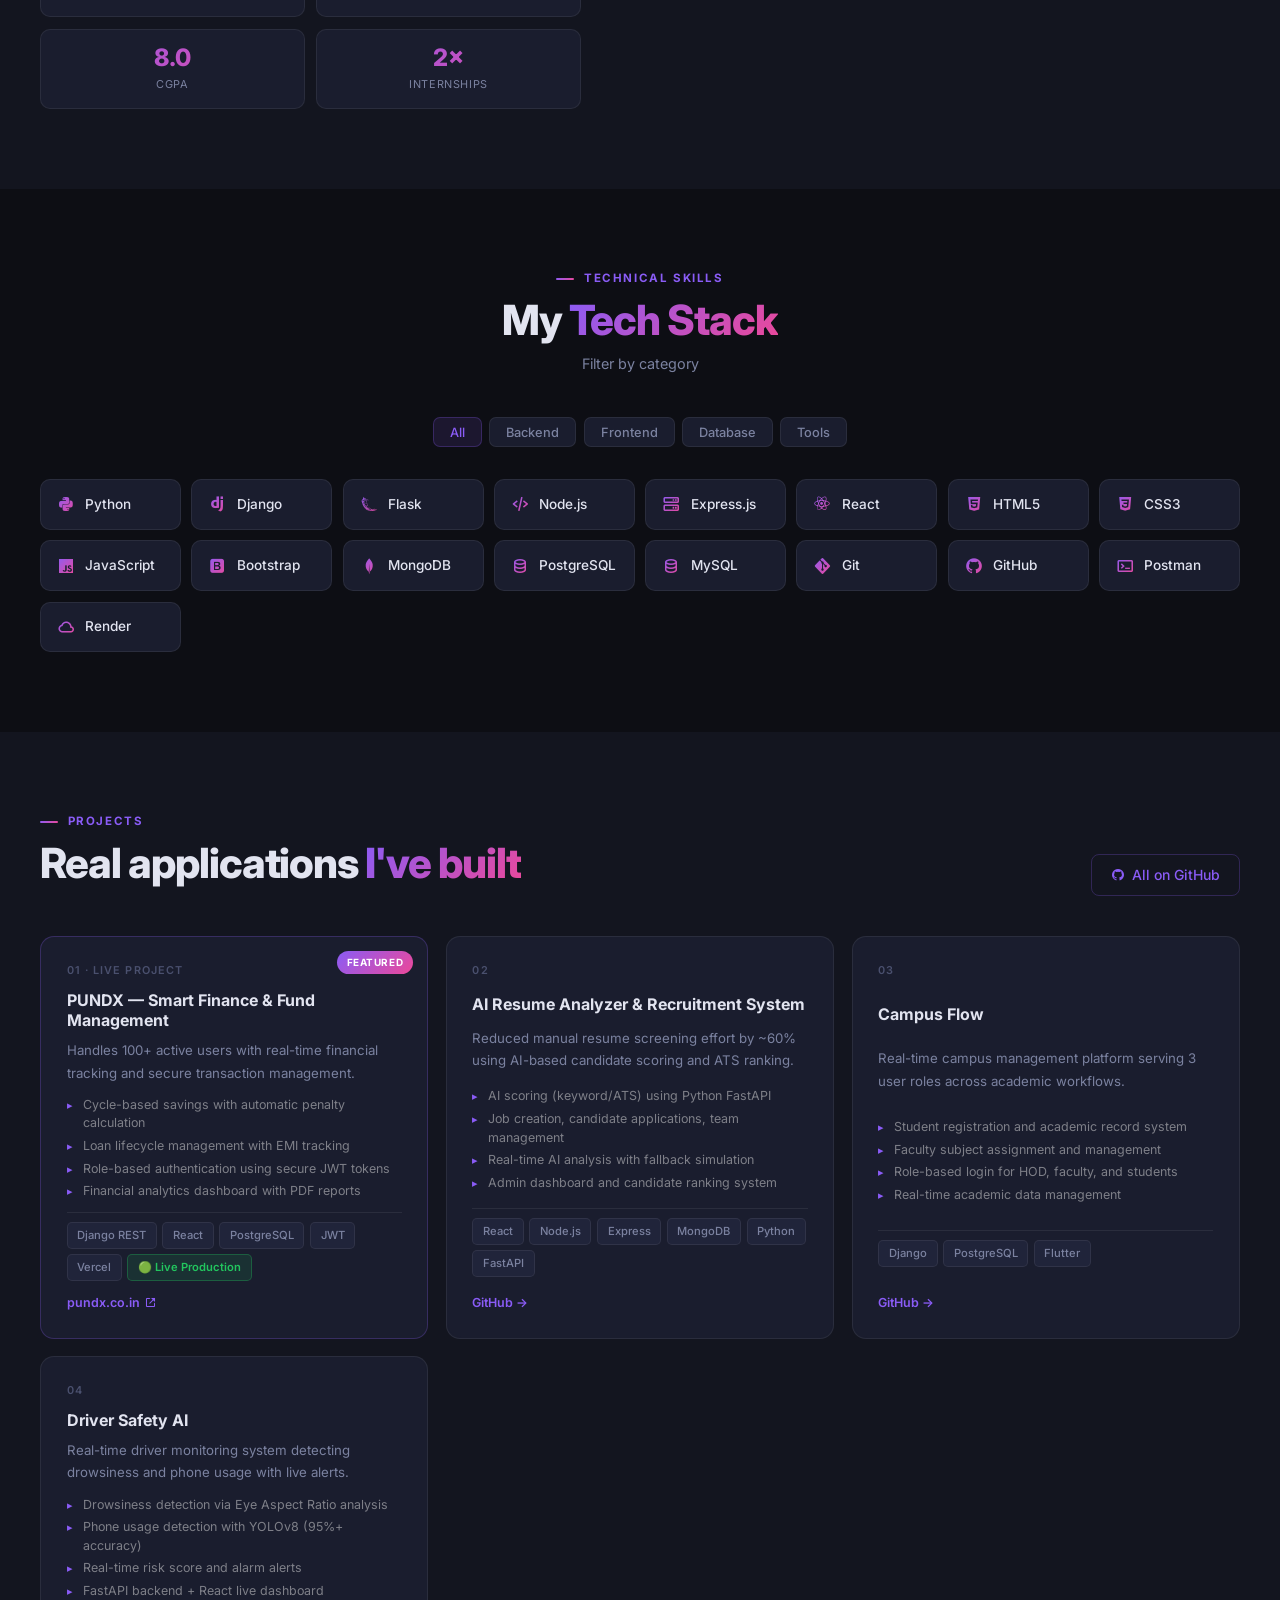
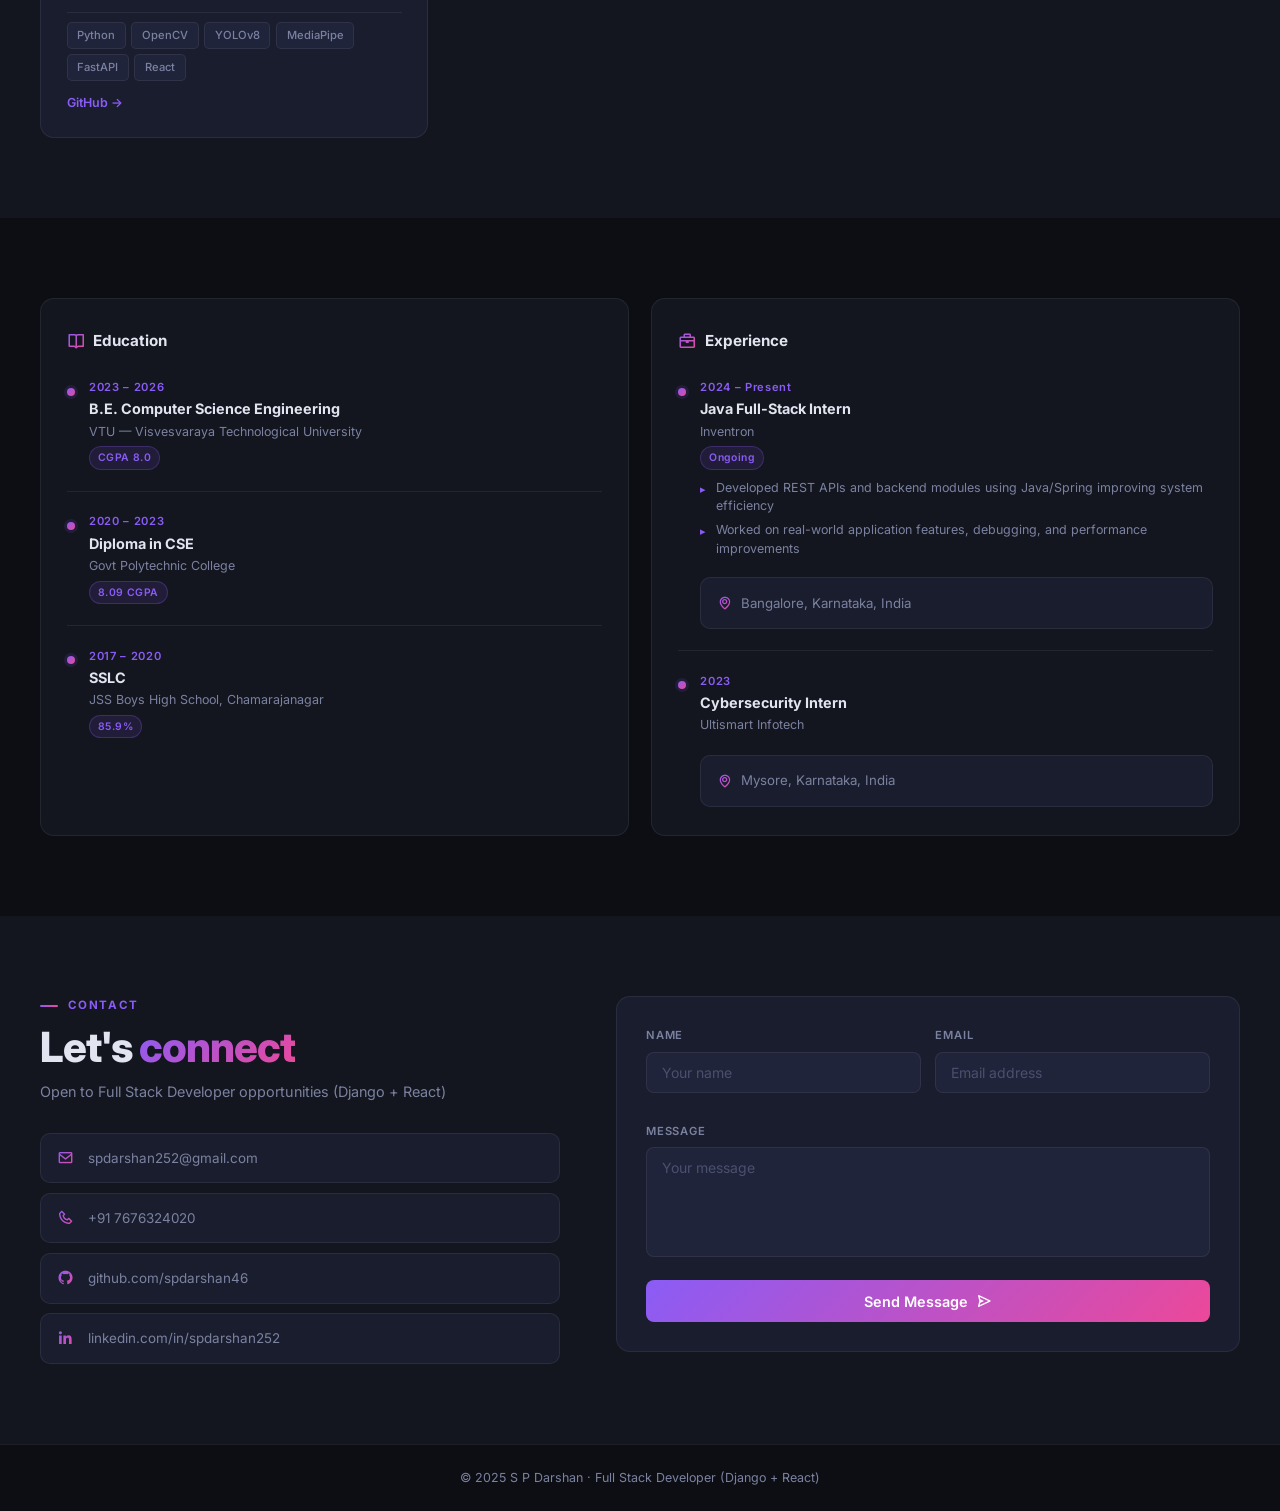
==== commit 114e5a09: "updated" ====
--- a/index.html
+++ b/index.html
@@ -4,7 +4,7 @@
 <head>
   <meta charset="UTF-8">
   <meta name="viewport" content="width=device-width, initial-scale=1.0, maximum-scale=1.0">
-  <title>S P Darshan · Full Stack Developer</title>
+  <title>S P Darshan | Full Stack Developer (Django + React)</title>
   <meta name="description"
     content="S P Darshan - Full Stack Developer specializing in Django and React. Creator of PUNDX finance platform. Available for Full-Stack and Backend opportunities.">
   <meta name="keywords"
@@ -20,6 +20,7 @@
   <meta name="twitter:title" content="S P Darshan · Full Stack Developer">
   <meta name="twitter:description" content="Full Stack Developer specializing in Django and React.">
   <link rel="canonical" href="https://spdarshan46.github.io/Portfolio/">
+  <link rel="icon" href="img/logo.jpeg" type="image/jpeg">
   <link href="https://fonts.googleapis.com/css2?family=Inter:wght@300;400;500;600;700;800&display=swap"
     rel="stylesheet">
   <link href="https://unpkg.com/boxicons@2.1.4/css/boxicons.min.css" rel="stylesheet">
@@ -54,9 +55,9 @@
       </ul>
       <div class="right-header">
         <a href="mailto:spdarshan252@gmail.com" class="header-lets-talk">
-          <i class='bx bx-envelope'></i> Let's talk
-        </a>
-        <div class="theme-toggle" id="themeToggle" onclick="toggleTheme()" title="Toggle theme">
+          <i class='bx bx-envelope'></i> <span>Let's talk</span>
+        </a>
+        <div class="theme-toggle" id="themeToggle" onclick="toggleTheme()">
           <i class='bx bx-moon' id="themeIcon"></i>
         </div>
         <div class="menu-icon" id="menuIcon" onclick="toggleMobileNav()">
@@ -68,7 +69,7 @@
     </div>
   </header>
 
-  <!-- HERO -->
+  <!-- HERO SECTION -->
   <section id="home">
     <div class="hero-bg">
       <div class="hero-blob blob1"></div>
@@ -78,19 +79,12 @@
     </div>
     <div class="hero-inner">
       <div class="hero-content">
-        <div class="hero-badge">Full Stack Developer
-Building scalable web applications</div>
-        <h1>Engineering scalable<br><span class="gradient-text">backend systems</span><br>with AI solutions</h1>
-        <p class="hero-desc">I design production-ready REST APIs, scalable architectures, and AI-powered applications.
-          9+ projects with measurable impact.</p>
         <div class="hero-badge">Full Stack Developer · Django & React · REST APIs · Scalable Systems</div>
         <h1>Building scalable<br><span class="gradient-text">web applications</span><br>end to end</h1>
-
-        <!-- FIX 1: Final job-ready hero description -->
-        <p class="hero-desc">I develop and deploy production-ready full-stack applications using Django, React, and REST APIs — used by real users and built for scalability.</p>
-
-        <!-- FIX 4: Trust signal / availability -->
-        <p class="hero-avail"><i class='bx bx-circle'></i> Available for Full Stack Developer roles &nbsp;|&nbsp; Immediate joiner</p>
+        <p class="hero-desc">I develop and deploy production-ready full-stack applications using Django, React, and REST
+          APIs — used by real users and built for scalability.</p>
+        <p class="hero-avail"><i class='bx bx-circle'></i> Available for Full Stack Developer roles &nbsp;|&nbsp;
+          Immediate joiner</p>
         <div class="quick-info">
           <a href="mailto:spdarshan252@gmail.com" class="info-chip">
             <i class='bx bx-envelope'></i> spdarshan252@gmail.com
@@ -129,7 +123,7 @@
     </div>
   </section>
 
-  <!-- ABOUT -->
+  <!-- ABOUT SECTION -->
   <section id="about">
     <div class="about-grid">
       <div class="about-img-wrap reveal">
@@ -137,11 +131,10 @@
           <img src="img/logo.jpeg" alt="About S P Darshan" onerror="this.nextElementSibling.style.display='flex'">
           <div class="about-img-placeholder" style="display:none">🖥️</div>
         </div>
-        <!-- FIX 5: Removed "4+ Projects" stat, replaced with "Live Apps" -->
         <div class="about-stats">
           <div class="stat-card">
-            <div class="stat-number">Live</div>
-            <div class="stat-label">Production App</div>
+            <div class="stat-number">1+</div>
+            <div class="stat-label">Live Applications</div>
           </div>
           <div class="stat-card">
             <div class="stat-number">3+</div>
@@ -160,7 +153,8 @@
       <div class="about-content reveal reveal-d1">
         <div class="section-label">About Me</div>
         <h2 class="section-title">Full Stack Developer building <span class="gradient-text">scalable systems</span></h2>
-        <p>I'm a Full Stack Developer specializing in Django and React. I build scalable web applications with clean APIs and optimized databases — from architecture to production deployment.</p>
+        <p>I'm a Full Stack Developer specializing in Django and React. I build scalable web applications with clean
+          APIs and optimized databases — from architecture to production deployment.</p>
         <p>I have experience building and deploying real-world applications used by active users.</p>
         <div class="about-highlights">
           <span class="highlight-pill"><i class='bx bxl-python'></i> Python / Django</span>
@@ -173,7 +167,7 @@
     </div>
   </section>
 
-  <!-- SKILLS -->
+  <!-- SKILLS SECTION -->
   <section id="skills">
     <div class="skills-header reveal">
       <div class="section-label" style="justify-content:center">Technical Skills</div>
@@ -193,7 +187,6 @@
       <div class="skill-card" data-cat="backend"><i class='bx bxl-flask'></i> Flask</div>
       <div class="skill-card" data-cat="backend"><i class='bx bx-code-alt'></i> Node.js</div>
       <div class="skill-card" data-cat="backend"><i class='bx bx-server'></i> Express.js</div>
-      <!-- MERN added as a stack badge under frontend -->
       <div class="skill-card" data-cat="frontend"><i class='bx bxl-react'></i> React</div>
       <div class="skill-card" data-cat="frontend"><i class='bx bxl-html5'></i> HTML5</div>
       <div class="skill-card" data-cat="frontend"><i class='bx bxl-css3'></i> CSS3</div>
@@ -209,10 +202,9 @@
     </div>
   </section>
 
-  <!-- PROJECTS -->
+  <!-- PROJECTS SECTION -->
   <section id="projects">
     <div class="projects-wrap">
-
       <div class="projects-header-row reveal">
         <div>
           <div class="section-label">Projects</div>
@@ -224,10 +216,8 @@
           <i class='bx bxl-github'></i> All on GitHub
         </a>
       </div>
-
       <div class="project-grid reveal">
-
-        <!-- PROJECT 01 : PUNDX (FEATURED) -->
+        <!-- PROJECT 1: PUNDX -->
         <a href="https://www.pundx.co.in/" target="_blank" class="project-card featured">
           <div class="featured-badge">FEATURED</div>
           <div class="project-num">01 · LIVE PROJECT</div>
@@ -241,7 +231,6 @@
             <li>Role-based authentication using secure JWT tokens</li>
             <li>Financial analytics dashboard with PDF reports</li>
           </ul>
-          <!-- FIX 3: Live Production tag -->
           <div class="project-stack">
             <span class="stack-pill">Django REST</span>
             <span class="stack-pill">React</span>
@@ -255,9 +244,8 @@
           </span>
         </a>
 
-        <!-- PROJECT 02 : AI RESUME ANALYZER -->
-        <a href="https://github.com/SnehaKhanaganvi/Ai-Resyme-Alayser-Recuirtment-System-" target="_blank"
-          class="project-card">
+        <!-- PROJECT 2: AI RESUME ANALYZER -->
+        <a href="https://github.com/SnehaKhanaganvi/Ai-Resyme-Alayser-Recuirtment-System-" target="_blank" class="project-card">
           <div class="project-num">02</div>
           <h3>AI Resume Analyzer & Recruitment System</h3>
           <p class="project-desc">
@@ -280,7 +268,7 @@
           <span class="project-link">GitHub →</span>
         </a>
 
-        <!-- PROJECT 03 : Campus Flow -->
+        <!-- PROJECT 3: CAMPUS FLOW -->
         <a href="https://github.com/Mr-APS-22/SDMS_project" target="_blank" class="project-card">
           <div class="project-num">03</div>
           <h3>Campus Flow</h3>
@@ -301,7 +289,7 @@
           <span class="project-link">GitHub →</span>
         </a>
 
-        <!-- PROJECT 04 : Driver Safety AI -->
+        <!-- PROJECT 4: DRIVER SAFETY AI -->
         <a href="https://github.com/spdarshan46/driver-safety-ai" target="_blank" class="project-card">
           <div class="project-num">04</div>
           <h3>Driver Safety AI</h3>
@@ -324,7 +312,6 @@
           </div>
           <span class="project-link">GitHub →</span>
         </a>
-
       </div>
     </div>
   </section>
@@ -371,10 +358,9 @@
             <div class="exp-title">Java Full-Stack Intern</div>
             <div class="exp-place">Inventron</div>
             <span class="exp-badge">Ongoing</span>
-            <!-- FIX 2: Added work detail bullets -->
             <ul class="exp-details">
-              <li>Developed REST APIs and backend modules using Java/Spring</li>
-              <li>Worked on real-world application features and debugging</li>
+              <li>Developed REST APIs and backend modules using Java/Spring improving system efficiency</li>
+              <li>Worked on real-world application features, debugging, and performance improvements</li>
             </ul>
             <div class="location-mini">
               <i class='bx bx-map'></i>
@@ -398,7 +384,7 @@
     </div>
   </div>
 
-  <!-- CONTACT -->
+  <!-- CONTACT SECTION -->
   <section id="contact">
     <div class="contact-wrap">
       <div class="contact-panel">
@@ -456,4 +442,4 @@
   <script src="script.js"></script>
 </body>
 
-</html>
+</html>
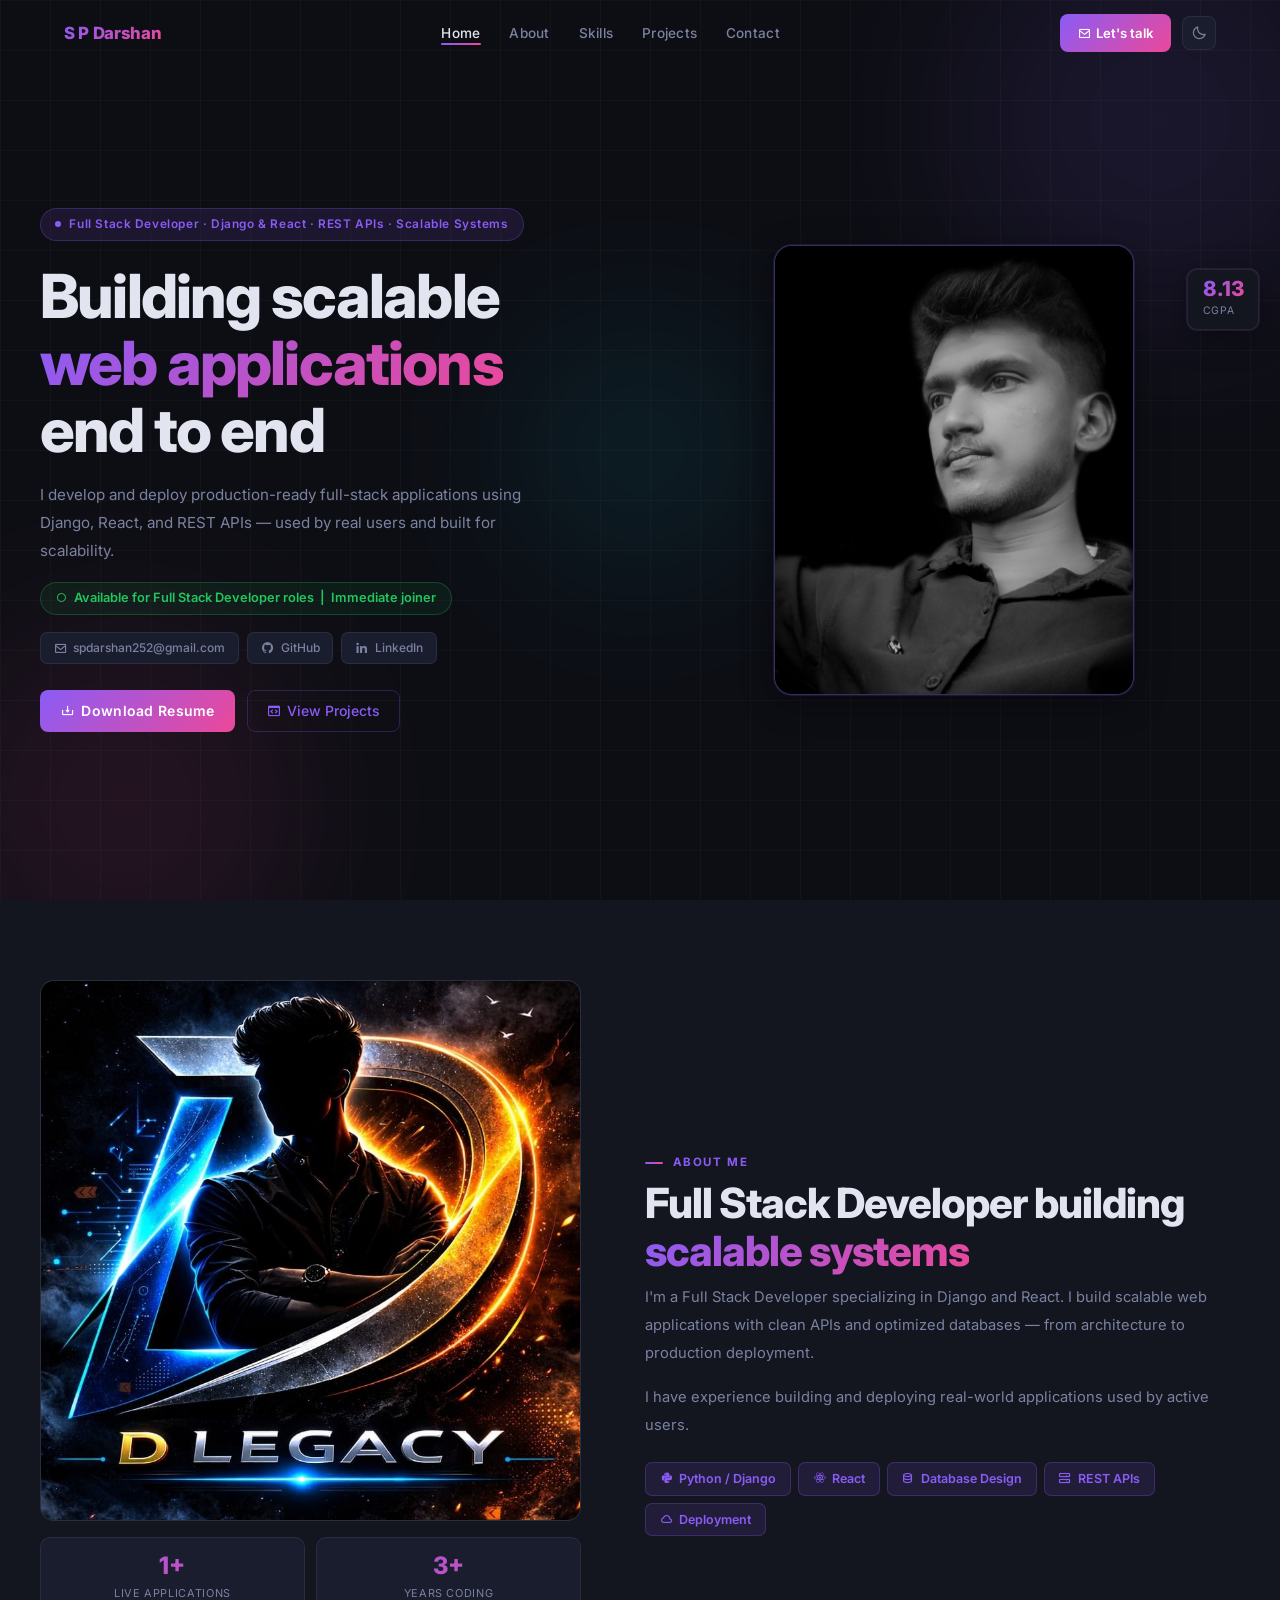
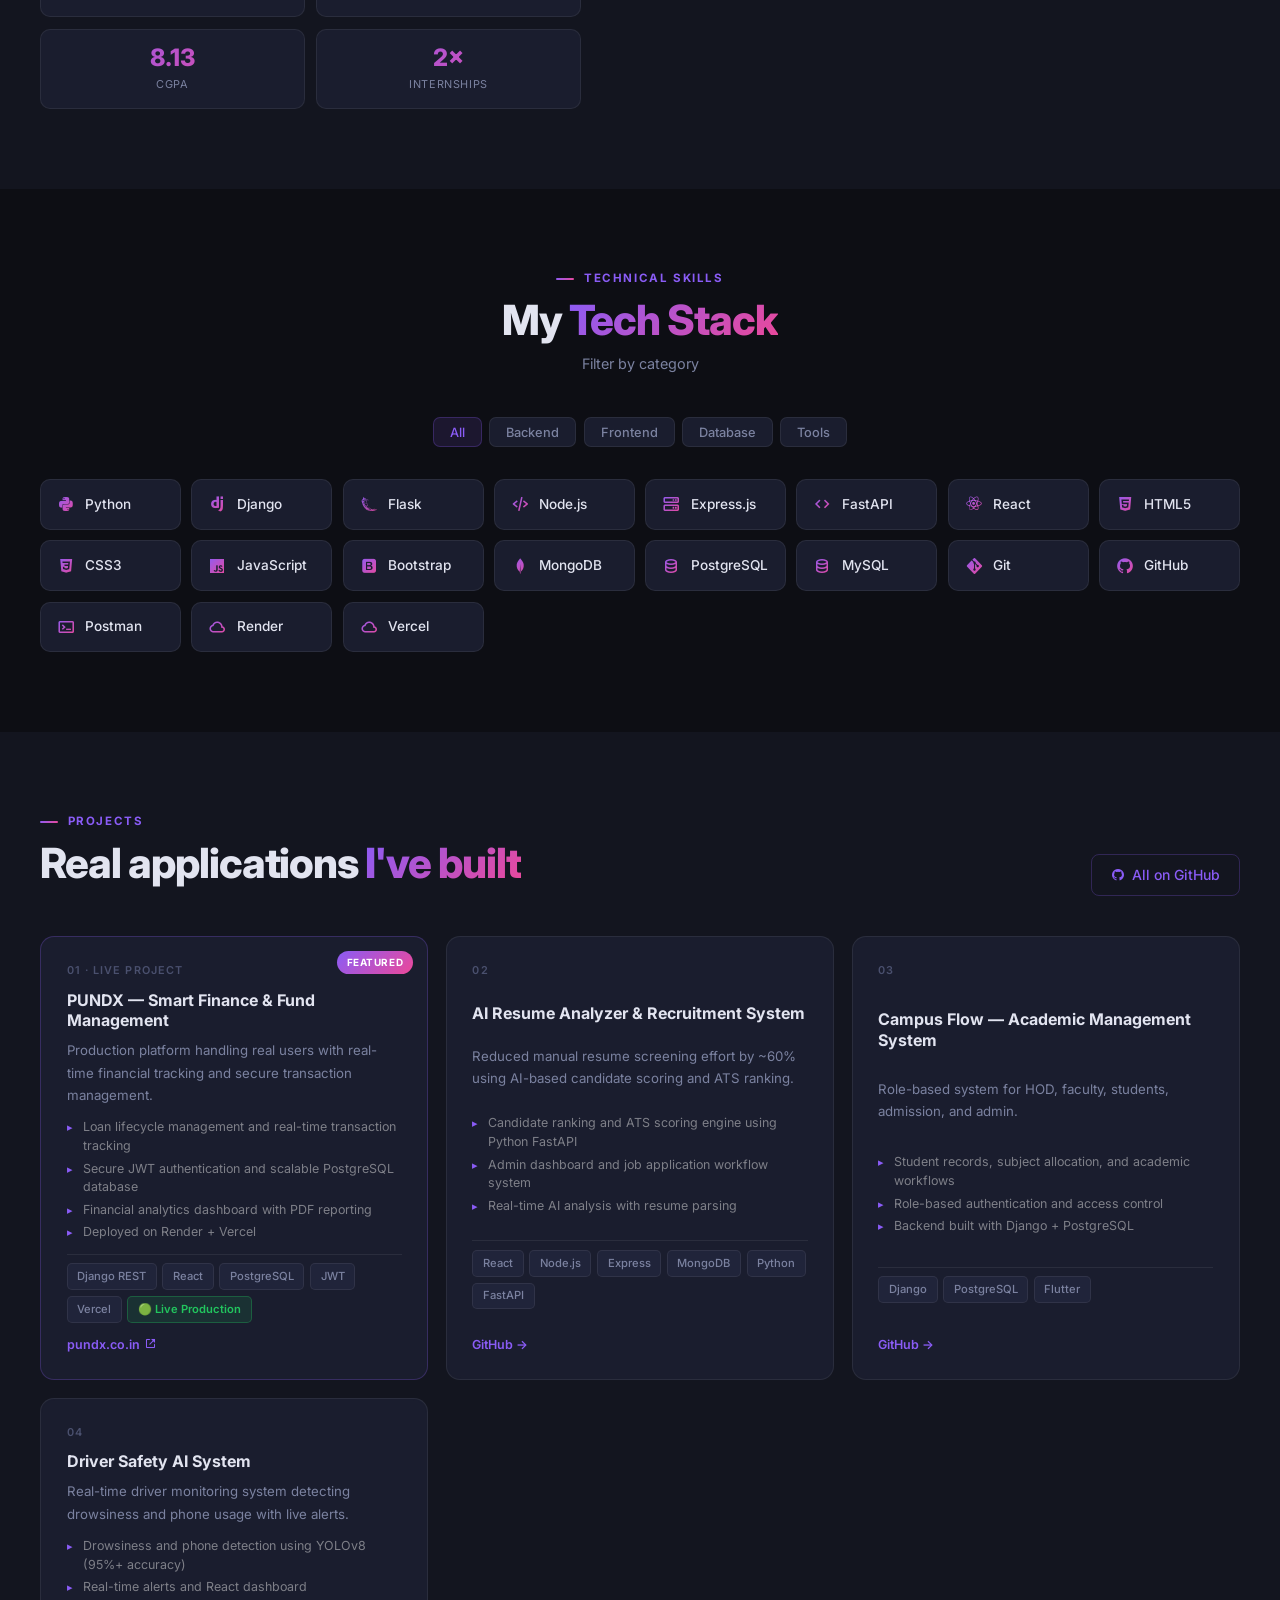
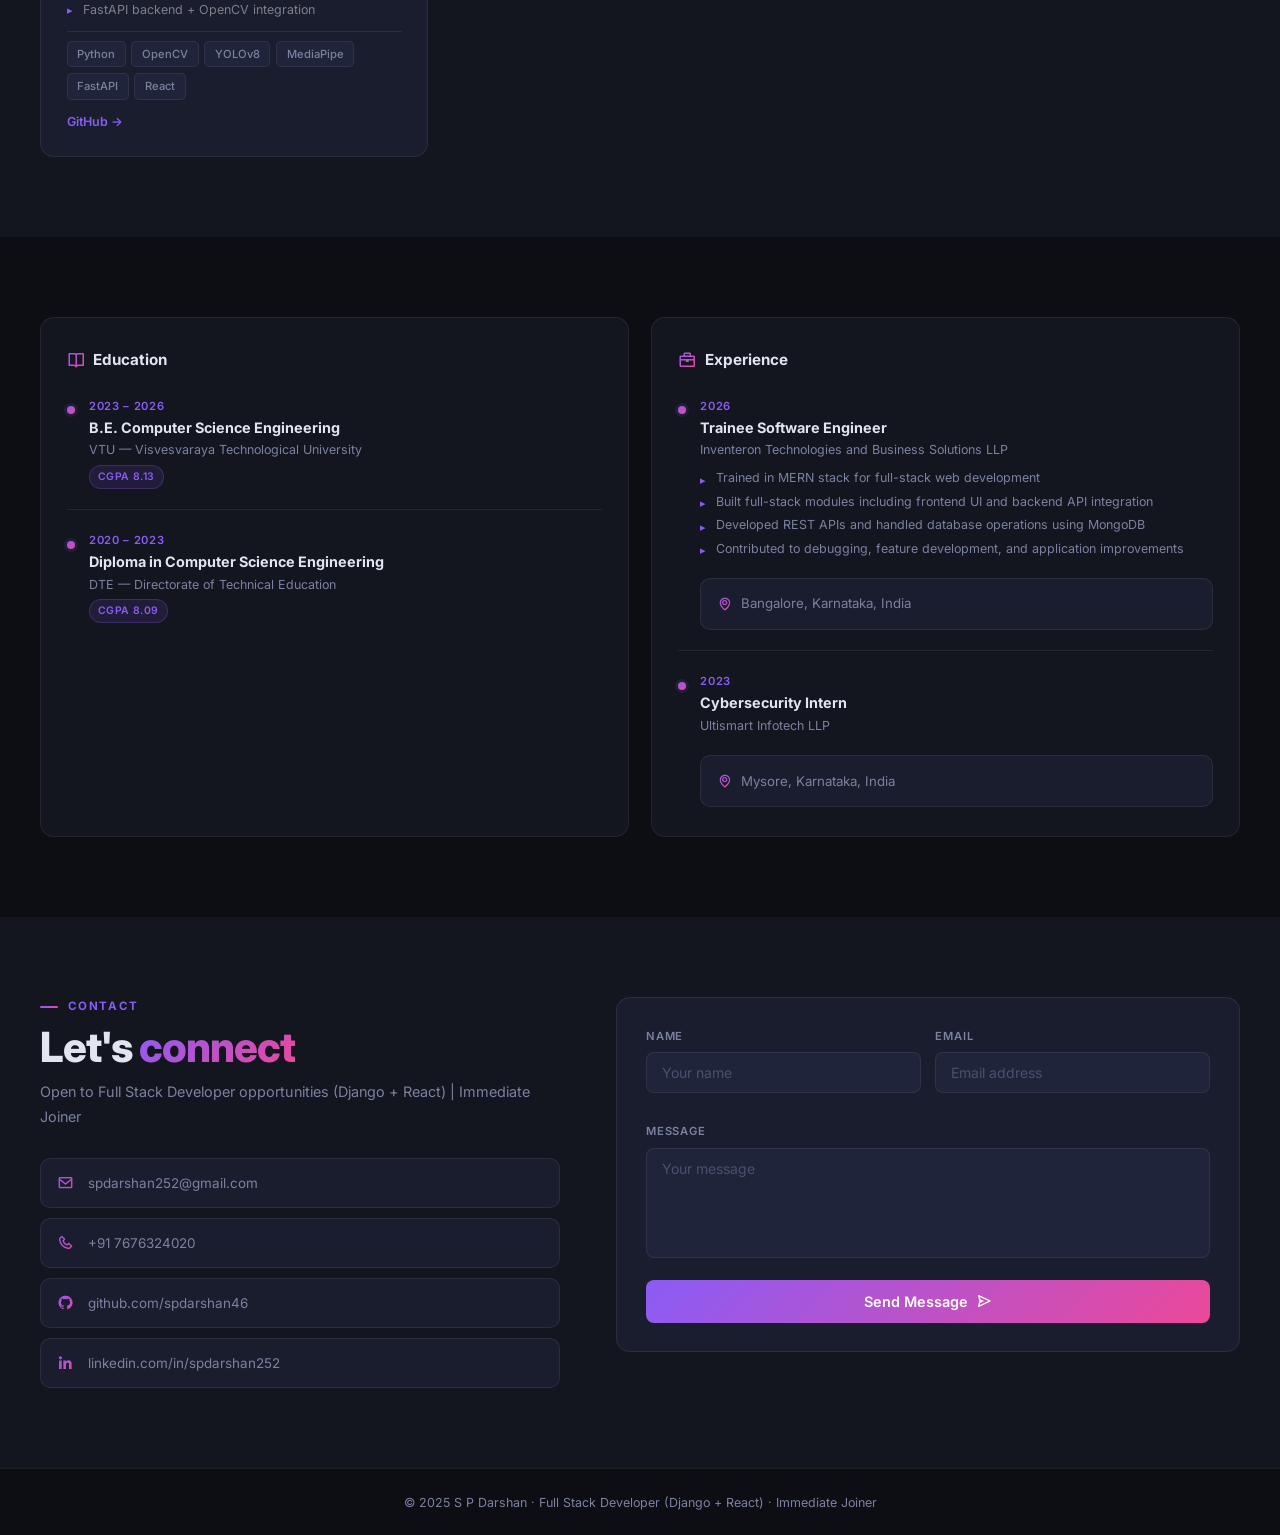
==== commit 41166cfc: "upgrade portfolio" ====
--- a/index.html
+++ b/index.html
@@ -116,7 +116,7 @@
           </div>
         </div>
         <div class="floating-badge fb2">
-          <div class="fb-num">8.0</div>
+          <div class="fb-num">8.13</div>
           <div class="fb-label">CGPA</div>
         </div>
       </div>
@@ -141,7 +141,7 @@
             <div class="stat-label">Years Coding</div>
           </div>
           <div class="stat-card">
-            <div class="stat-number">8.0</div>
+            <div class="stat-number">8.13</div>
             <div class="stat-label">CGPA</div>
           </div>
           <div class="stat-card">
@@ -187,6 +187,7 @@
       <div class="skill-card" data-cat="backend"><i class='bx bxl-flask'></i> Flask</div>
       <div class="skill-card" data-cat="backend"><i class='bx bx-code-alt'></i> Node.js</div>
       <div class="skill-card" data-cat="backend"><i class='bx bx-server'></i> Express.js</div>
+      <div class="skill-card" data-cat="backend"><i class='bx bx-code'></i> FastAPI</div>
       <div class="skill-card" data-cat="frontend"><i class='bx bxl-react'></i> React</div>
       <div class="skill-card" data-cat="frontend"><i class='bx bxl-html5'></i> HTML5</div>
       <div class="skill-card" data-cat="frontend"><i class='bx bxl-css3'></i> CSS3</div>
@@ -199,6 +200,7 @@
       <div class="skill-card" data-cat="tools"><i class='bx bxl-github'></i> GitHub</div>
       <div class="skill-card" data-cat="tools"><i class='bx bx-terminal'></i> Postman</div>
       <div class="skill-card" data-cat="tools"><i class='bx bx-cloud'></i> Render</div>
+      <div class="skill-card" data-cat="tools"><i class='bx bx-cloud'></i> Vercel</div>
     </div>
   </section>
 
@@ -223,13 +225,13 @@
           <div class="project-num">01 · LIVE PROJECT</div>
           <h3>PUNDX — Smart Finance & Fund Management</h3>
           <p class="project-desc">
-            Handles 100+ active users with real-time financial tracking and secure transaction management.
+            Production platform handling real users with real-time financial tracking and secure transaction management.
           </p>
           <ul class="project-feats">
-            <li>Cycle-based savings with automatic penalty calculation</li>
-            <li>Loan lifecycle management with EMI tracking</li>
-            <li>Role-based authentication using secure JWT tokens</li>
-            <li>Financial analytics dashboard with PDF reports</li>
+            <li>Loan lifecycle management and real-time transaction tracking</li>
+            <li>Secure JWT authentication and scalable PostgreSQL database</li>
+            <li>Financial analytics dashboard with PDF reporting</li>
+            <li>Deployed on Render + Vercel</li>
           </ul>
           <div class="project-stack">
             <span class="stack-pill">Django REST</span>
@@ -252,10 +254,9 @@
             Reduced manual resume screening effort by ~60% using AI-based candidate scoring and ATS ranking.
           </p>
           <ul class="project-feats">
-            <li>AI scoring (keyword/ATS) using Python FastAPI</li>
-            <li>Job creation, candidate applications, team management</li>
-            <li>Real-time AI analysis with fallback simulation</li>
-            <li>Admin dashboard and candidate ranking system</li>
+            <li>Candidate ranking and ATS scoring engine using Python FastAPI</li>
+            <li>Admin dashboard and job application workflow system</li>
+            <li>Real-time AI analysis with resume parsing</li>
           </ul>
           <div class="project-stack">
             <span class="stack-pill">React</span>
@@ -271,15 +272,14 @@
         <!-- PROJECT 3: CAMPUS FLOW -->
         <a href="https://github.com/Mr-APS-22/SDMS_project" target="_blank" class="project-card">
           <div class="project-num">03</div>
-          <h3>Campus Flow</h3>
+          <h3>Campus Flow — Academic Management System</h3>
           <p class="project-desc">
-            Real-time campus management platform serving 3 user roles across academic workflows.
+            Role-based system for HOD, faculty, students, admission, and admin.
           </p>
           <ul class="project-feats">
-            <li>Student registration and academic record system</li>
-            <li>Faculty subject assignment and management</li>
-            <li>Role-based login for HOD, faculty, and students</li>
-            <li>Real-time academic data management</li>
+            <li>Student records, subject allocation, and academic workflows</li>
+            <li>Role-based authentication and access control</li>
+            <li>Backend built with Django + PostgreSQL</li>
           </ul>
           <div class="project-stack">
             <span class="stack-pill">Django</span>
@@ -292,15 +292,14 @@
         <!-- PROJECT 4: DRIVER SAFETY AI -->
         <a href="https://github.com/spdarshan46/driver-safety-ai" target="_blank" class="project-card">
           <div class="project-num">04</div>
-          <h3>Driver Safety AI</h3>
+          <h3>Driver Safety AI System</h3>
           <p class="project-desc">
             Real-time driver monitoring system detecting drowsiness and phone usage with live alerts.
           </p>
           <ul class="project-feats">
-            <li>Drowsiness detection via Eye Aspect Ratio analysis</li>
-            <li>Phone usage detection with YOLOv8 (95%+ accuracy)</li>
-            <li>Real-time risk score and alarm alerts</li>
-            <li>FastAPI backend + React live dashboard</li>
+            <li>Drowsiness and phone detection using YOLOv8 (95%+ accuracy)</li>
+            <li>Real-time alerts and React dashboard</li>
+            <li>FastAPI backend + OpenCV integration</li>
           </ul>
           <div class="project-stack">
             <span class="stack-pill">Python</span>
@@ -327,25 +326,16 @@
             <div class="exp-date">2023 – 2026</div>
             <div class="exp-title">B.E. Computer Science Engineering</div>
             <div class="exp-place">VTU — Visvesvaraya Technological University</div>
-            <span class="exp-badge">CGPA 8.0</span>
+            <span class="exp-badge">CGPA 8.13</span>
           </div>
         </div>
         <div class="exp-item">
           <div class="exp-dot"></div>
           <div class="exp-body">
             <div class="exp-date">2020 – 2023</div>
-            <div class="exp-title">Diploma in CSE</div>
-            <div class="exp-place">Govt Polytechnic College</div>
-            <span class="exp-badge">8.09 CGPA</span>
-          </div>
-        </div>
-        <div class="exp-item">
-          <div class="exp-dot"></div>
-          <div class="exp-body">
-            <div class="exp-date">2017 – 2020</div>
-            <div class="exp-title">SSLC</div>
-            <div class="exp-place">JSS Boys High School, Chamarajanagar</div>
-            <span class="exp-badge">85.9%</span>
+            <div class="exp-title">Diploma in Computer Science Engineering</div>
+            <div class="exp-place">DTE — Directorate of Technical Education</div>
+            <span class="exp-badge">CGPA 8.09</span>
           </div>
         </div>
       </div>
@@ -354,13 +344,14 @@
         <div class="exp-item">
           <div class="exp-dot"></div>
           <div class="exp-body">
-            <div class="exp-date">2024 – Present</div>
-            <div class="exp-title">Java Full-Stack Intern</div>
-            <div class="exp-place">Inventron</div>
-            <span class="exp-badge">Ongoing</span>
+            <div class="exp-date">2026</div>
+            <div class="exp-title">Trainee Software Engineer</div>
+            <div class="exp-place">Inventeron Technologies and Business Solutions LLP</div>
             <ul class="exp-details">
-              <li>Developed REST APIs and backend modules using Java/Spring improving system efficiency</li>
-              <li>Worked on real-world application features, debugging, and performance improvements</li>
+              <li>Trained in MERN stack for full-stack web development</li>
+              <li>Built full-stack modules including frontend UI and backend API integration</li>
+              <li>Developed REST APIs and handled database operations using MongoDB</li>
+              <li>Contributed to debugging, feature development, and application improvements</li>
             </ul>
             <div class="location-mini">
               <i class='bx bx-map'></i>
@@ -373,7 +364,7 @@
           <div class="exp-body">
             <div class="exp-date">2023</div>
             <div class="exp-title">Cybersecurity Intern</div>
-            <div class="exp-place">Ultismart Infotech</div>
+            <div class="exp-place">Ultismart Infotech LLP</div>
             <div class="location-mini">
               <i class='bx bx-map'></i>
               Mysore, Karnataka, India
@@ -391,7 +382,7 @@
         <div class="reveal">
           <div class="section-label">Contact</div>
           <h2 class="section-title">Let's <span class="gradient-text">connect</span></h2>
-          <p class="contact-left-p">Open to Full Stack Developer opportunities (Django + React)</p>
+          <p class="contact-left-p">Open to Full Stack Developer opportunities (Django + React) | Immediate Joiner</p>
           <div class="contact-links">
             <a href="mailto:spdarshan252@gmail.com" class="contact-link">
               <i class='bx bx-envelope'></i> spdarshan252@gmail.com
@@ -436,7 +427,7 @@
 
   <!-- FOOTER -->
   <footer>
-    <p>© 2025 S P Darshan · Full Stack Developer (Django + React)</p>
+    <p>© 2025 S P Darshan · Full Stack Developer (Django + React) · Immediate Joiner</p>
   </footer>
 
   <script src="script.js"></script>
